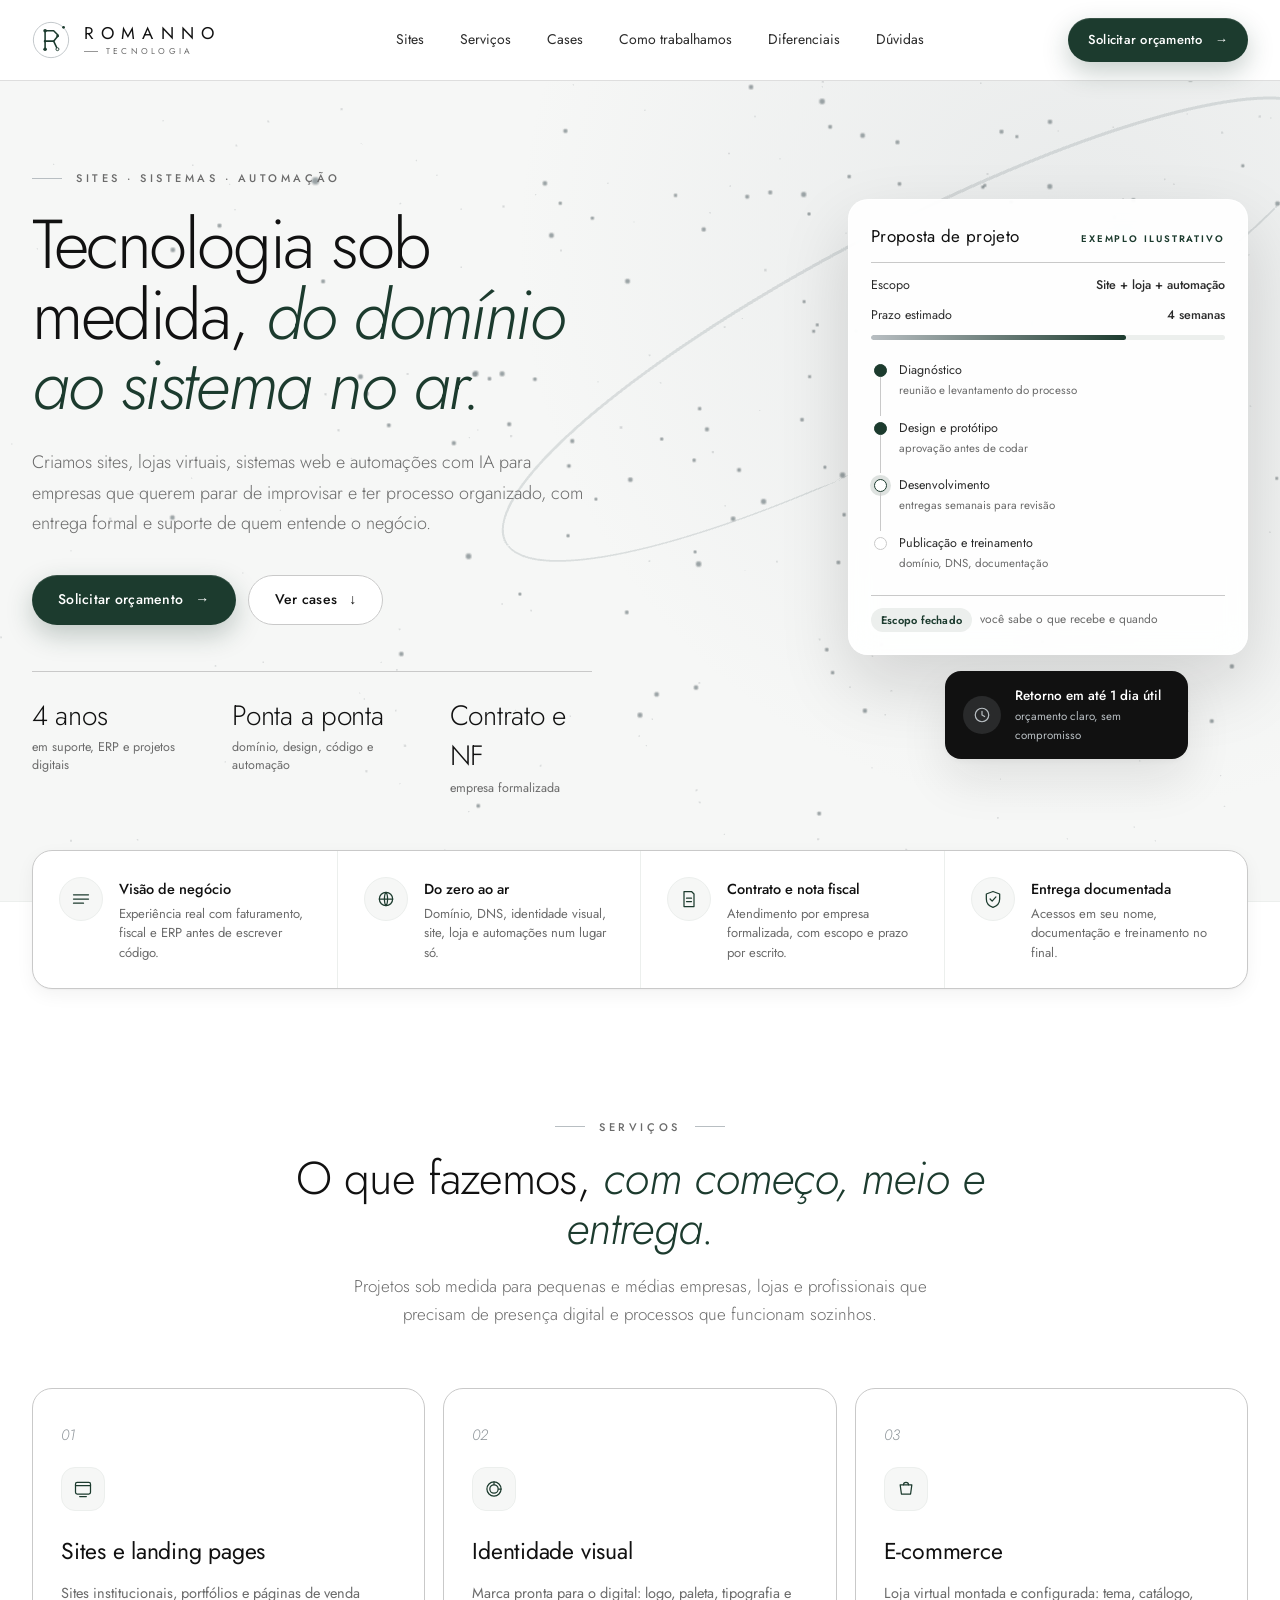
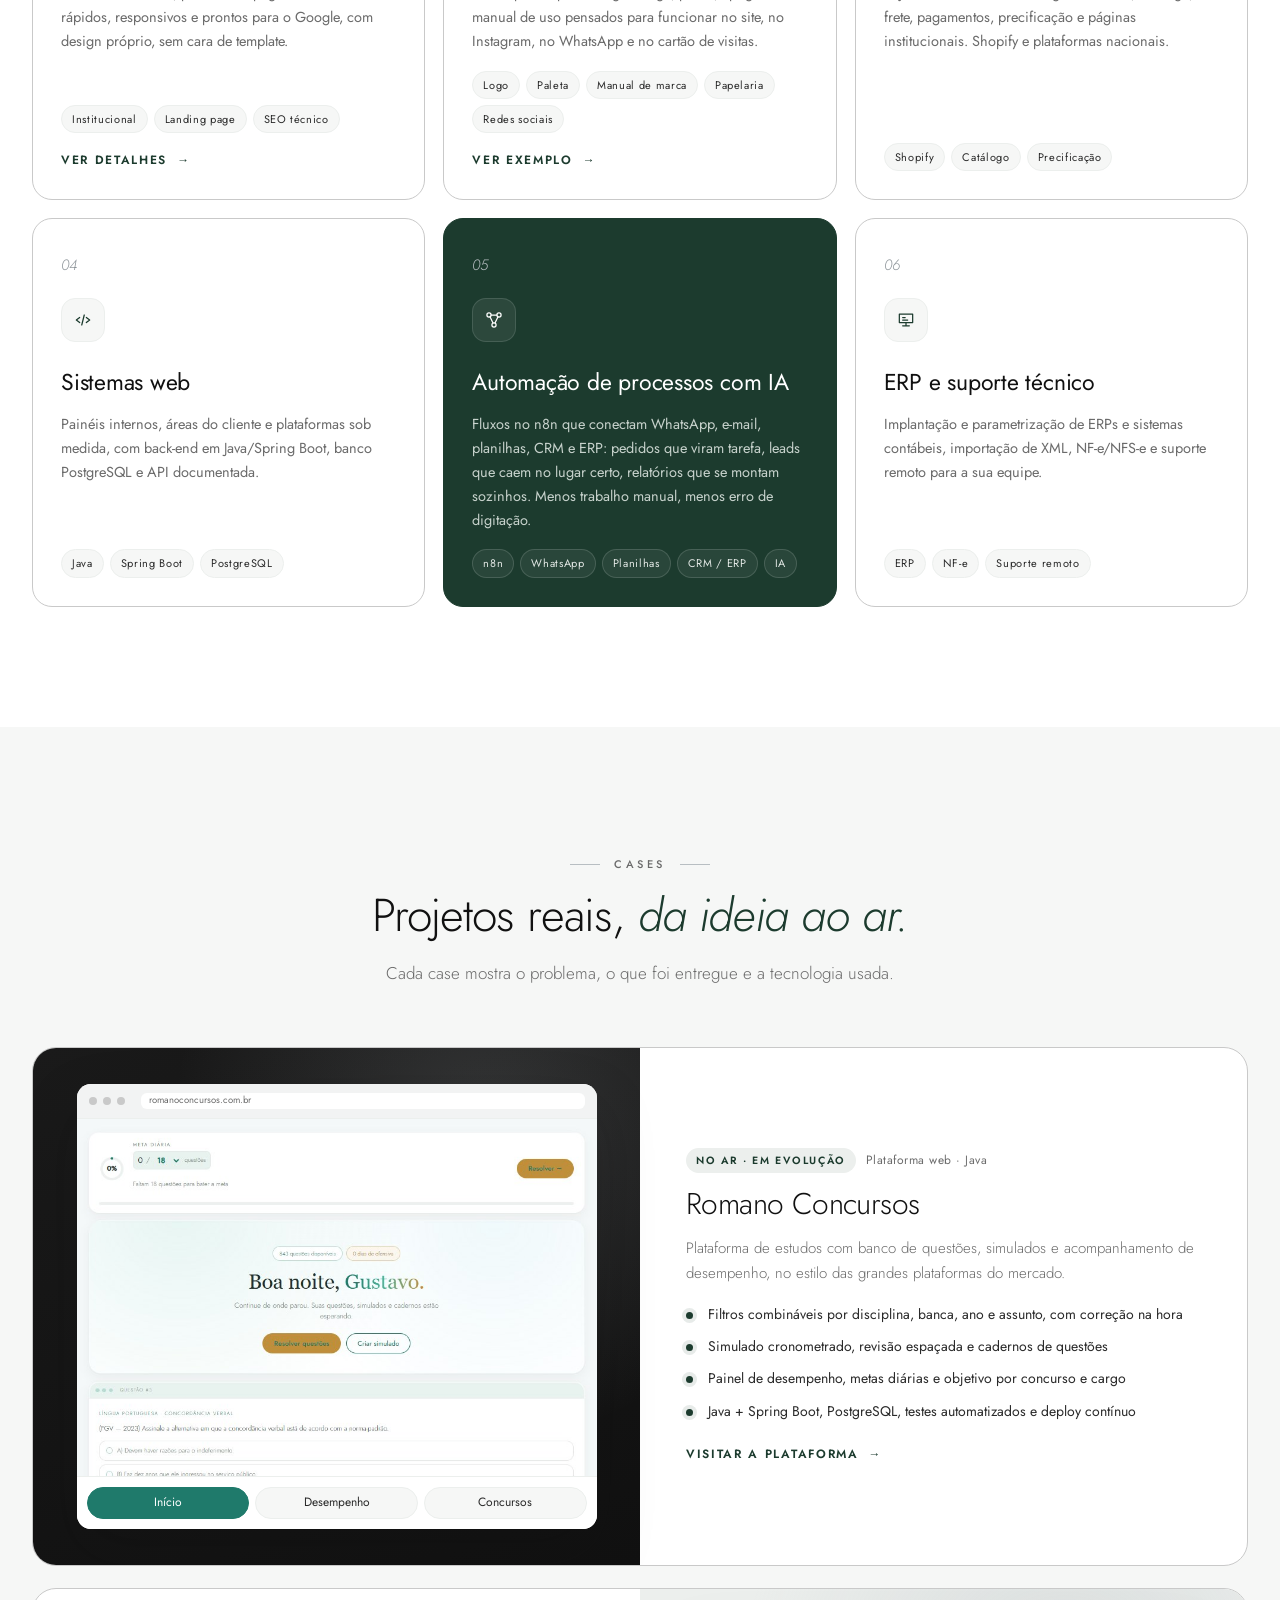
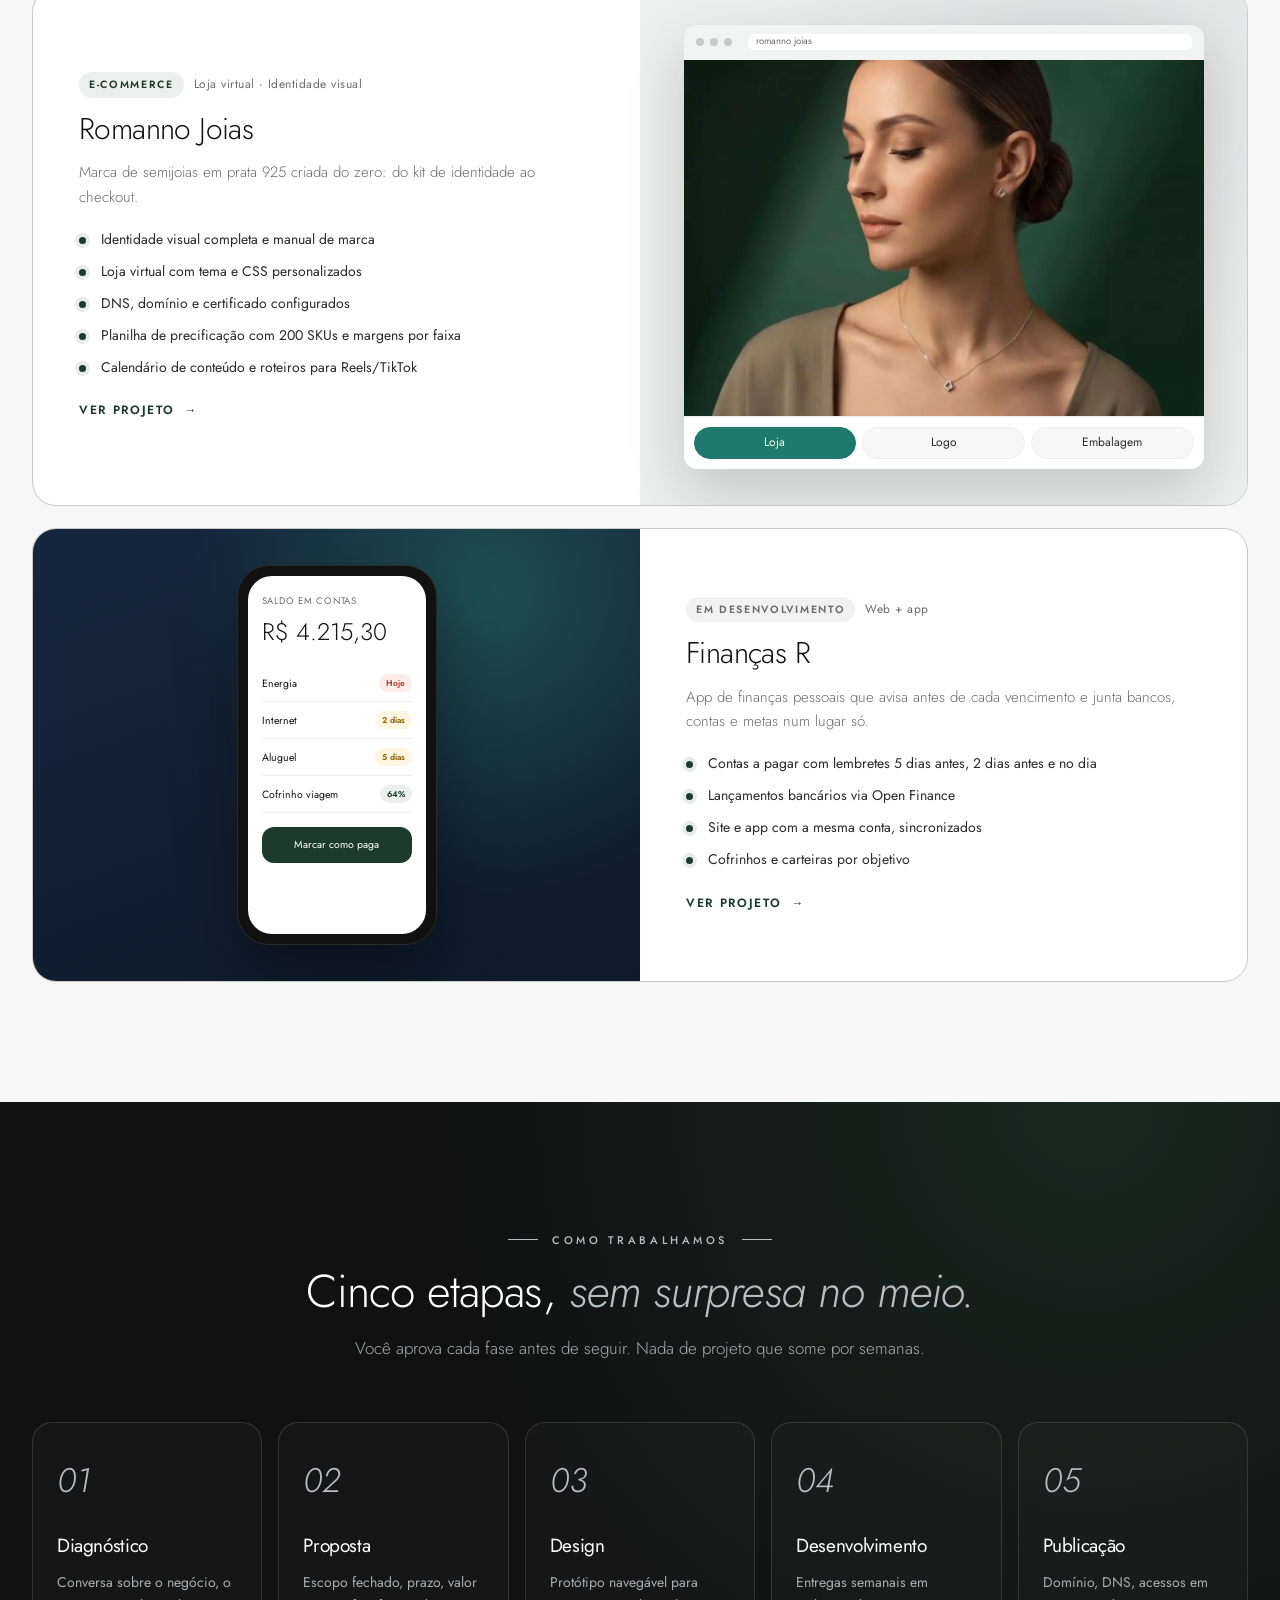
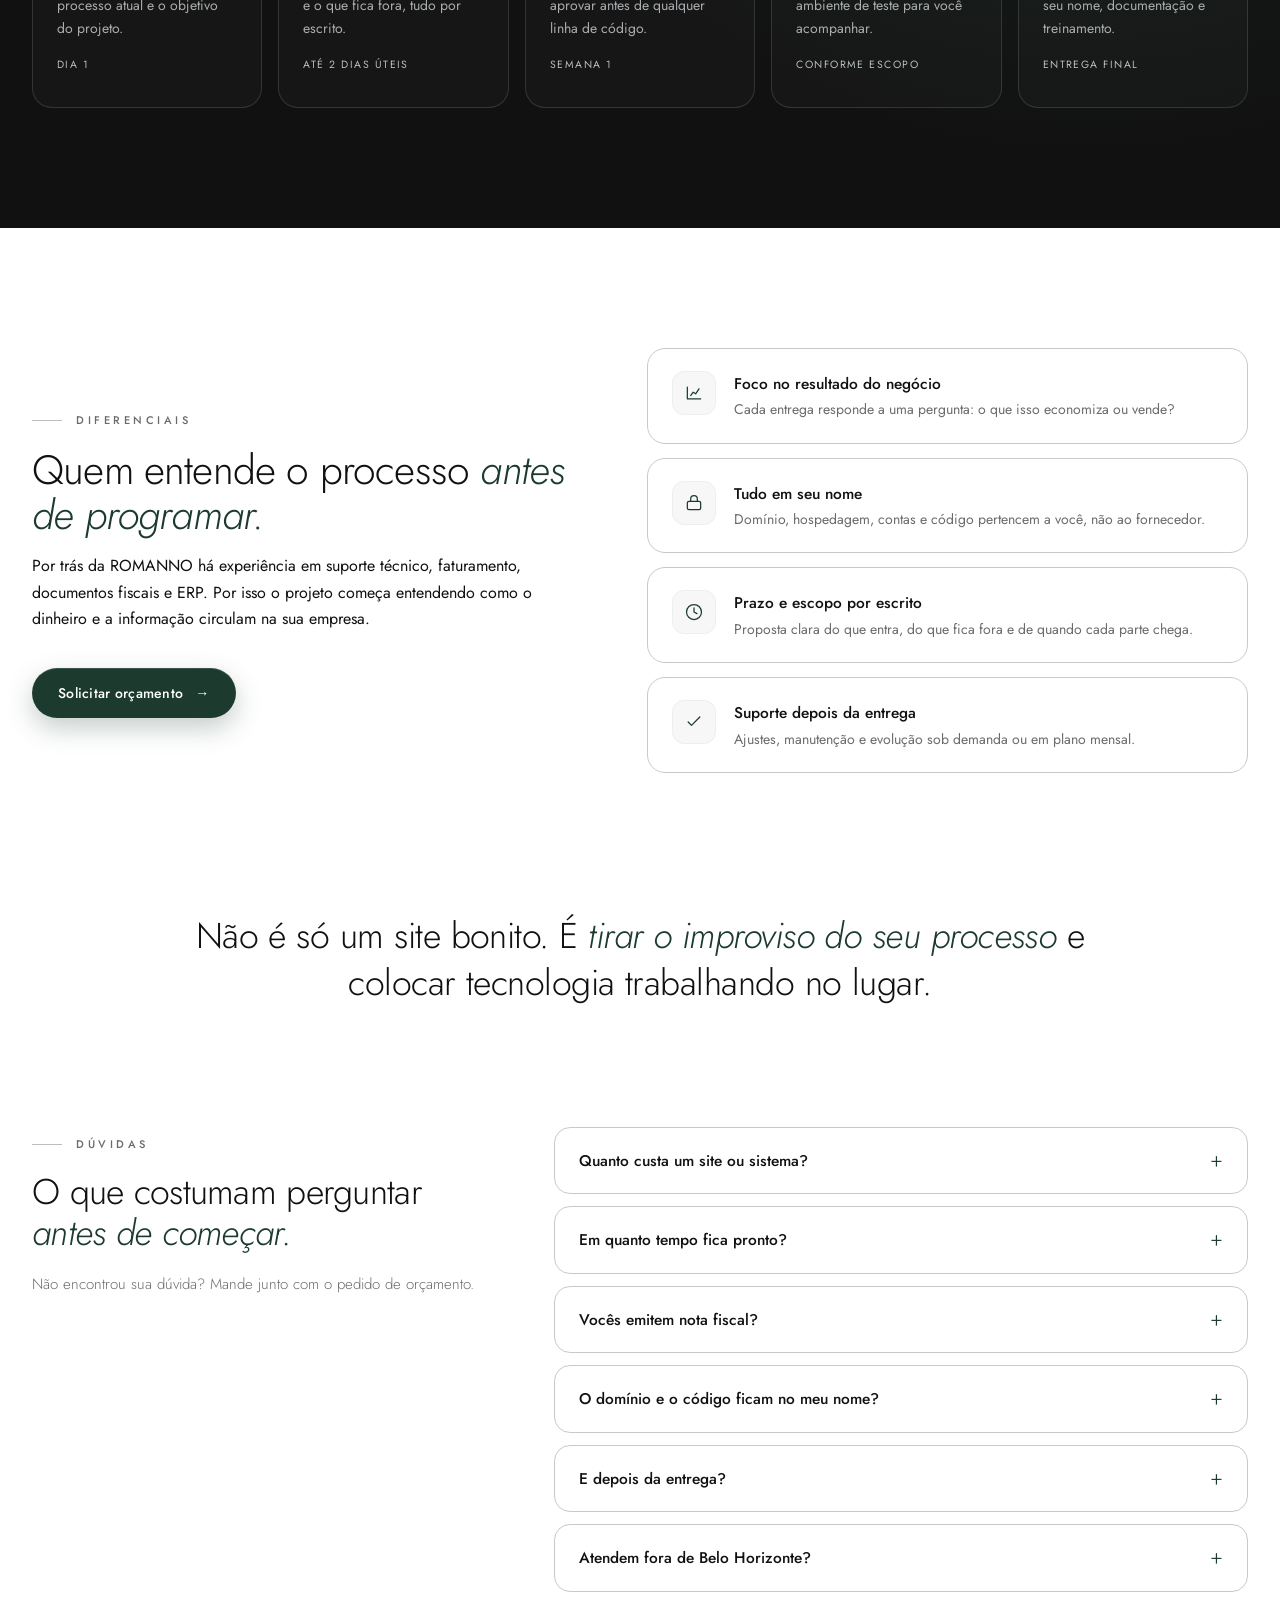
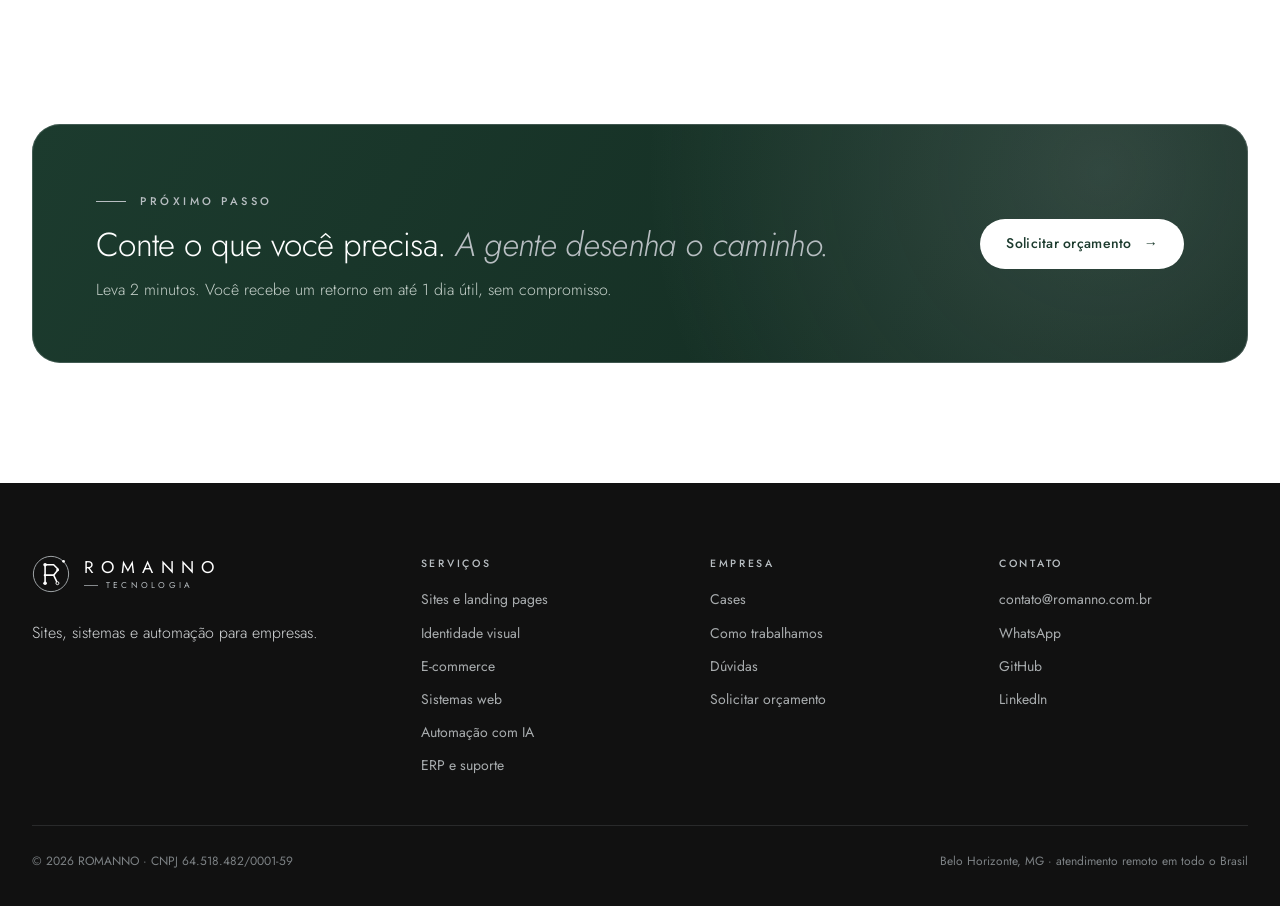
==== index.html @ afb6eb61 "Nome da empresa em texto: Romanno Tecnologia" ====
<!DOCTYPE html>
<html lang="pt-BR">
<head>
<meta charset="UTF-8">
<meta name="viewport" content="width=device-width,initial-scale=1">
<title>ROMANNO — Sites, sistemas e automação para empresas</title>
<meta name="description" content="Criamos sites, lojas virtuais, sistemas web e automações com IA para empresas. Do domínio ao sistema no ar, com contrato e nota fiscal.">
<meta name="theme-color" content="#1C3B2E">
<meta property="og:title" content="ROMANNO — Sites, sistemas e automação para empresas">
<meta property="og:description" content="Do domínio ao sistema no ar: sites, e-commerce, sistemas web e automações com IA.">
<meta property="og:type" content="website">
<link rel="canonical" href="https://romanno.com.br/">
<meta property="og:url" content="https://romanno.com.br/">
<meta property="og:image" content="https://romanno.com.br/assets/img/og.jpg">
<meta property="og:image:width" content="1200">
<meta property="og:image:height" content="630">
<meta property="og:locale" content="pt_BR">
<meta property="og:site_name" content="ROMANNO">
<meta name="twitter:card" content="summary_large_image">
<script type="application/ld+json">{"@context": "https://schema.org", "@graph": [{"@type": "ProfessionalService", "@id": "https://romanno.com.br/#empresa", "name": "Romanno Tecnologia", "legalName": "GUSTAVO HENRIQUE SILVA ROMANO LTDA", "taxID": "64.518.482/0001-59", "url": "https://romanno.com.br/", "logo": "https://romanno.com.br/assets/img/monograma.svg", "image": "https://romanno.com.br/assets/img/og.jpg", "description": "Sites, lojas virtuais, sistemas web e automações com IA para empresas.", "email": "contato@romanno.com.br", "address": {"@type": "PostalAddress", "addressLocality": "Belo Horizonte", "addressRegion": "MG", "addressCountry": "BR"}, "areaServed": {"@type": "Country", "name": "Brasil"}, "knowsAbout": ["Desenvolvimento de sites", "E-commerce", "Sistemas web", "Automação de processos", "n8n", "ERP"], "sameAs": ["https://github.com/gustavoromanno", "https://www.linkedin.com/in/gustavoromanno"], "telephone": "+55 31 93301-5571"}, {"@type": "WebSite", "@id": "https://romanno.com.br/#site", "url": "https://romanno.com.br/", "name": "ROMANNO", "inLanguage": "pt-BR", "publisher": {"@id": "https://romanno.com.br/#empresa"}}, {"@type": "FAQPage", "@id": "https://romanno.com.br/#faq", "mainEntity": [{"@type": "Question", "name": "Quanto custa um site ou sistema?", "acceptedAnswer": {"@type": "Answer", "text": "Depende do escopo. Por isso o orçamento começa com algumas perguntas sobre o projeto. Você recebe uma proposta com valor fechado, prazo e o que está incluído, sem cobrança por hora surpresa."}}, {"@type": "Question", "name": "Em quanto tempo fica pronto?", "acceptedAnswer": {"@type": "Answer", "text": "Uma landing page costuma levar de 1 a 2 semanas; uma loja virtual, de 2 a 4; sistemas sob medida são planejados em etapas. O prazo exato vem na proposta."}}, {"@type": "Question", "name": "Vocês emitem nota fiscal?", "acceptedAnswer": {"@type": "Answer", "text": "Sim. O atendimento é feito por empresa formalizada, com contrato e nota fiscal de serviço."}}, {"@type": "Question", "name": "O domínio e o código ficam no meu nome?", "acceptedAnswer": {"@type": "Answer", "text": "Sim. Domínio, hospedagem, contas das plataformas e repositório ficam em nome da sua empresa. No final você recebe acessos e documentação."}}, {"@type": "Question", "name": "E depois da entrega?", "acceptedAnswer": {"@type": "Answer", "text": "Há um período de ajustes incluído. Depois, manutenção e novas funcionalidades podem ser contratadas sob demanda ou num plano mensal."}}, {"@type": "Question", "name": "Atendem fora de Belo Horizonte?", "acceptedAnswer": {"@type": "Answer", "text": "Sim. O trabalho é 100% remoto, com reuniões por vídeo e acompanhamento online."}}]}]}</script>
<link rel="icon" href="assets/img/monograma.svg" type="image/svg+xml">
<link rel="preconnect" href="https://fonts.googleapis.com">
<link rel="preconnect" href="https://fonts.gstatic.com" crossorigin>
<link href="https://fonts.googleapis.com/css2?family=Jost:ital,wght@0,300;0,400;0,500;0,600;1,300;1,400&display=swap" rel="stylesheet">
<link rel="stylesheet" href="assets/css/style.css">
<script>document.documentElement.classList.add("js")</script>
<script src="assets/js/config.js"></script>
<script src="assets/js/main.js" defer></script>
</head>
<body>

<header class="header">
  <div class="container nav">
    <a class="brand" href="./" aria-label="ROMANNO — início">
      <svg class="brand-mark" viewBox="252 195 360 360" fill="none" aria-hidden="true"><circle cx="432" cy="375" r="167" stroke="#B8BEC2" stroke-width="8"/><circle cx="551" cy="255" r="13" fill="currentColor"/><g stroke="currentColor" stroke-width="15" stroke-linecap="round" stroke-linejoin="round"><path d="M376 287V461"/><path d="M376 287H457L495 325V339L457 386H376"/><path d="M457 386L485 444"/></g><g fill="currentColor"><circle cx="376" cy="287" r="17"/><circle cx="376" cy="462" r="17"/><circle cx="374" cy="387" r="11"/><circle cx="495" cy="337" r="13"/></g><circle cx="493" cy="462" r="14" stroke="currentColor" stroke-width="9"/></svg>
      <span class="brand-text"><b>ROMANNO</b><small>Tecnologia</small></span>
    </a>
    <nav class="menu" aria-label="Principal">
      <a href="sites.html">Sites</a>
      <a href="#servicos">Serviços</a>
      <a href="#cases">Cases</a>
      <a href="#processo">Como trabalhamos</a>
      <a href="#diferenciais">Diferenciais</a>
      <a href="#faq">Dúvidas</a>
    </nav>
    <div class="nav-actions"><a class="btn primary" href="orcamento.html">Solicitar orçamento <span class="arr">→</span></a></div>
    <button class="menu-toggle" aria-label="Abrir menu" aria-expanded="false"><span></span></button>
  </div>
</header>

<main>
  <!-- HERO -->
  <section class="hero">
    <canvas id="heroCanvas" aria-hidden="true"></canvas>
    <div class="container hero-grid">
      <div class="reveal">
        <div class="eyebrow">Sites · Sistemas · Automação</div>
        <h1>Tecnologia sob medida, <em>do domínio ao sistema no ar.</em></h1>
        <p class="lead">Criamos sites, lojas virtuais, sistemas web e automações com IA para empresas que querem parar de improvisar e ter processo organizado, com entrega formal e suporte de quem entende o negócio.</p>
        <div class="hero-actions">
          <a class="btn primary" href="orcamento.html">Solicitar orçamento <span class="arr">→</span></a>
          <a class="btn" href="#cases">Ver cases <span class="arr">↓</span></a>
        </div>
        <div class="hero-trust">
          <div><b>4 anos</b>em suporte, ERP e projetos digitais</div>
          <div><b>Ponta a ponta</b>domínio, design, código e automação</div>
          <div><b>Contrato e NF</b>empresa formalizada</div>
        </div>
      </div>
      <div class="hero-visual reveal">
        <div class="mock" role="img" aria-label="Exemplo ilustrativo de proposta de projeto">
          <div class="mock-h"><span>Proposta de projeto</span><i>Exemplo ilustrativo</i></div>
          <div class="mock-row"><span>Escopo</span><b>Site + loja + automação</b></div>
          <div class="mock-row"><span>Prazo estimado</span><b>4 semanas</b></div>
          <div class="mock-bar"><i></i></div>
          <ul class="mock-steps">
            <li class="ok">Diagnóstico<small>reunião e levantamento do processo</small></li>
            <li class="ok">Design e protótipo<small>aprovação antes de codar</small></li>
            <li class="cur">Desenvolvimento<small>entregas semanais para revisão</small></li>
            <li>Publicação e treinamento<small>domínio, DNS, documentação</small></li>
          </ul>
          <div class="mock-foot"><span class="pill">Escopo fechado</span>você sabe o que recebe e quando</div>
        </div>
        <div class="chip"><span class="chip-ic"><svg viewBox="0 0 24 24"><circle cx="12" cy="12" r="9"/><path d="M12 7v5l3.5 2"/></svg></span><div><b>Retorno em até 1 dia útil</b><small>orçamento claro, sem compromisso</small></div></div>
      </div>
    </div>
  </section>

  <!-- BENEFÍCIOS -->
  <section class="strip">
    <div class="container">
      <div class="benefits reveal">
        <div class="benefit"><div class="ic"><svg viewBox="0 0 24 24"><path d="M3 7h18M3 12h18M3 17h12"/></svg></div><div><strong>Visão de negócio</strong><span>Experiência real com faturamento, fiscal e ERP antes de escrever código.</span></div></div>
        <div class="benefit"><div class="ic"><svg viewBox="0 0 24 24"><path d="M4 12a8 8 0 1 0 16 0 8 8 0 0 0-16 0z"/><path d="M4 12h16M12 4c2.5 2.5 2.5 13.5 0 16M12 4c-2.5 2.5-2.5 13.5 0 16"/></svg></div><div><strong>Do zero ao ar</strong><span>Domínio, DNS, identidade visual, site, loja e automações num lugar só.</span></div></div>
        <div class="benefit"><div class="ic"><svg viewBox="0 0 24 24"><path d="M6 3h9l3 3v15H6z"/><path d="M9 11h6M9 15h6"/></svg></div><div><strong>Contrato e nota fiscal</strong><span>Atendimento por empresa formalizada, com escopo e prazo por escrito.</span></div></div>
        <div class="benefit"><div class="ic"><svg viewBox="0 0 24 24"><path d="M12 3l8 3v6c0 5-3.5 8.5-8 10-4.5-1.5-8-5-8-10V6z"/><path d="M8.5 12l2.5 2.5 4.5-5"/></svg></div><div><strong>Entrega documentada</strong><span>Acessos em seu nome, documentação e treinamento no final.</span></div></div>
      </div>
    </div>
  </section>

  <!-- SERVIÇOS -->
  <section class="sec" id="servicos">
    <div class="container">
      <div class="sec-head center reveal"><div class="eyebrow">Serviços</div><h2>O que fazemos, <em>com começo, meio e entrega.</em></h2><p>Projetos sob medida para pequenas e médias empresas, lojas e profissionais que precisam de presença digital e processos que funcionam sozinhos.</p></div>
      <div class="services">
        <article class="service reveal">
          <span class="num">01</span>
          <div class="ic"><svg viewBox="0 0 24 24"><rect x="3" y="4" width="18" height="14" rx="2"/><path d="M3 8h18M8 21h8"/></svg></div>
          <h3>Sites e landing pages</h3>
          <p>Sites institucionais, portfólios e páginas de venda rápidos, responsivos e prontos para o Google, com design próprio, sem cara de template.</p>
          <div class="tags"><span>Institucional</span><span>Landing page</span><span>SEO técnico</span></div>
          <a class="link-arrow" href="sites.html" style="margin-top:18px">Ver detalhes <span>→</span></a>
        </article>
        <article class="service reveal">
          <span class="num">02</span>
          <div class="ic"><svg viewBox="0 0 24 24"><circle cx="12" cy="12" r="8.5"/><circle cx="12" cy="12" r="5"/><path d="M12 3.5v3M20.5 12h-3"/></svg></div>
          <h3>Identidade visual</h3>
          <p>Marca pronta para o digital: logo, paleta, tipografia e manual de uso pensados para funcionar no site, no Instagram, no WhatsApp e no cartão de visitas.</p>
          <div class="tags"><span>Logo</span><span>Paleta</span><span>Manual de marca</span><span>Papelaria</span><span>Redes sociais</span></div>
          <a class="link-arrow" href="projetos/romano-joias.html#identidade" style="margin-top:18px">Ver exemplo <span>→</span></a>
        </article>
        <article class="service reveal">
          <span class="num">03</span>
          <div class="ic"><svg viewBox="0 0 24 24"><path d="M5 7h14l-1.5 11h-11z"/><path d="M9 7a3 3 0 0 1 6 0"/></svg></div>
          <h3>E-commerce</h3>
          <p>Loja virtual montada e configurada: tema, catálogo, frete, pagamentos, precificação e páginas institucionais. Shopify e plataformas nacionais.</p>
          <div class="tags"><span>Shopify</span><span>Catálogo</span><span>Precificação</span></div>
        </article>
        <article class="service reveal">
          <span class="num">04</span>
          <div class="ic"><svg viewBox="0 0 24 24"><path d="M8 9l-4 3 4 3M16 9l4 3-4 3M13.5 6l-3 12"/></svg></div>
          <h3>Sistemas web</h3>
          <p>Painéis internos, áreas do cliente e plataformas sob medida, com back-end em Java/Spring Boot, banco PostgreSQL e API documentada.</p>
          <div class="tags"><span>Java</span><span>Spring Boot</span><span>PostgreSQL</span></div>
        </article>
        <article class="service wide reveal">
          <span class="num">05</span>
          <div class="ic"><svg viewBox="0 0 24 24"><circle cx="6" cy="6" r="2.5"/><circle cx="18" cy="6" r="2.5"/><circle cx="12" cy="18" r="2.5"/><path d="M8.5 6h7M7.2 8.2l3.6 7.4M16.8 8.2l-3.6 7.4"/></svg></div>
          <h3>Automação de processos com IA</h3>
          <p>Fluxos no n8n que conectam WhatsApp, e-mail, planilhas, CRM e ERP: pedidos que viram tarefa, leads que caem no lugar certo, relatórios que se montam sozinhos. Menos trabalho manual, menos erro de digitação.</p>
          <div class="tags"><span>n8n</span><span>WhatsApp</span><span>Planilhas</span><span>CRM / ERP</span><span>IA</span></div>
        </article>
        <article class="service reveal">
          <span class="num">06</span>
          <div class="ic"><svg viewBox="0 0 24 24"><path d="M4 5h16v10H4z"/><path d="M8 19h8M12 15v4"/><path d="M8 9h3M8 12h6"/></svg></div>
          <h3>ERP e suporte técnico</h3>
          <p>Implantação e parametrização de ERPs e sistemas contábeis, importação de XML, NF-e/NFS-e e suporte remoto para a sua equipe.</p>
          <div class="tags"><span>ERP</span><span>NF-e</span><span>Suporte remoto</span></div>
        </article>
      </div>
    </div>
  </section>

  <!-- CASES -->
  <section class="sec cases-sec" id="cases">
    <div class="container">
      <div class="sec-head center reveal"><div class="eyebrow">Cases</div><h2>Projetos reais, <em>da ideia ao ar.</em></h2><p>Cada case mostra o problema, o que foi entregue e a tecnologia usada.</p></div>
      <div class="cases">

        <article class="case reveal">
          <div class="case-visual dark">
            <div class="screen shots" data-shots>
              <div class="screen-bar"><i></i><i></i><i></i><span>romanoconcursos.com.br</span></div>
              <div class="shots-view">
                <img class="on" src="assets/img/cases/concursos-home.jpg" alt="Romano Concursos: página inicial com meta diária e prévia de questão" width="875" height="642" loading="lazy">
                <img src="assets/img/cases/concursos-desempenho.jpg" alt="Romano Concursos: painel de desempenho com acertos, ofensiva e radar de competências" width="875" height="622" loading="lazy">
                <img src="assets/img/cases/concursos-concursos.jpg" alt="Romano Concursos: catálogo de concursos com status e detalhes" width="605" height="663" loading="lazy">
              </div>
              <div class="shots-tabs" role="tablist" aria-label="Telas da plataforma">
                <button type="button" class="on" aria-selected="true">Início</button>
                <button type="button" aria-selected="false">Desempenho</button>
                <button type="button" aria-selected="false">Concursos</button>
              </div>
            </div>
          </div>
          <div class="case-body">
            <div class="case-meta"><span class="status">No ar · em evolução</span><small>Plataforma web · Java</small></div>
            <h3>Romano Concursos</h3>
            <p>Plataforma de estudos com banco de questões, simulados e acompanhamento de desempenho, no estilo das grandes plataformas do mercado.</p>
            <ul>
              <li>Filtros combináveis por disciplina, banca, ano e assunto, com correção na hora</li>
              <li>Simulado cronometrado, revisão espaçada e cadernos de questões</li>
              <li>Painel de desempenho, metas diárias e objetivo por concurso e cargo</li>
              <li>Java + Spring Boot, PostgreSQL, testes automatizados e deploy contínuo</li>
            </ul>
            <a class="link-arrow" href="https://romanoconcursos.com.br" target="_blank" rel="noopener">Visitar a plataforma <span>→</span></a>
          </div>
        </article>

        <article class="case reveal">
          <div class="case-visual">
            <div class="screen shots" data-shots>
              <div class="screen-bar"><i></i><i></i><i></i><span>romanno joias</span></div>
              <div class="shots-view">
                <img class="on" src="assets/img/joias/hero-loja.jpg" alt="Banner da loja Romanno com modelo usando semijoias" width="1214" height="424" loading="lazy" style="object-position:left center">
                <img src="assets/img/joias/kit-logos.jpg" alt="Versões do logo Romanno" width="1400" height="316" loading="lazy" style="object-fit:contain;background:#fff">
                <img src="assets/img/joias/kit-embalagem.jpg" alt="Embalagem Romanno" width="1400" height="478" loading="lazy" style="object-fit:contain;background:#1C3B2E">
              </div>
              <div class="shots-tabs" role="tablist" aria-label="Telas do projeto">
                <button type="button" class="on" aria-selected="true">Loja</button>
                <button type="button" aria-selected="false">Logo</button>
                <button type="button" aria-selected="false">Embalagem</button>
              </div>
            </div>
          </div>
          <div class="case-body">
            <div class="case-meta"><span class="status">E-commerce</span><small>Loja virtual · Identidade visual</small></div>
            <h3>Romanno Joias</h3>
            <p>Marca de semijoias em prata 925 criada do zero: do kit de identidade ao checkout.</p>
            <ul>
              <li>Identidade visual completa e manual de marca</li>
              <li>Loja virtual com tema e CSS personalizados</li>
              <li>DNS, domínio e certificado configurados</li>
              <li>Planilha de precificação com 200 SKUs e margens por faixa</li>
              <li>Calendário de conteúdo e roteiros para Reels/TikTok</li>
            </ul>
            <a class="link-arrow" href="projetos/romano-joias.html">Ver projeto <span>→</span></a>
          </div>
        </article>

        <article class="case reveal">
          <div class="case-visual fr">
            <div class="phone" aria-hidden="true"><div class="phone-in">
              <small>Saldo em contas</small><div class="bal">R$ 4.215,30</div>
              <div class="tx"><span>Energia</span><em class="t-red">Hoje</em></div>
              <div class="tx"><span>Internet</span><em>2 dias</em></div>
              <div class="tx"><span>Aluguel</span><em>5 dias</em></div>
              <div class="tx done"><span>Cofrinho viagem</span><em>64%</em></div>
              <div class="phone-btn">Marcar como paga</div>
            </div></div>
          </div>
          <div class="case-body">
            <div class="case-meta"><span class="status dev">Em desenvolvimento</span><small>Web + app</small></div>
            <h3>Finanças R</h3>
            <p>App de finanças pessoais que avisa antes de cada vencimento e junta bancos, contas e metas num lugar só.</p>
            <ul>
              <li>Contas a pagar com lembretes 5 dias antes, 2 dias antes e no dia</li>
              <li>Lançamentos bancários via Open Finance</li>
              <li>Site e app com a mesma conta, sincronizados</li>
              <li>Cofrinhos e carteiras por objetivo</li>
            </ul>
            <a class="link-arrow" href="projetos/financas-r.html">Ver projeto <span>→</span></a>
          </div>
        </article>

      </div>
    </div>
  </section>

  <!-- PROCESSO -->
  <section class="sec process" id="processo">
    <div class="container">
      <div class="sec-head center reveal"><div class="eyebrow">Como trabalhamos</div><h2>Cinco etapas, <em>sem surpresa no meio.</em></h2><p>Você aprova cada fase antes de seguir. Nada de projeto que some por semanas.</p></div>
      <div class="steps">
        <div class="step reveal"><span class="n">01</span><h3>Diagnóstico</h3><p>Conversa sobre o negócio, o processo atual e o objetivo do projeto.</p><span class="when">Dia 1</span></div>
        <div class="step reveal"><span class="n">02</span><h3>Proposta</h3><p>Escopo fechado, prazo, valor e o que fica fora, tudo por escrito.</p><span class="when">Até 2 dias úteis</span></div>
        <div class="step reveal"><span class="n">03</span><h3>Design</h3><p>Protótipo navegável para aprovar antes de qualquer linha de código.</p><span class="when">Semana 1</span></div>
        <div class="step reveal"><span class="n">04</span><h3>Desenvolvimento</h3><p>Entregas semanais em ambiente de teste para você acompanhar.</p><span class="when">Conforme escopo</span></div>
        <div class="step reveal"><span class="n">05</span><h3>Publicação</h3><p>Domínio, DNS, acessos em seu nome, documentação e treinamento.</p><span class="when">Entrega final</span></div>
      </div>
    </div>
  </section>

  <!-- DIFERENCIAIS -->
  <section class="sec diff" id="diferenciais">
    <div class="container diff-grid">
      <div class="reveal">
        <div class="eyebrow">Diferenciais</div>
        <h2>Quem entende o processo <em>antes de programar.</em></h2>
        <p>Por trás da ROMANNO há experiência em suporte técnico, faturamento, documentos fiscais e ERP. Por isso o projeto começa entendendo como o dinheiro e a informação circulam na sua empresa.</p>
        <div class="hero-actions"><a class="btn primary" href="orcamento.html">Solicitar orçamento <span class="arr">→</span></a></div>
      </div>
      <div class="diff-list">
        <div class="diff-item reveal"><div class="ic"><svg viewBox="0 0 24 24"><path d="M4 19V5M4 19h16M8 15l3-4 3 2 4-6"/></svg></div><div><strong>Foco no resultado do negócio</strong><span>Cada entrega responde a uma pergunta: o que isso economiza ou vende?</span></div></div>
        <div class="diff-item reveal"><div class="ic"><svg viewBox="0 0 24 24"><rect x="4" y="10" width="16" height="10" rx="2"/><path d="M8 10V7a4 4 0 0 1 8 0v3"/></svg></div><div><strong>Tudo em seu nome</strong><span>Domínio, hospedagem, contas e código pertencem a você, não ao fornecedor.</span></div></div>
        <div class="diff-item reveal"><div class="ic"><svg viewBox="0 0 24 24"><circle cx="12" cy="12" r="9"/><path d="M12 7v5l3.5 2"/></svg></div><div><strong>Prazo e escopo por escrito</strong><span>Proposta clara do que entra, do que fica fora e de quando cada parte chega.</span></div></div>
        <div class="diff-item reveal"><div class="ic"><svg viewBox="0 0 24 24"><path d="M5 12l4 4 10-10"/></svg></div><div><strong>Suporte depois da entrega</strong><span>Ajustes, manutenção e evolução sob demanda ou em plano mensal.</span></div></div>
      </div>
    </div>
  </section>

  <section class="quote"><div class="container reveal"><p>Não é só um site bonito. É <em>tirar o improviso do seu processo</em> e colocar tecnologia trabalhando no lugar.</p></div></section>

  <!-- FAQ -->
  <section class="sec faq" id="faq" style="padding-top:0">
    <div class="container faq-grid">
      <div class="reveal"><div class="eyebrow">Dúvidas</div><h2>O que costumam perguntar <em>antes de começar.</em></h2><p class="muted">Não encontrou sua dúvida? Mande junto com o pedido de orçamento.</p></div>
      <div class="reveal">
        <details class="q"><summary>Quanto custa um site ou sistema?</summary><p>Depende do escopo. Por isso o orçamento começa com algumas perguntas sobre o projeto. Você recebe uma proposta com valor fechado, prazo e o que está incluído, sem cobrança por hora surpresa.</p></details>
        <details class="q"><summary>Em quanto tempo fica pronto?</summary><p>Uma landing page costuma levar de 1 a 2 semanas; uma loja virtual, de 2 a 4; sistemas sob medida são planejados em etapas. O prazo exato vem na proposta.</p></details>
        <details class="q"><summary>Vocês emitem nota fiscal?</summary><p>Sim. O atendimento é feito por empresa formalizada, com contrato e nota fiscal de serviço.</p></details>
        <details class="q"><summary>O domínio e o código ficam no meu nome?</summary><p>Sim. Domínio, hospedagem, contas das plataformas e repositório ficam em nome da sua empresa. No final você recebe acessos e documentação.</p></details>
        <details class="q"><summary>E depois da entrega?</summary><p>Há um período de ajustes incluído. Depois, manutenção e novas funcionalidades podem ser contratadas sob demanda ou num plano mensal.</p></details>
        <details class="q"><summary>Atendem fora de Belo Horizonte?</summary><p>Sim. O trabalho é 100% remoto, com reuniões por vídeo e acompanhamento online.</p></details>
      </div>
    </div>
  </section>

  <!-- CTA -->
  <section class="cta">
    <div class="container">
      <div class="cta-band reveal">
        <div>
          <div class="eyebrow">Próximo passo</div>
          <h3>Conte o que você precisa. <em>A gente desenha o caminho.</em></h3>
          <p>Leva 2 minutos. Você recebe um retorno em até 1 dia útil, sem compromisso.</p>
        </div>
        <a class="btn" href="orcamento.html">Solicitar orçamento <span class="arr">→</span></a>
      </div>
    </div>
  </section>
</main>

<footer class="footer">
  <div class="container">
    <div class="footer-top">
      <div>
        <a class="brand" href="./" style="color:#fff"><svg class="brand-mark" viewBox="252 195 360 360" fill="none" aria-hidden="true"><circle cx="432" cy="375" r="167" stroke="#B8BEC2" stroke-width="8"/><circle cx="551" cy="255" r="13" fill="currentColor"/><g stroke="currentColor" stroke-width="15" stroke-linecap="round" stroke-linejoin="round"><path d="M376 287V461"/><path d="M376 287H457L495 325V339L457 386H376"/><path d="M457 386L485 444"/></g><g fill="currentColor"><circle cx="376" cy="287" r="17"/><circle cx="376" cy="462" r="17"/><circle cx="374" cy="387" r="11"/><circle cx="495" cy="337" r="13"/></g><circle cx="493" cy="462" r="14" stroke="currentColor" stroke-width="9"/></svg><span class="brand-text"><b>ROMANNO</b><small>Tecnologia</small></span></a>
        <p class="footer-tag">Sites, sistemas e automação para empresas.</p>
      </div>
      <div><h4>Serviços</h4><ul><li><a href="sites.html">Sites e landing pages</a></li><li><a href="#servicos">Identidade visual</a></li><li><a href="#servicos">E-commerce</a></li><li><a href="#servicos">Sistemas web</a></li><li><a href="#servicos">Automação com IA</a></li><li><a href="#servicos">ERP e suporte</a></li></ul></div>
      <div><h4>Empresa</h4><ul><li><a href="#cases">Cases</a></li><li><a href="#processo">Como trabalhamos</a></li><li><a href="#faq">Dúvidas</a></li><li><a href="orcamento.html">Solicitar orçamento</a></li></ul></div>
      <div><h4>Contato</h4><ul><li><a data-email href="#"></a></li><li><a data-whatsapp href="#">WhatsApp</a></li><li><a href="https://github.com/gustavoromanno" target="_blank" rel="noopener">GitHub</a></li><li><a href="https://linkedin.com/in/gustavoromanno" target="_blank" rel="noopener">LinkedIn</a></li></ul></div>
    </div>
    <div class="footer-bottom"><span>© <span data-year>2026</span> ROMANNO · CNPJ 64.518.482/0001-59</span><span>Belo Horizonte, MG · atendimento remoto em todo o Brasil</span></div>
  </div>
</footer>

<script src="assets/vendor/three.min.js" defer></script>
<script src="assets/js/hero3d.js" defer></script>
</body>
</html>
---- assets/css/style.css ----
/* =========================================================
   ROMANNO — Portfólio
   Paleta oficial (Manual de Marca): #111111 · #FFFFFF · #1C3B2E · #B8BEC2 · #6B6B6B · #C9C9C9
   ========================================================= */
[hidden]{display:none!important}
:root{
  /* oficiais */
  --black:#111111;
  --white:#FFFFFF;
  --green:#1C3B2E;
  --silver:#B8BEC2;
  --gray:#6B6B6B;
  --line:#C9C9C9;
  /* derivados (tons da própria paleta) */
  --paper:#F6F7F6;          /* fundo neutro levemente esverdeado */
  --mist:#ECEFED;
  --green-2:#25503F;        /* verde para hover */
  --green-d:#122A20;        /* verde profundo para gradientes */
  --ink2:#2A2A2A;
  --silver-d:#8E959A;
  --font:"Jost",-apple-system,BlinkMacSystemFont,"Segoe UI",Arial,sans-serif;
  --shadow-sm:0 1px 2px rgba(17,17,17,.04),0 6px 18px rgba(17,17,17,.05);
  --shadow:0 2px 6px rgba(17,17,17,.04),0 22px 48px rgba(17,17,17,.09);
  --radius:20px;
}
*{box-sizing:border-box}
html{scroll-behavior:smooth}
body{margin:0;background:var(--white);color:var(--black);font-family:var(--font);font-size:16px;font-weight:400;line-height:1.65;overflow-x:hidden;-webkit-font-smoothing:antialiased}
a{color:inherit;text-decoration:none}
img{max-width:100%;height:auto;display:block}
button,input,select,textarea{font:inherit}
.container{width:min(1240px,calc(100% - 64px));margin:auto}
:focus-visible{outline:2px solid var(--green);outline-offset:3px;border-radius:6px}

/* ---------- tipografia ---------- */
h1,h2,h3{font-family:var(--font);font-weight:300;letter-spacing:-.02em;margin:0;color:var(--black)}
h1 em,h2 em,h3 em{font-style:italic;font-weight:300;color:var(--green)}
.eyebrow{display:inline-flex;align-items:center;gap:14px;color:var(--gray);text-transform:uppercase;letter-spacing:.32em;font-size:11px;font-weight:500}
.eyebrow:before{content:"";width:30px;height:1px;background:var(--silver)}
.center .eyebrow:after{content:"";width:30px;height:1px;background:var(--silver)}
.wordmark{font-weight:300;letter-spacing:.42em;text-transform:uppercase}

/* ---------- botões ---------- */
.btn{min-height:50px;padding:0 26px;border-radius:999px;border:1px solid var(--line);background:var(--white);color:var(--black);display:inline-flex;align-items:center;justify-content:center;gap:12px;cursor:pointer;font-size:14px;font-weight:500;letter-spacing:.02em;transition:transform .25s ease,box-shadow .25s ease,border-color .25s ease,background .25s ease;white-space:nowrap}
.btn:hover{transform:translateY(-2px);border-color:var(--silver-d);box-shadow:var(--shadow-sm)}
.btn.primary{border:0;color:var(--white);background:var(--green);box-shadow:0 10px 26px rgba(28,59,46,.25),inset 0 1px 0 rgba(255,255,255,.12)}
.btn.primary:hover{background:var(--green-2);box-shadow:0 16px 34px rgba(28,59,46,.32)}
.btn.light{border:1px solid rgba(255,255,255,.28);background:transparent;color:var(--white)}
.btn.light:hover{border-color:var(--silver);background:rgba(255,255,255,.06)}
.btn .arr{transition:transform .25s}
.btn:hover .arr{transform:translateX(3px)}
.btn[disabled]{opacity:.55;pointer-events:none}

/* ---------- header ---------- */
.header{position:sticky;top:0;z-index:50;background:rgba(255,255,255,.9);backdrop-filter:saturate(1.3) blur(16px);-webkit-backdrop-filter:saturate(1.3) blur(16px);border-bottom:1px solid rgba(201,201,201,.6)}
.nav{height:80px;display:grid;grid-template-columns:220px 1fr auto;align-items:center;gap:24px}
.brand{display:inline-flex;align-items:center;gap:14px}
.brand-mark{width:38px;height:38px;flex:0 0 38px}
.brand-text{display:flex;flex-direction:column;line-height:1.1}
.brand-text b{font-weight:300;font-size:17px;letter-spacing:.42em}
.brand-text small{font-size:8.5px;letter-spacing:.38em;color:var(--gray);text-transform:uppercase;margin-top:4px}
.menu{display:flex;justify-content:center;gap:36px;font-size:14px;color:var(--ink2)}
.menu a{position:relative;padding:8px 0}
.menu a:after{content:"";position:absolute;left:0;right:100%;bottom:2px;height:1px;background:var(--green);transition:right .25s ease}
.menu a:hover,.menu a[aria-current="page"]{color:var(--black)}
.menu a:hover:after,.menu a[aria-current="page"]:after{right:0}
.nav-actions .btn{min-height:44px;padding:0 20px;font-size:13px}
.menu-toggle{display:none;width:44px;height:44px;border-radius:50%;border:1px solid var(--line);background:var(--white);cursor:pointer;align-items:center;justify-content:center}
.menu-toggle span,.menu-toggle span:before,.menu-toggle span:after{display:block;width:16px;height:1.5px;background:var(--black);position:relative;transition:.25s}
.menu-toggle span:before,.menu-toggle span:after{content:"";position:absolute;left:0}
.menu-toggle span:before{top:-5px}.menu-toggle span:after{top:5px}
.nav.open .menu-toggle span{background:transparent}
.nav.open .menu-toggle span:before{top:0;transform:rotate(45deg)}
.nav.open .menu-toggle span:after{top:0;transform:rotate(-45deg)}

/* ---------- hero ---------- */
.hero{position:relative;overflow:hidden;background:radial-gradient(circle at 85% 20%,rgba(184,190,194,.22),transparent 45%),var(--paper);border-bottom:1px solid var(--mist)}
#heroCanvas{position:absolute;inset:0;width:100%;height:100%;z-index:0;pointer-events:none}
.hero-grid{position:relative;z-index:1;display:grid;grid-template-columns:1.05fr .95fr;gap:56px;align-items:center;min-height:calc(100vh - 80px);max-height:880px;padding:72px 0 96px}
.hero h1{margin:22px 0 0;font-size:clamp(46px,5.4vw,82px);line-height:1.02;letter-spacing:-.035em}
.hero .lead{max-width:560px;margin:26px 0 0;color:var(--gray);font-size:18px;line-height:1.7;font-weight:300}
.hero-actions{display:flex;flex-wrap:wrap;gap:12px;margin-top:36px}
.hero-trust{display:flex;gap:34px;margin-top:46px;padding-top:24px;border-top:1px solid var(--line);max-width:560px}
.hero-trust div{font-size:12.5px;color:var(--gray);line-height:1.45}
.hero-trust b{display:block;font-weight:300;font-size:28px;color:var(--black);letter-spacing:-.01em;margin-bottom:2px}
.hero-visual{position:relative;display:flex;flex-direction:column;align-items:flex-end;gap:16px}

/* mock de "proposta" no hero */
.mock{position:relative;width:min(400px,100%);padding:22px;border-radius:20px;background:rgba(255,255,255,.92);backdrop-filter:blur(14px);-webkit-backdrop-filter:blur(14px);border:1px solid rgba(255,255,255,.9);box-shadow:0 30px 70px rgba(17,17,17,.14);font-size:13px;color:var(--black)}
.mock-h{display:flex;justify-content:space-between;align-items:baseline;gap:10px;padding-bottom:12px;margin-bottom:12px;border-bottom:1px solid var(--line)}
.mock-h span{font-size:17px;font-weight:400;letter-spacing:.02em}
.mock-h i{font-style:normal;font-size:9.5px;letter-spacing:.2em;text-transform:uppercase;color:var(--green);font-weight:600}
.mock-row{display:flex;justify-content:space-between;gap:12px;margin-top:9px;font-size:12.5px;color:var(--ink2)}
.mock-row b{font-weight:500}
.mock-bar{height:5px;margin:10px 0 4px;border-radius:9px;background:var(--mist);overflow:hidden}
.mock-bar i{display:block;height:100%;width:72%;border-radius:9px;background:linear-gradient(90deg,var(--silver),var(--green))}
.mock-steps{list-style:none;margin:12px 0 0;padding:0;display:grid;gap:2px}
.mock-steps li{position:relative;padding:8px 0 8px 28px;font-size:12.5px;color:var(--ink2)}
.mock-steps li:before{content:"";position:absolute;left:3px;top:12px;width:11px;height:11px;border-radius:50%;border:1.5px solid var(--line);background:var(--white)}
.mock-steps li:after{content:"";position:absolute;left:8.5px;top:25px;bottom:-8px;width:1px;background:var(--line)}
.mock-steps li:last-child:after{display:none}
.mock-steps li.ok:before{background:var(--green);border-color:var(--green)}
.mock-steps li.cur:before{border-color:var(--green);box-shadow:0 0 0 4px rgba(28,59,46,.14)}
.mock-steps small{display:block;color:var(--gray);font-size:11.5px}
.mock-foot{margin-top:14px;padding-top:12px;border-top:1px solid var(--line);display:flex;gap:8px;align-items:center;flex-wrap:wrap;font-size:12px;color:var(--gray)}
.pill{display:inline-block;padding:3px 10px;border-radius:99px;background:var(--mist);color:var(--green);font-weight:600;font-size:11px;letter-spacing:.02em}
.chip{position:relative;margin-right:60px;display:flex;gap:14px;align-items:center;padding:14px 18px;border-radius:16px;background:var(--black);color:var(--white);box-shadow:var(--shadow);max-width:300px}
.chip-ic{flex:0 0 38px;height:38px;border-radius:50%;display:grid;place-items:center;background:rgba(184,190,194,.14);color:var(--silver)}
.chip-ic svg{width:18px;height:18px;fill:none;stroke:currentColor;stroke-width:1.6;stroke-linecap:round;stroke-linejoin:round}
.chip b{display:block;font-size:13.5px;font-weight:500}
.chip small{display:block;font-size:11.5px;color:var(--silver)}

/* ---------- seções ---------- */
section{scroll-margin-top:90px}
.sec{padding:120px 0}
.sec-head{max-width:760px;margin:0 auto 60px;text-align:center}
.sec-head h2{margin-top:18px;font-size:clamp(34px,3.6vw,54px);line-height:1.08}
.sec-head p{margin:18px auto 0;max-width:620px;color:var(--gray);font-size:17px;font-weight:300}

/* faixa de benefícios */
.strip{position:relative;z-index:2;margin-top:-52px}
.benefits{display:grid;grid-template-columns:repeat(4,1fr);background:var(--white);border:1px solid var(--line);border-radius:var(--radius);box-shadow:var(--shadow-sm)}
.benefit{display:flex;align-items:flex-start;gap:16px;padding:26px}
.benefit + .benefit{border-left:1px solid var(--mist)}
.ic{min-width:44px;height:44px;border-radius:50%;display:grid;place-items:center;background:var(--paper);color:var(--green);border:1px solid var(--mist)}
.ic svg{width:20px;height:20px;fill:none;stroke:currentColor;stroke-width:1.5;stroke-linecap:round;stroke-linejoin:round}
.benefit strong{display:block;font-size:14.5px;font-weight:500;margin-bottom:3px}
.benefit span{display:block;color:var(--gray);font-size:13px;line-height:1.5}

/* serviços */
.services{display:grid;grid-template-columns:repeat(3,1fr);gap:18px}
.service{position:relative;display:flex;flex-direction:column;padding:34px 28px 28px;background:var(--white);border:1px solid var(--line);border-radius:var(--radius);transition:transform .35s ease,box-shadow .35s ease,border-color .35s ease;overflow:hidden}
.service:before{content:"";position:absolute;left:0;right:0;top:0;height:2px;background:linear-gradient(90deg,transparent,var(--green),transparent);opacity:0;transition:opacity .3s}
.service:hover{transform:translateY(-5px);box-shadow:var(--shadow);border-color:var(--silver)}
.service:hover:before{opacity:1}
.service .num{font-style:italic;font-weight:300;color:var(--silver-d);font-size:15px;margin-bottom:20px}
.service .ic{align-self:flex-start;width:44px;margin-bottom:22px;border-radius:14px}
.service h3{font-size:23px;font-weight:400;margin-bottom:10px;letter-spacing:-.01em}
.service p{color:var(--gray);font-size:14.5px;line-height:1.65;margin:0 0 18px;flex:1}
.tags{display:flex;flex-wrap:wrap;gap:6px}
.tags span{font-size:11px;letter-spacing:.06em;padding:4px 10px;border-radius:99px;border:1px solid var(--mist);color:var(--ink2);background:var(--paper)}
.service.wide{grid-column:span 2;background:var(--green);border-color:var(--green);color:var(--white)}
.service.wide h3{color:var(--white)}
.service.wide p{color:#C7D2CC}
.service.wide .num{color:var(--silver)}
.service.wide .ic{background:rgba(255,255,255,.07);border-color:rgba(255,255,255,.12);color:var(--white)}
.service.wide .tags span{background:rgba(255,255,255,.06);border-color:rgba(255,255,255,.14);color:#E3E8E5}
.service.wide:hover{border-color:var(--green-2)}

/* cases */
.cases-sec{background:var(--paper)}
.cases{display:grid;gap:22px}
.case{display:grid;grid-template-columns:1fr 1fr;gap:0;background:var(--white);border:1px solid var(--line);border-radius:24px;overflow:hidden;transition:box-shadow .35s,border-color .35s}
.case:hover{box-shadow:var(--shadow);border-color:var(--silver)}
.case:nth-child(even) .case-visual{order:2}
.case-visual{position:relative;min-height:320px;display:grid;place-items:center;padding:36px;background:radial-gradient(circle at 70% 20%,rgba(184,190,194,.35),transparent 55%),var(--mist)}
.case-visual.dark{background:radial-gradient(circle at 75% 15%,rgba(184,190,194,.18),transparent 50%),linear-gradient(160deg,#1a1a1a,var(--black))}
.case-visual.green{background:radial-gradient(circle at 75% 15%,rgba(184,190,194,.22),transparent 50%),linear-gradient(160deg,var(--green),var(--green-d))}
.case-body{padding:44px 46px;display:flex;flex-direction:column;justify-content:center}
.case-meta{display:flex;flex-wrap:wrap;align-items:center;gap:10px;margin-bottom:14px}
.case-meta .status{font-size:10.5px;font-weight:600;letter-spacing:.16em;text-transform:uppercase;padding:4px 10px;border-radius:99px;background:var(--mist);color:var(--green)}
.case-meta .status.dev{background:#F1F1F1;color:var(--gray)}
.case-meta small{font-size:12px;color:var(--gray);letter-spacing:.04em}
.case h3{font-size:30px;font-weight:300;line-height:1.15;margin-bottom:14px}
.case p{color:var(--gray);margin:0 0 18px;font-size:15px;font-weight:300}
.case ul{list-style:none;padding:0;margin:0 0 22px;display:grid;gap:9px}
.case li{position:relative;padding-left:22px;font-size:14px;color:var(--ink2)}
.case li:before{content:"";position:absolute;left:0;top:9px;width:7px;height:7px;border-radius:50%;background:var(--green);box-shadow:0 0 0 4px rgba(28,59,46,.1)}
.link-arrow{display:inline-flex;align-items:center;gap:10px;color:var(--green);font-size:12px;font-weight:600;letter-spacing:.14em;text-transform:uppercase}
.link-arrow span{transition:transform .25s}
.link-arrow:hover span{transform:translateX(4px)}

/* mini-mocks dos cases (HTML/CSS, sem imagem) */
.screen{width:min(440px,100%);border-radius:14px;background:var(--white);box-shadow:0 24px 60px rgba(17,17,17,.18);overflow:hidden;font-size:11px}
.screen-bar{display:flex;align-items:center;gap:6px;padding:9px 12px;background:#F2F3F3;border-bottom:1px solid var(--mist)}
.screen-bar i{width:8px;height:8px;border-radius:50%;background:var(--line)}
.screen-bar span{margin-left:10px;flex:1;height:16px;border-radius:6px;background:var(--white);font-size:9.5px;color:var(--gray);display:flex;align-items:center;padding:0 8px}
.screen-body{padding:16px}
.shop-head{display:flex;justify-content:space-between;align-items:center;padding-bottom:10px;border-bottom:1px solid var(--mist);margin-bottom:12px}
.shop-head b{font-weight:300;letter-spacing:.35em;font-size:12px}
.shop-head em{font-style:normal;font-size:9px;color:var(--gray);letter-spacing:.1em}
.shop-grid{display:grid;grid-template-columns:repeat(3,1fr);gap:8px}
.prod{border-radius:8px;background:var(--paper);padding:8px}
.prod .img{aspect-ratio:1;border-radius:6px;margin-bottom:6px;background:radial-gradient(circle at 50% 45%,#fff 0 18%,var(--silver) 19% 24%,transparent 25%),linear-gradient(160deg,var(--mist),#dfe3e1)}
.prod:nth-child(2) .img{background:radial-gradient(circle at 50% 50%,transparent 0 22%,var(--silver-d) 23% 27%,transparent 28%),linear-gradient(160deg,var(--mist),#dfe3e1)}
.prod:nth-child(3) .img{background:radial-gradient(ellipse at 50% 50%,var(--silver) 0 10%,transparent 11%),radial-gradient(circle at 50% 50%,transparent 0 30%,var(--silver-d) 31% 33%,transparent 34%),linear-gradient(160deg,var(--mist),#dfe3e1)}
.prod b{display:block;font-weight:500;font-size:9.5px}
.prod small{color:var(--green);font-weight:600;font-size:9.5px}
.shop-btn{margin-top:12px;padding:8px;border-radius:99px;background:var(--green);color:var(--white);text-align:center;font-size:10px;letter-spacing:.08em}
.code{font-family:ui-monospace,SFMono-Regular,Menlo,Consolas,monospace;font-size:10.5px;line-height:1.7;color:#C9D1CD;background:#0D0D0D;padding:16px;border-radius:0}
.code .k{color:var(--silver)}.code .s{color:#8FBFA6}.code .c{color:#5F6B66}
.q-card{padding:14px;border-radius:10px;border:1px solid var(--mist);margin-bottom:8px}
.q-card b{display:block;font-weight:500;font-size:11px;margin-bottom:8px}
.q-opt{padding:6px 9px;border-radius:7px;border:1px solid var(--mist);margin-top:5px;font-size:10px;color:var(--ink2)}
.q-opt.ok{border-color:var(--green);background:rgba(28,59,46,.07);color:var(--green);font-weight:600}
.q-filters{display:flex;gap:5px;margin-bottom:10px;flex-wrap:wrap}
.q-filters span{font-size:9px;padding:3px 8px;border-radius:99px;background:var(--paper);border:1px solid var(--mist);color:var(--gray)}
.phone{width:200px;height:380px;border-radius:32px;background:var(--black);padding:10px;box-shadow:0 30px 60px rgba(0,0,0,.35);border:1px solid #2a2a2a}
.phone-in{height:100%;border-radius:24px;background:var(--white);padding:18px 14px;overflow:hidden}
.phone-in small{display:block;color:var(--gray);font-size:9.5px;letter-spacing:.08em;text-transform:uppercase}
.phone-in .bal{font-size:24px;font-weight:300;margin:2px 0 14px}
.tx{display:flex;justify-content:space-between;align-items:center;padding:9px 0;border-bottom:1px solid var(--mist);font-size:10.5px}
.tx em{font-style:normal;font-size:8.5px;padding:2px 7px;border-radius:99px;background:#FFF5E0;color:#8A6300;font-weight:600}
.tx.done em{background:var(--mist);color:var(--green)}
.phone-btn{margin-top:14px;padding:9px;border-radius:12px;background:var(--green);color:#fff;text-align:center;font-size:10.5px}
.brand-board{display:grid;gap:12px;width:min(420px,100%)}
.brand-board .row{display:grid;grid-template-columns:repeat(4,1fr);gap:8px}
.sw{height:58px;border-radius:10px;border:1px solid rgba(255,255,255,.12)}
.brand-board .logo{padding:26px;border-radius:14px;background:rgba(255,255,255,.06);border:1px solid rgba(255,255,255,.12);text-align:center;color:var(--white)}
.brand-board .logo b{display:block;font-weight:300;letter-spacing:.5em;font-size:22px}
.brand-board .logo small{display:block;margin-top:8px;font-size:9px;letter-spacing:.4em;color:var(--silver);text-transform:uppercase}

/* processo (fundo preto) */
.process{background:radial-gradient(circle at 85% 0%,rgba(28,59,46,.55),transparent 50%),var(--black);color:var(--white)}
.process .sec-head h2{color:var(--white)}
.process .sec-head h2 em{color:var(--silver)}
.process .sec-head p{color:#A9ADAF}
.process .eyebrow{color:var(--silver)}
.steps{display:grid;grid-template-columns:repeat(5,1fr);gap:16px}
.step{padding:30px 24px;border-radius:20px;border:1px solid rgba(184,190,194,.18);background:rgba(255,255,255,.025);transition:border-color .3s,background .3s}
.step:hover{border-color:rgba(184,190,194,.4);background:rgba(255,255,255,.045)}
.step .n{display:block;font-style:italic;font-weight:300;font-size:34px;color:var(--silver);margin-bottom:20px}
.step h3{color:var(--white);font-size:19px;font-weight:400;margin-bottom:10px}
.step p{margin:0;color:#A9ADAF;font-size:14px;line-height:1.65}
.step .when{display:inline-block;margin-top:16px;font-size:10.5px;letter-spacing:.14em;text-transform:uppercase;color:var(--silver)}

/* diferenciais */
.diff-grid{display:grid;grid-template-columns:.95fr 1.05fr;gap:72px;align-items:center}
.diff h2{margin-top:18px;font-size:clamp(32px,3.2vw,48px);line-height:1.1}
.diff > div > p{color:var(--gray);font-size:16.5px;font-weight:300;margin:20px 0 0;max-width:500px}
.diff-list{display:grid;gap:14px}
.diff-item{display:flex;gap:18px;padding:22px 24px;border:1px solid var(--line);border-radius:18px;background:var(--white);transition:border-color .3s,transform .3s}
.diff-item:hover{border-color:var(--silver-d);transform:translateX(4px)}
.diff-item .ic{border-radius:12px}
.diff-item strong{display:block;font-weight:500;font-size:15.5px;margin-bottom:2px}
.diff-item span{display:block;font-size:14px;color:var(--gray);line-height:1.6}

/* frase */
.quote{padding:20px 0 120px}
.quote p{max-width:980px;margin:0 auto;text-align:center;font-weight:300;font-size:clamp(26px,2.8vw,42px);line-height:1.3;letter-spacing:-.015em}
.quote em{font-style:italic;color:var(--green)}

/* faq */
.faq-grid{display:grid;grid-template-columns:.8fr 1.2fr;gap:60px;align-items:start}
.faq h2{margin-top:18px;font-size:clamp(30px,2.8vw,42px);line-height:1.15}
.muted{color:var(--gray);margin:18px 0 0;font-size:15px;font-weight:300}
.q{border:1px solid var(--line);border-radius:16px;background:var(--white);padding:20px 24px;margin-bottom:12px;transition:border-color .25s}
.q[open]{border-color:var(--silver-d)}
.q summary{cursor:pointer;list-style:none;display:flex;justify-content:space-between;gap:16px;font-weight:500;font-size:15.5px}
.q summary::-webkit-details-marker{display:none}
.q summary:after{content:"+";color:var(--green);font-size:22px;line-height:1;font-weight:300}
.q[open] summary:after{content:"–"}
.q p{margin:12px 0 0;color:var(--gray);font-size:15px;line-height:1.7;font-weight:300}

/* CTA final */
.cta{padding:0 0 120px}
.cta-band{position:relative;overflow:hidden;display:grid;grid-template-columns:1.4fr auto;gap:40px;align-items:center;padding:60px 64px;border-radius:28px;color:var(--white);background:radial-gradient(circle at 88% 20%,rgba(184,190,194,.18),transparent 42%),linear-gradient(120deg,var(--green),var(--green-d))}
.cta-band:after{content:"";position:absolute;inset:0;border-radius:28px;border:1px solid rgba(184,190,194,.25);pointer-events:none}
.cta-band .eyebrow{color:var(--silver)}
.cta-band .eyebrow:before{background:var(--silver)}
.cta-band h3{color:var(--white);font-size:clamp(28px,2.6vw,40px);font-weight:300;line-height:1.15;margin:14px 0}
.cta-band h3 em{color:var(--silver)}
.cta-band p{margin:0;color:#C7D2CC;max-width:640px;font-weight:300}
.cta-band .btn{background:var(--white);color:var(--green);border:0}
.cta-band .btn:hover{background:var(--paper)}

/* footer */
.footer{background:var(--black);color:#A9ADAF}
.footer-top{display:grid;grid-template-columns:1.4fr 1fr 1fr 1fr;gap:40px;padding:72px 0 48px;border-bottom:1px solid rgba(184,190,194,.14)}
.footer .brand-text b{color:var(--white)}
.footer .brand-text small{color:var(--silver)}
.footer-tag{margin:18px 0 0;font-weight:300;color:#D5D8DA;font-size:16px;max-width:300px}
.footer h4{margin:0 0 16px;color:var(--silver);font-size:10.5px;letter-spacing:.26em;text-transform:uppercase;font-weight:500}
.footer ul{list-style:none;margin:0;padding:0;display:grid;gap:10px;font-size:14px}
.footer ul a:hover{color:var(--white)}
.footer-bottom{display:flex;justify-content:space-between;gap:20px;padding:26px 0 34px;font-size:12px;color:#7d8285}

/* ---------- página de orçamento ---------- */
.page-hero{padding:64px 0 40px;background:radial-gradient(circle at 88% 0%,rgba(184,190,194,.25),transparent 45%),var(--paper);border-bottom:1px solid var(--mist)}
.crumb{display:flex;gap:8px;font-size:12px;color:var(--gray);margin-bottom:24px}
.crumb a:hover{color:var(--green)}
.crumb b{color:var(--black);font-weight:500}
.page-hero h1{margin:18px 0 0;font-size:clamp(38px,4.4vw,64px);line-height:1.05;letter-spacing:-.03em;max-width:820px}
.page-hero .lead{max-width:640px;margin:20px 0 0;color:var(--gray);font-size:17px;font-weight:300}
.quote-wrap{padding:56px 0 110px;background:linear-gradient(180deg,var(--paper),var(--white) 40%)}
.quote-grid{display:grid;grid-template-columns:1fr 340px;gap:32px;align-items:start}
.form-shell{background:var(--white);border:1px solid var(--line);border-radius:26px;box-shadow:var(--shadow);overflow:hidden}
.progress{display:grid;grid-template-columns:repeat(3,1fr);gap:10px;padding:24px 34px 0}
.progress div{font-size:10.5px;text-transform:uppercase;letter-spacing:.16em;font-weight:600;color:var(--silver-d);padding-bottom:14px;border-bottom:2px solid var(--mist);transition:.3s}
.progress div.active{color:var(--green);border-color:var(--green)}
.progress div.done{color:var(--gray);border-color:var(--silver)}
.form{padding:32px 34px 36px}
.form-step{display:none}
.form-step.active{display:block;animation:fadeUp .4s ease}
@keyframes fadeUp{from{opacity:0;transform:translateY(8px)}to{opacity:1;transform:none}}
.form-title{font-size:26px;font-weight:300;margin:0 0 6px}
.form-sub{color:var(--gray);margin:0 0 26px;font-size:14.5px;font-weight:300}
.group-title{margin:24px 0 12px;color:var(--gray);font-size:10.5px;font-weight:600;text-transform:uppercase;letter-spacing:.18em}
.group-title:first-of-type{margin-top:0}
.choices{display:grid;grid-template-columns:repeat(3,1fr);gap:10px}
.choices.two{grid-template-columns:repeat(2,1fr)}
.choices.four{grid-template-columns:repeat(4,1fr)}
.choice{position:relative}
.choice input{position:absolute;opacity:0;pointer-events:none}
.choice label{display:flex;flex-direction:column;justify-content:center;min-height:62px;padding:12px 14px;border:1px solid var(--line);border-radius:14px;background:var(--white);cursor:pointer;transition:.2s;font-size:14px;font-weight:500;line-height:1.3}
.choice label small{display:block;font-weight:300;color:var(--gray);font-size:12px;margin-top:3px}
.choice label:hover{border-color:var(--silver-d)}
.choice input:checked+label{border-color:var(--green);background:rgba(28,59,46,.05);box-shadow:inset 0 0 0 1px var(--green)}
.choice input:focus-visible+label{outline:2px solid var(--green);outline-offset:2px}
.grid2{display:grid;grid-template-columns:repeat(2,minmax(0,1fr));gap:18px 20px}
.grid2 .full{grid-column:1/-1}
.field label{display:block;color:var(--ink2);font-size:11px;font-weight:600;text-transform:uppercase;letter-spacing:.1em;margin:0 0 8px}
.field label small{text-transform:none;letter-spacing:0;font-weight:300;color:var(--gray)}
.field input,.field select,.field textarea{width:100%;min-height:50px;border:1px solid var(--line);border-radius:12px;background:var(--paper);color:var(--black);padding:0 15px;font-size:15px;outline:none;transition:.2s}
.field textarea{min-height:130px;padding:13px 15px;resize:vertical;line-height:1.6}
.field input:focus,.field select:focus,.field textarea:focus{border-color:var(--green);background:var(--white);box-shadow:0 0 0 4px rgba(28,59,46,.1)}
.field.invalid input,.field.invalid textarea,.field.invalid select{border-color:#9B3A2E;background:#FDF6F5}
.err{color:#9B3A2E;font-size:13px;margin:14px 0 0;min-height:1em}
.checkline{display:flex;align-items:flex-start;gap:10px;margin:20px 0 0;color:var(--ink2);font-size:13.5px;line-height:1.55;cursor:pointer}
.checkline input{margin-top:4px;accent-color:#1C3B2E;width:16px;height:16px}
.form-actions{display:flex;justify-content:space-between;gap:14px;margin-top:30px}
.form-actions .btn{min-width:170px}
.summary{border:1px solid var(--line);border-radius:16px;padding:6px 20px;background:var(--paper);margin-top:22px}
.summary div{display:flex;justify-content:space-between;gap:20px;padding:11px 0;border-bottom:1px solid var(--mist);font-size:14px}
.summary div:last-child{border-bottom:0}
.summary span{color:var(--gray)}
.summary strong{text-align:right;font-weight:500}
.success{text-align:center;padding:30px 10px}
.success-mark{width:74px;height:74px;border-radius:50%;display:grid;place-items:center;margin:0 auto 20px;background:rgba(28,59,46,.08);border:1px solid var(--green);color:var(--green)}
.success-mark svg{width:30px;height:30px;fill:none;stroke:currentColor;stroke-width:1.8;stroke-linecap:round;stroke-linejoin:round}
.protocol{display:inline-block;margin-top:12px;padding:10px 20px;border:1px solid var(--silver);border-radius:999px;color:var(--green);letter-spacing:.1em;font-weight:600}
.aside{display:grid;gap:16px;position:sticky;top:104px}
.aside-card{padding:26px;border-radius:20px;border:1px solid var(--line);background:var(--white)}
.aside-card.dark{background:var(--black);border-color:var(--black);color:var(--white)}
.aside-card h4{margin:0 0 14px;font-size:10.5px;letter-spacing:.22em;text-transform:uppercase;color:var(--gray);font-weight:600}
.aside-card.dark h4{color:var(--silver)}
.aside-card ol{margin:0;padding:0;list-style:none;display:grid;gap:14px;counter-reset:s}
.aside-card ol li{position:relative;padding-left:34px;font-size:14px;color:var(--ink2);line-height:1.5;counter-increment:s}
.aside-card ol li:before{content:counter(s);position:absolute;left:0;top:0;width:22px;height:22px;border-radius:50%;display:grid;place-items:center;font-size:11px;background:var(--mist);color:var(--green);font-weight:600}
.aside-card p{margin:0;font-size:14px;color:#C9CDCF;font-weight:300}
.aside-card .wa{display:flex;align-items:center;gap:10px;margin-top:16px;color:var(--white);font-weight:500;font-size:14px}
.aside-card .wa svg{width:18px;height:18px;fill:none;stroke:var(--silver);stroke-width:1.6}
.hp{position:absolute;left:-9999px;width:1px;height:1px;overflow:hidden}

/* ---------- reveal ---------- */
.js .reveal{opacity:0;transform:translateY(20px);transition:opacity .8s ease,transform .8s ease}
.js .reveal.in{opacity:1;transform:none}
@media (prefers-reduced-motion:reduce){.js .reveal{opacity:1;transform:none;transition:none}html{scroll-behavior:auto}}

/* ---------- responsivo ---------- */
@media(max-width:1200px){
  .steps{grid-template-columns:repeat(3,1fr)}
  .menu{gap:24px}
  .nav{grid-template-columns:200px 1fr auto}
}
@media(max-width:1020px){
  .container{width:calc(100% - 40px)}
  .nav{height:70px;grid-template-columns:1fr auto auto;gap:12px}
  .menu-toggle{display:inline-flex}
  .menu{position:absolute;left:0;right:0;top:70px;display:none;flex-direction:column;gap:0;padding:8px 20px 20px;background:var(--white);border-bottom:1px solid var(--line);box-shadow:var(--shadow)}
  .menu a{padding:14px 0;border-bottom:1px solid var(--mist);font-size:16px}
  .menu a:after{display:none}
  .nav.open .menu{display:flex}
  .hero-grid{grid-template-columns:1fr;min-height:auto;max-height:none;padding:56px 0 110px;gap:48px}
  .hero-visual{align-items:flex-start}
  .chip{margin-right:0}
  .benefits{grid-template-columns:1fr 1fr}
  .benefit:nth-child(3){border-left:0}
  .benefit:nth-child(n+3){border-top:1px solid var(--mist)}
  .services{grid-template-columns:1fr 1fr}
  .service.wide{grid-column:span 2}
  .case{grid-template-columns:1fr}
  .case:nth-child(even) .case-visual{order:0}
  .case-visual{min-height:260px}
  .case-body{padding:34px 30px}
  .diff-grid,.faq-grid{grid-template-columns:1fr;gap:40px}
  .cta-band{grid-template-columns:1fr;padding:44px 34px}
  .footer-top{grid-template-columns:1fr 1fr}
  .sec{padding:88px 0}
  .quote-grid{grid-template-columns:1fr}
  .aside{position:static}
}
@media(max-width:640px){
  body{font-size:15px}
  .container{width:calc(100% - 32px)}
  .nav-actions{display:none}
  .brand-mark{width:34px;height:34px;flex-basis:34px}
  .brand-text b{font-size:15px}
  .hero h1{font-size:clamp(40px,11.5vw,52px)}
  .hero .lead{font-size:16px}
  .hero-actions{display:grid}
  .hero-actions .btn{width:100%}
  .hero-trust{gap:18px}
  .hero-trust b{font-size:22px}
  .hero-trust div{font-size:11.5px}
  .chip{max-width:none;width:100%}
  .mock{width:100%}
  .benefits,.services,.steps{grid-template-columns:1fr}
  .service.wide{grid-column:auto}
  .benefit + .benefit{border-left:0;border-top:1px solid var(--mist)}
  .case h3{font-size:25px}
  .case-visual{padding:24px;min-height:220px}
  .phone{transform:scale(.85)}
  .sec-head{text-align:left}
  .center .eyebrow:after{display:none}
  .cta-band .btn{width:100%}
  .footer-top{grid-template-columns:1fr;padding-top:56px}
  .footer-bottom{flex-direction:column}
  .progress{padding:20px 18px 0}
  .progress div{font-size:9px;letter-spacing:.08em}
  .form{padding:26px 20px 30px}
  .choices,.choices.two,.choices.four,.grid2{grid-template-columns:1fr}
  .grid2 .full{grid-column:auto}
  .form-actions{flex-direction:column-reverse}
  .form-actions .btn{width:100%}
  .summary div{display:block}
  .summary strong{display:block;text-align:left;margin-top:2px}
}

/* ---------- página Sites e landing pages ---------- */
.lp-hero{padding:56px 0 110px}
.lp-hero-grid{display:grid;grid-template-columns:1.1fr .9fr;gap:56px;align-items:center}
.lp-hero h1{max-width:680px}
.lp-note{margin:18px 0 0;font-size:13px;color:var(--gray)}
.lp-visual{position:relative;display:flex;justify-content:center}
.lp-phone{width:270px;height:540px;border-radius:40px;background:var(--black);padding:12px;box-shadow:0 40px 80px rgba(17,17,17,.22);border:1px solid #2a2a2a}
.lp-phone-in{height:100%;border-radius:30px;background:var(--white);overflow:hidden;display:flex;flex-direction:column;font-size:11px}
.lp-top{display:flex;justify-content:space-between;align-items:center;padding:16px 18px 12px}
.lp-top b{font-weight:300;letter-spacing:.32em;font-size:10.5px}
.lp-top span{color:var(--gray)}
.lp-cover{margin:0 12px;padding:22px 16px;border-radius:18px;color:var(--white);background:radial-gradient(circle at 80% 10%,rgba(184,190,194,.35),transparent 50%),linear-gradient(150deg,var(--green),var(--green-d))}
.lp-cover small{display:block;color:var(--silver);font-size:9.5px;letter-spacing:.08em;text-transform:uppercase}
.lp-cover strong{display:block;font-weight:300;font-size:21px;line-height:1.15;margin:8px 0 12px}
.lp-stars{font-size:11px;color:#E8D9A8;letter-spacing:.06em}
.lp-stars span{color:#D5DDD8;letter-spacing:0;margin-left:4px}
.lp-cta-mock{margin:14px 12px 0;padding:11px;border-radius:999px;background:#25A35A;color:#fff;text-align:center;font-weight:600;font-size:11px}
.lp-list{display:flex;flex-wrap:wrap;gap:6px;padding:16px 12px 0}
.lp-list span{padding:5px 10px;border-radius:99px;border:1px solid var(--mist);background:var(--paper);font-size:10px;color:var(--ink2)}
.lp-review{margin:14px 12px 0;padding:12px 14px;border-radius:14px;border:1px solid var(--mist)}
.lp-review b{display:block;font-weight:400;font-size:12px}
.lp-review small{color:var(--gray);font-size:9.5px}
.lp-badge{position:absolute;top:18px;right:0}
.lp-check-grid{display:grid;grid-template-columns:.9fr 1.1fr;gap:64px;align-items:start}
.lp-check-grid h2{margin-top:18px;font-size:clamp(30px,3vw,46px);line-height:1.12}
.lp-check{list-style:none;margin:0;padding:0;display:grid;grid-template-columns:1fr 1fr;gap:14px}
.lp-check li{position:relative;padding:20px 20px 20px 50px;border:1px solid var(--line);border-radius:16px;background:var(--white)}
.lp-check li:before{content:"!";position:absolute;left:16px;top:19px;width:22px;height:22px;border-radius:50%;display:grid;place-items:center;font-size:12px;font-weight:600;color:#9B3A2E;background:#F8ECEA}
.lp-check b{display:block;font-weight:500;font-size:15px;margin-bottom:4px}
.lp-check span{display:block;font-size:13.5px;color:var(--gray);line-height:1.55}
.lp-steps3{grid-template-columns:repeat(3,1fr)}
.lp-steps4{grid-template-columns:repeat(4,1fr)}
.lp-step{background:var(--paper);border-color:var(--line)}
.lp-step:hover{background:var(--white);border-color:var(--silver-d)}
.lp-step .n{color:var(--green)}
.lp-step h3{color:var(--black)}
.lp-step p{color:var(--gray)}
@media(max-width:1020px){
  .lp-hero-grid,.lp-check-grid{grid-template-columns:1fr;gap:44px}
  .lp-steps3,.lp-steps4{grid-template-columns:1fr 1fr}
}
@media(max-width:640px){
  .lp-check,.lp-steps3,.lp-steps4{grid-template-columns:1fr}
  .lp-phone{width:240px;height:480px}
  .lp-badge{right:4px}
}

/* cases: Romano Concursos e Finanças R */
.rc .screen-body{background:#F5F8F8}
.rc-top{display:flex;justify-content:space-between;align-items:center;margin-bottom:10px}
.rc-top b{font-weight:600;font-size:11.5px;color:#1F7A6B}
.rc-top span{font-size:9.5px;padding:3px 8px;border-radius:99px;background:#FBF1E0;color:#8A6300}
.rc .q-card{background:#fff;border-color:#E2ECEA}
.rc .q-opt.ok{border-color:#1F7A6B;background:rgba(31,122,107,.08);color:#1F7A6B}
.rc-stats{display:grid;grid-template-columns:repeat(3,1fr);gap:6px;margin-top:4px}
.rc-stats div{padding:8px;border-radius:8px;background:#fff;border:1px solid #E2ECEA}
.rc-stats small{display:block;font-size:8.5px;color:var(--gray)}
.rc-stats b{font-weight:600;font-size:13px;color:#1F7A6B}
.case-visual.fr{background:radial-gradient(circle at 75% 15%,rgba(63,208,160,.25),transparent 50%),linear-gradient(160deg,#16263C,#0E1A2B)}
.tx em.t-red{background:#FDECEA;color:#B23B2E}
.case-visual img.shot{width:100%;max-width:520px;border-radius:12px;box-shadow:0 24px 60px rgba(17,17,17,.25)}
.shots{width:min(520px,100%)}
.shots-view{position:relative;aspect-ratio:875/600;overflow:hidden;background:#F5F8F8}
.shots-view img{position:absolute;inset:0;width:100%;height:100%;object-fit:cover;object-position:top center;opacity:0;transition:opacity .45s ease}
.shots-view img.on{opacity:1}
.shots-tabs{display:flex;gap:6px;padding:10px;background:#fff;border-top:1px solid var(--mist)}
.shots-tabs button{flex:1;height:32px;border-radius:99px;border:1px solid var(--mist);background:var(--paper);color:var(--ink2);font:inherit;font-size:12px;cursor:pointer;transition:.2s}
.shots-tabs button.on{background:#1F7A6B;border-color:#1F7A6B;color:#fff}

/* logo atualizado */
.brand .brand-mark{color:var(--green)}
.footer .brand .brand-mark{color:#fff}
.brand-text small{display:flex;align-items:center;gap:8px}
.brand-text small:before{content:"";width:14px;height:1px;background:currentColor;opacity:.7}
.brand-text b{font-weight:400}
.case-visual.fr .shots-tabs button.on{background:#C9A45C;border-color:#C9A45C;color:#0E1A2B}
.case-visual .shots-view img[src*="joias"]{object-position:center}
/* 6 serviços em grade completa */
.services .service.wide{grid-column:auto}
.lp-steps3{grid-template-columns:repeat(2,1fr)}
@media(min-width:1201px){.lp-steps3{grid-template-columns:repeat(4,1fr)}}
@media(max-width:640px){.lp-steps3{grid-template-columns:1fr}}
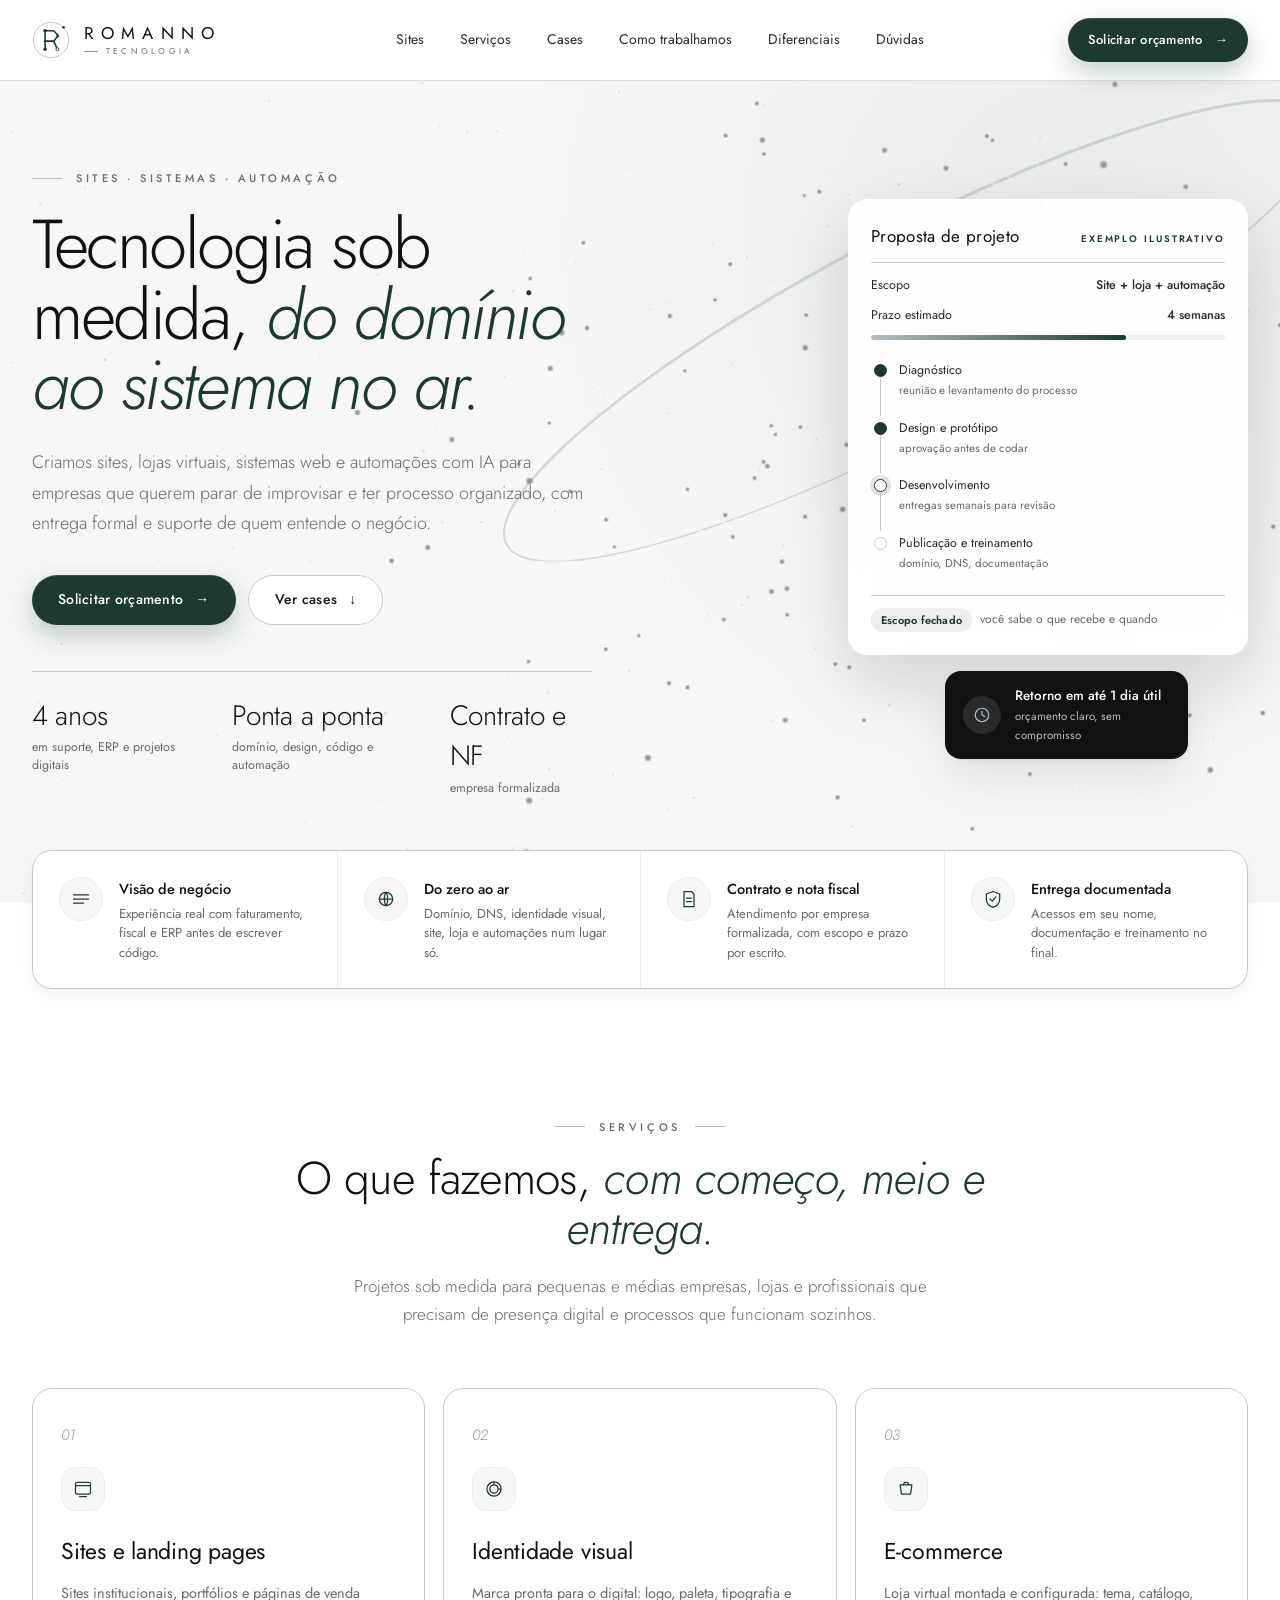
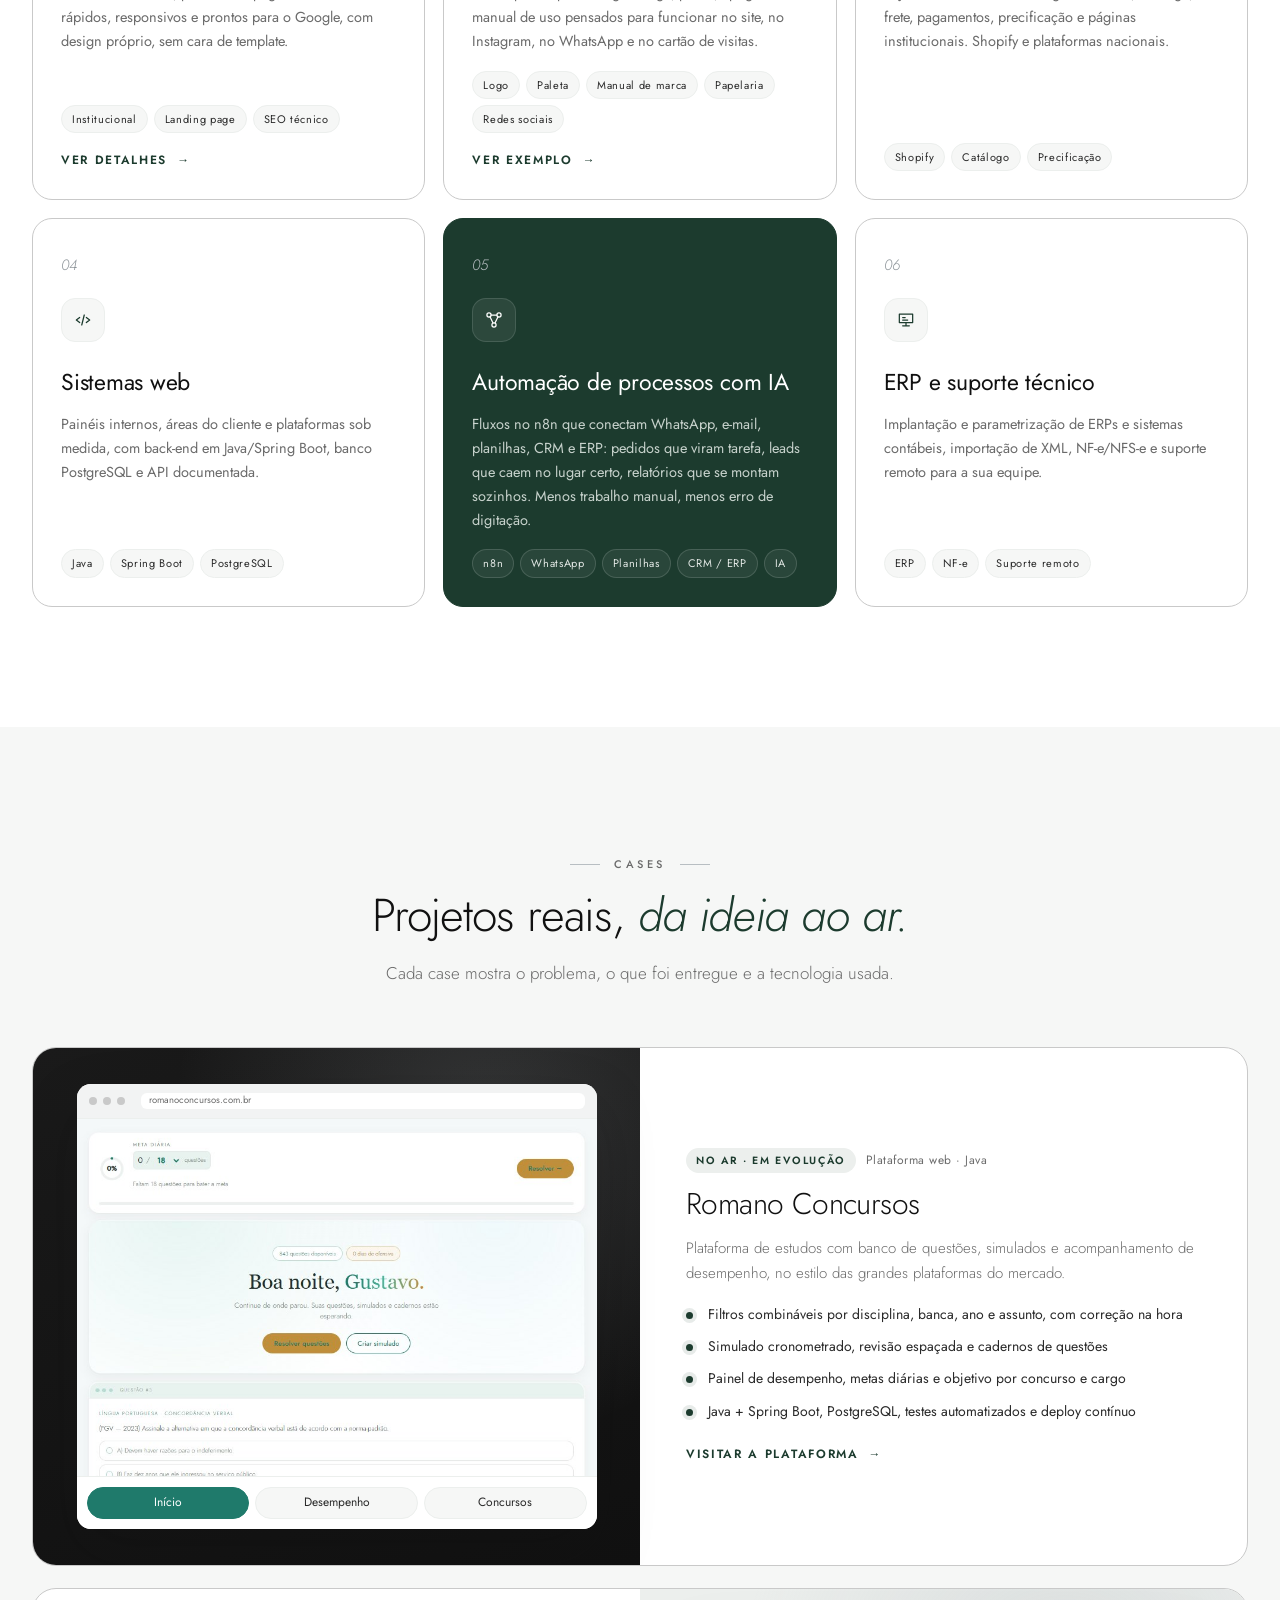
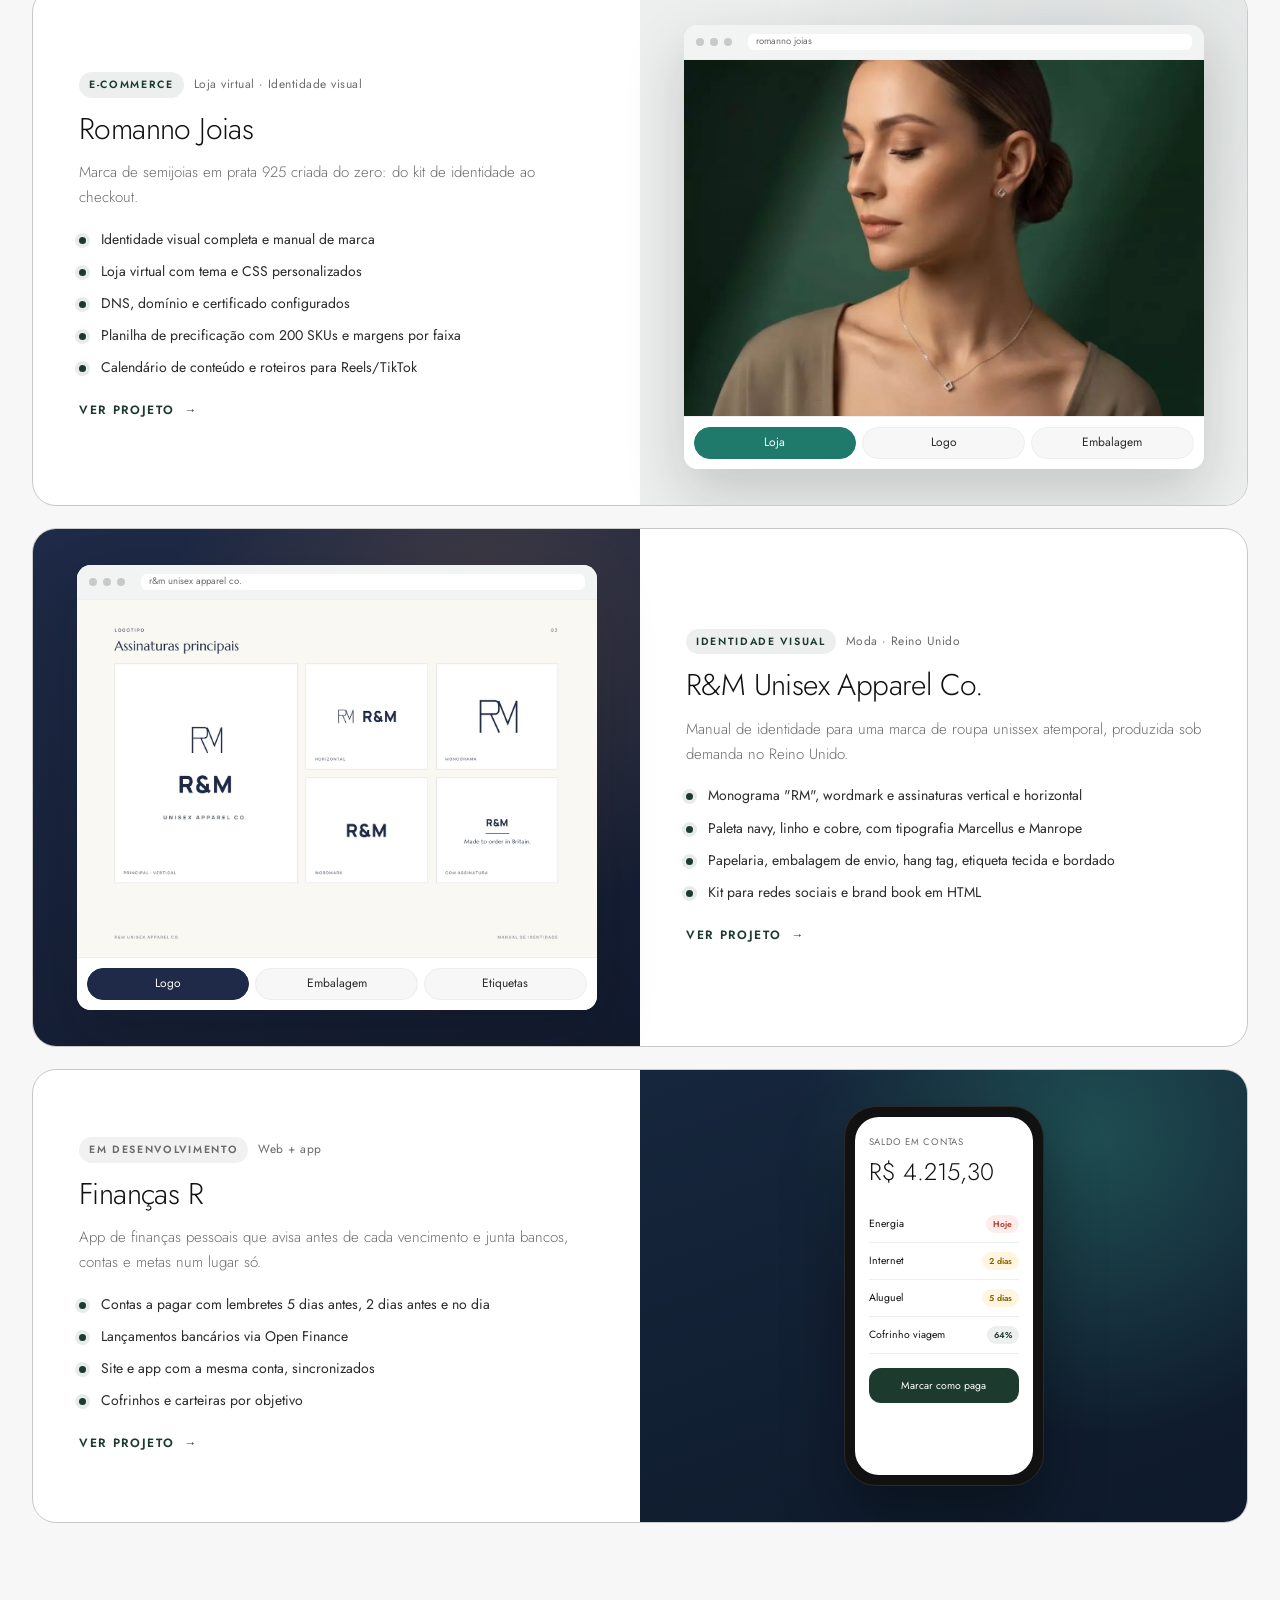
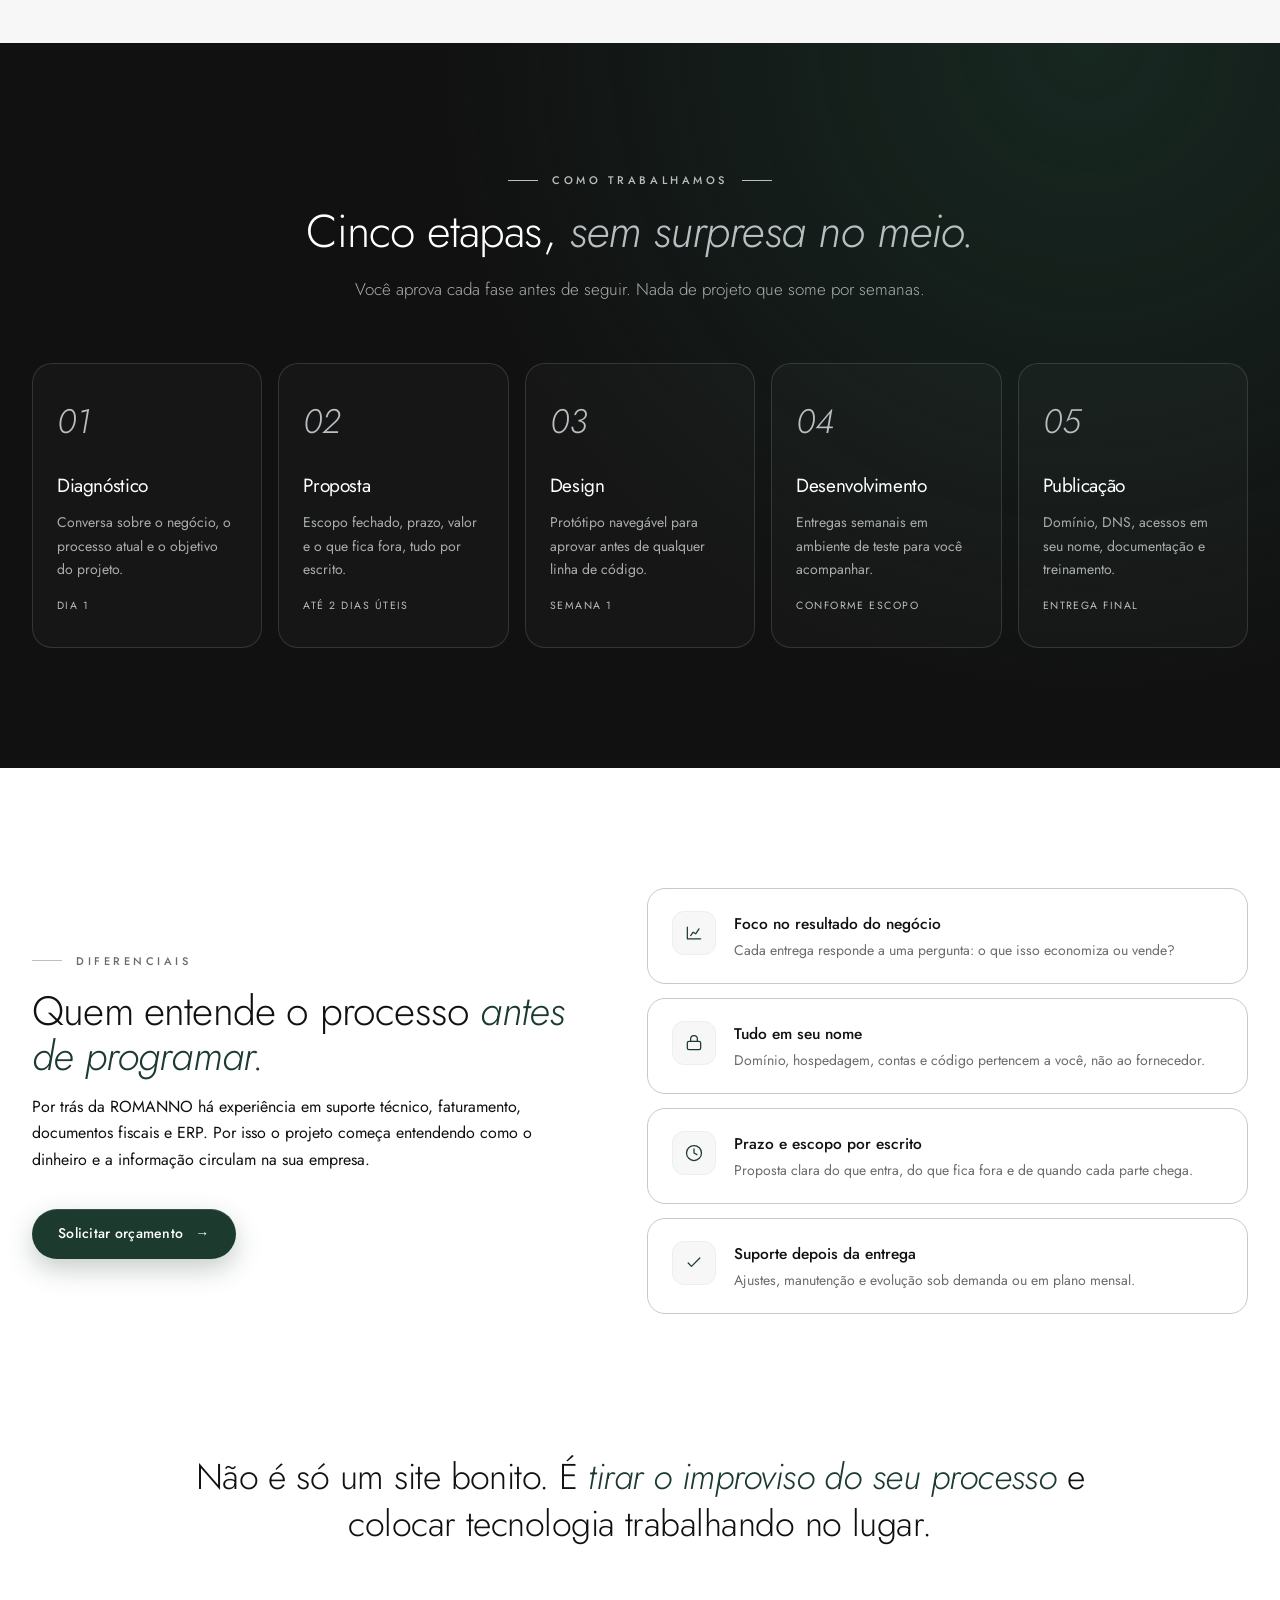
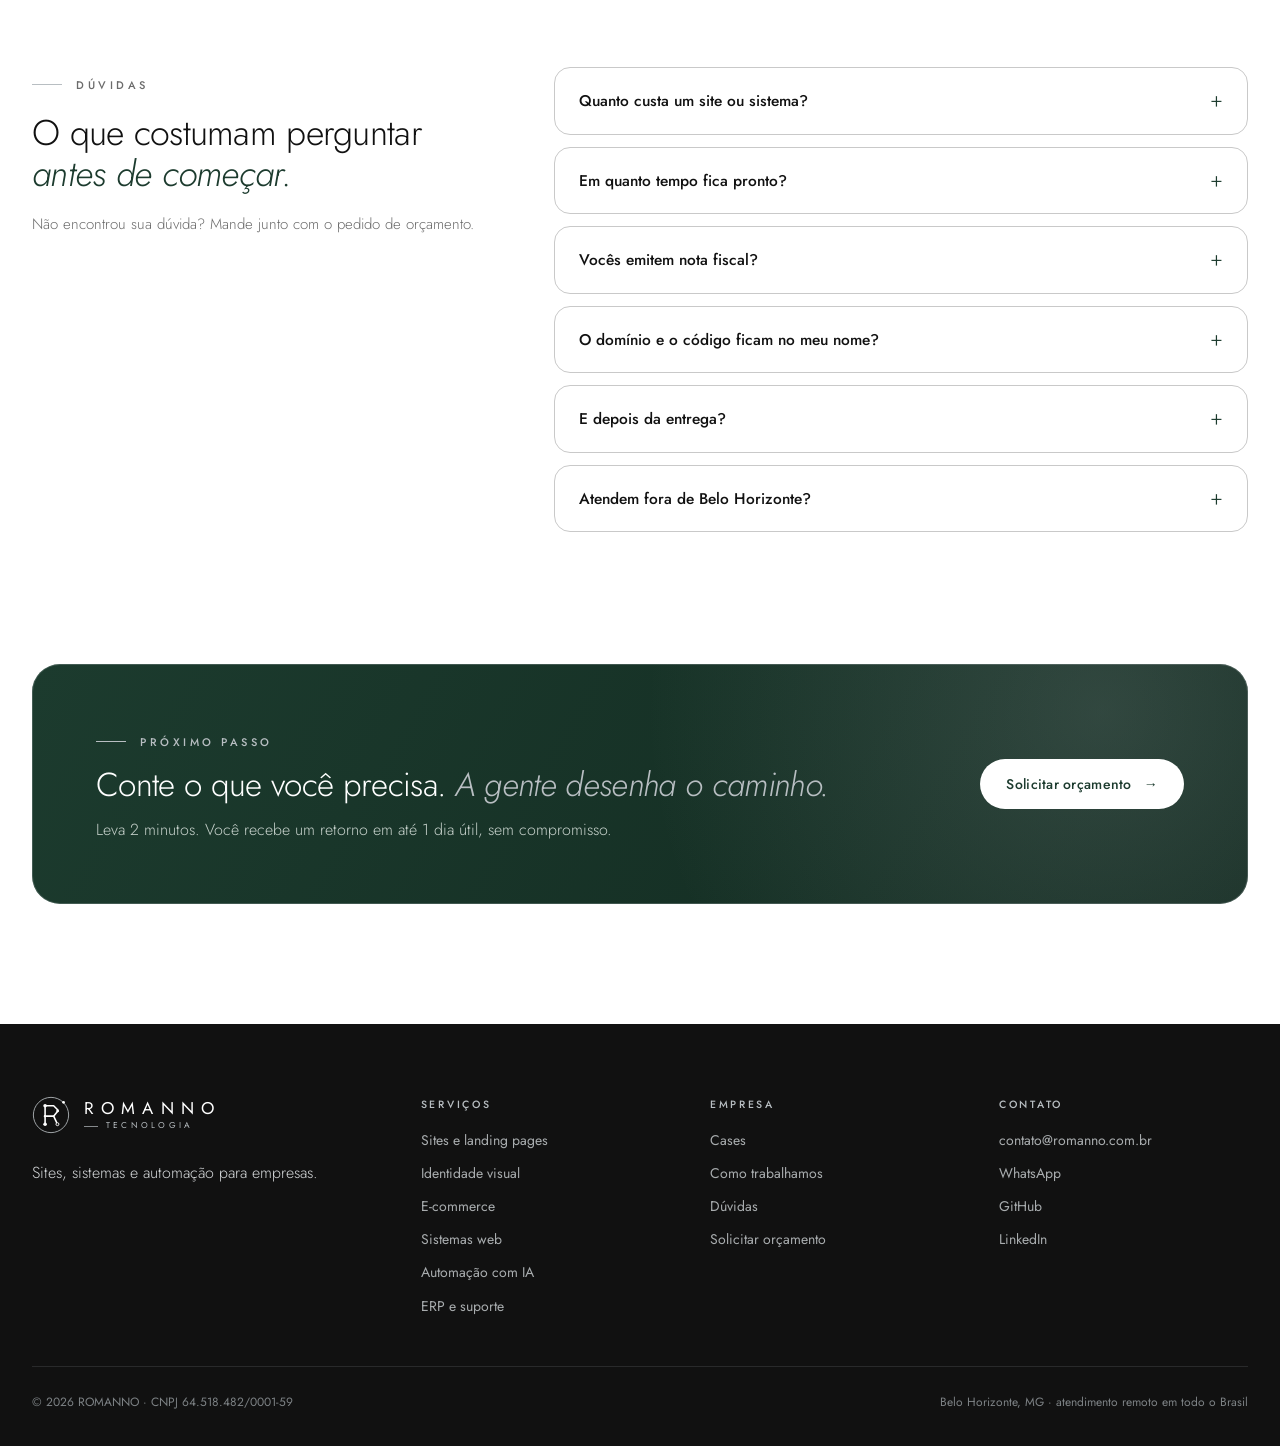
==== commit f0e4f5c8: "Case e página de projeto: identidade visual R&M Unisex Apparel Co." ====
--- a/index.html
+++ b/index.html
@@ -219,6 +219,36 @@
         </article>
 
         <article class="case reveal">
+          <div class="case-visual rm">
+            <div class="screen shots" data-shots>
+              <div class="screen-bar"><i></i><i></i><i></i><span>r&amp;m unisex apparel co.</span></div>
+              <div class="shots-view">
+                <img class="on" src="assets/img/rm/manual-p3.jpg" alt="R&amp;M: assinaturas principais do logotipo" width="1400" height="989" loading="lazy">
+                <img src="assets/img/rm/manual-p10.jpg" alt="R&amp;M: embalagem e envio" width="1400" height="989" loading="lazy">
+                <img src="assets/img/rm/manual-p11.jpg" alt="R&amp;M: hang tag, etiqueta tecida e bordado" width="1400" height="989" loading="lazy">
+              </div>
+              <div class="shots-tabs" role="tablist" aria-label="Páginas do manual">
+                <button type="button" class="on" aria-selected="true">Logo</button>
+                <button type="button" aria-selected="false">Embalagem</button>
+                <button type="button" aria-selected="false">Etiquetas</button>
+              </div>
+            </div>
+          </div>
+          <div class="case-body">
+            <div class="case-meta"><span class="status">Identidade visual</span><small>Moda · Reino Unido</small></div>
+            <h3>R&amp;M Unisex Apparel Co.</h3>
+            <p>Manual de identidade para uma marca de roupa unissex atemporal, produzida sob demanda no Reino Unido.</p>
+            <ul>
+              <li>Monograma "RM", wordmark e assinaturas vertical e horizontal</li>
+              <li>Paleta navy, linho e cobre, com tipografia Marcellus e Manrope</li>
+              <li>Papelaria, embalagem de envio, hang tag, etiqueta tecida e bordado</li>
+              <li>Kit para redes sociais e brand book em HTML</li>
+            </ul>
+            <a class="link-arrow" href="projetos/rm-apparel.html">Ver projeto <span>→</span></a>
+          </div>
+        </article>
+
+        <article class="case reveal">
           <div class="case-visual fr">
             <div class="phone" aria-hidden="true"><div class="phone-in">
               <small>Saldo em contas</small><div class="bal">R$ 4.215,30</div>
--- a/assets/css/style.css
+++ b/assets/css/style.css
@@ -499,3 +499,6 @@
 .lp-steps3{grid-template-columns:repeat(2,1fr)}
 @media(min-width:1201px){.lp-steps3{grid-template-columns:repeat(4,1fr)}}
 @media(max-width:640px){.lp-steps3{grid-template-columns:1fr}}
+.case-visual.rm{background:radial-gradient(circle at 75% 15%,rgba(176,122,79,.25),transparent 50%),linear-gradient(160deg,#1E2A47,#121A2E)}
+.case-visual.rm .shots-tabs button.on{background:#1E2A47;border-color:#1E2A47;color:#FAF8F3}
+.case-visual.rm .shots-view img{object-fit:contain;background:#FAF8F3}
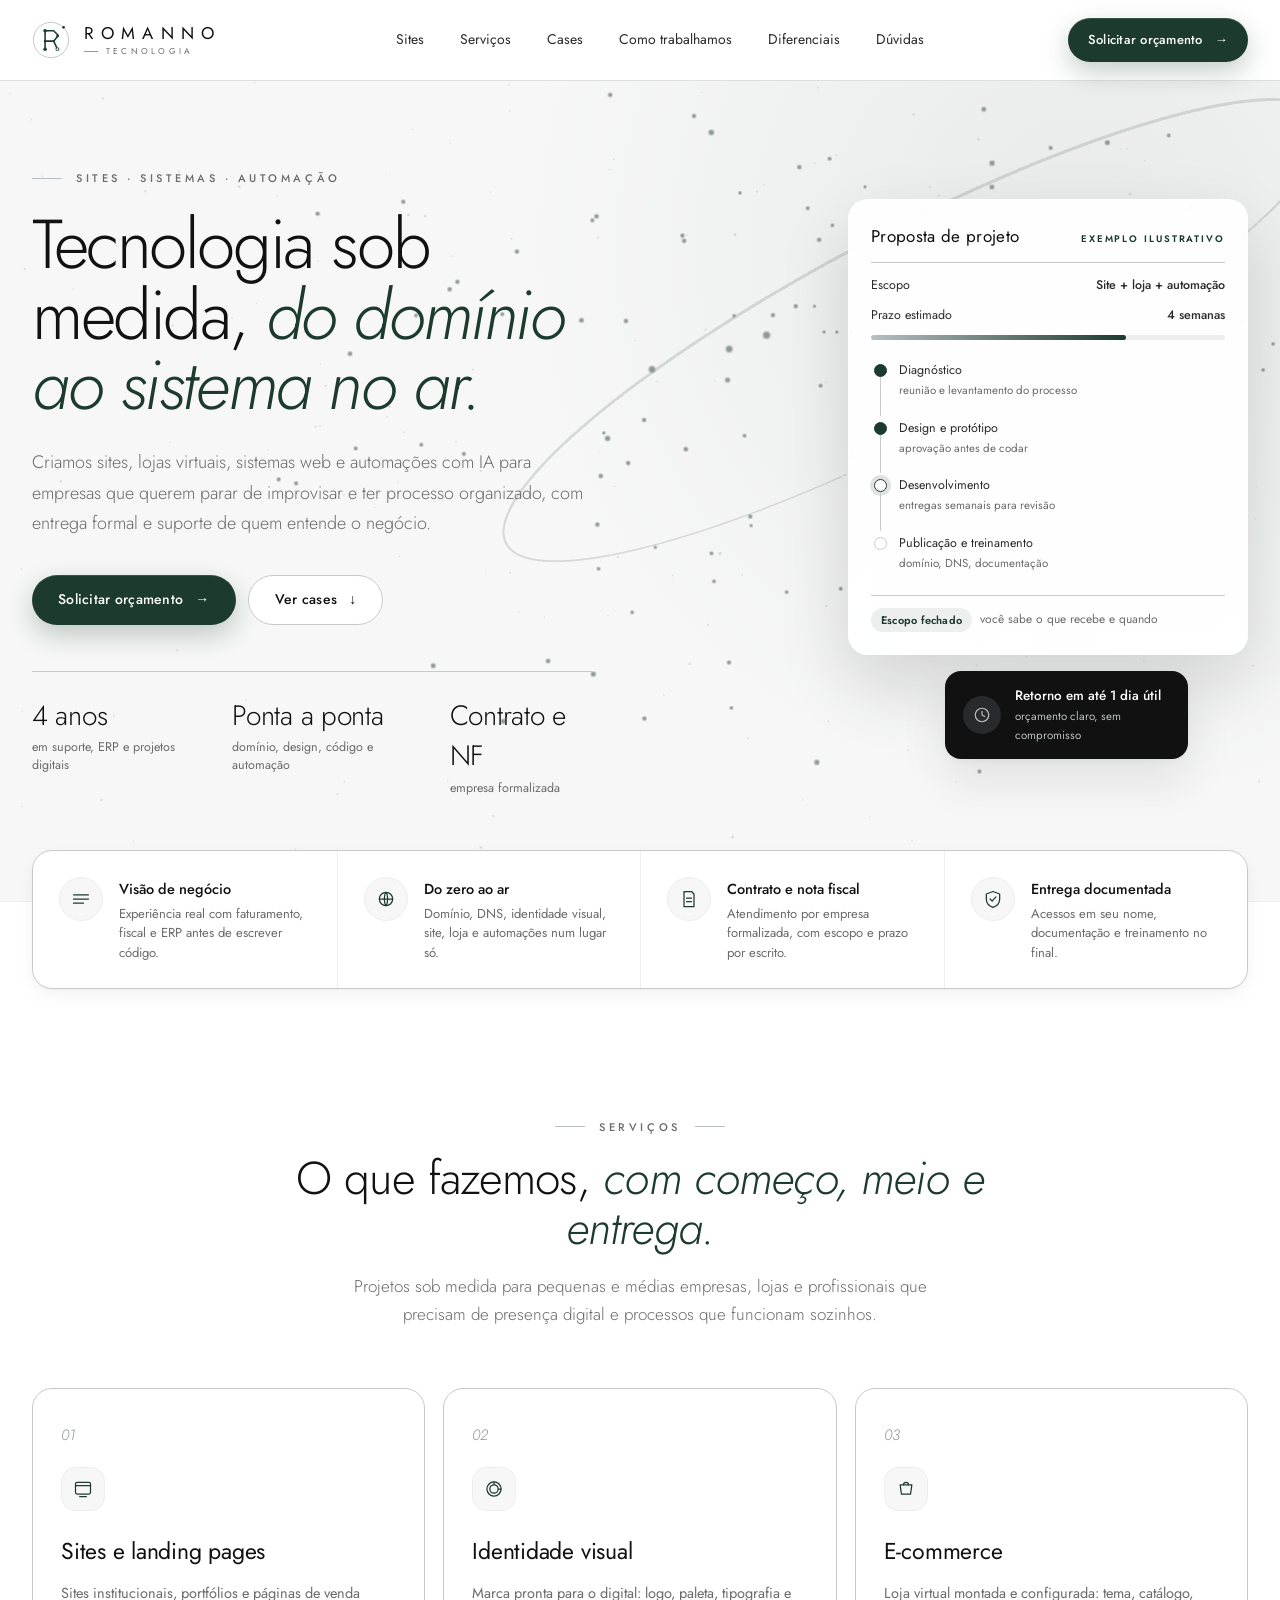
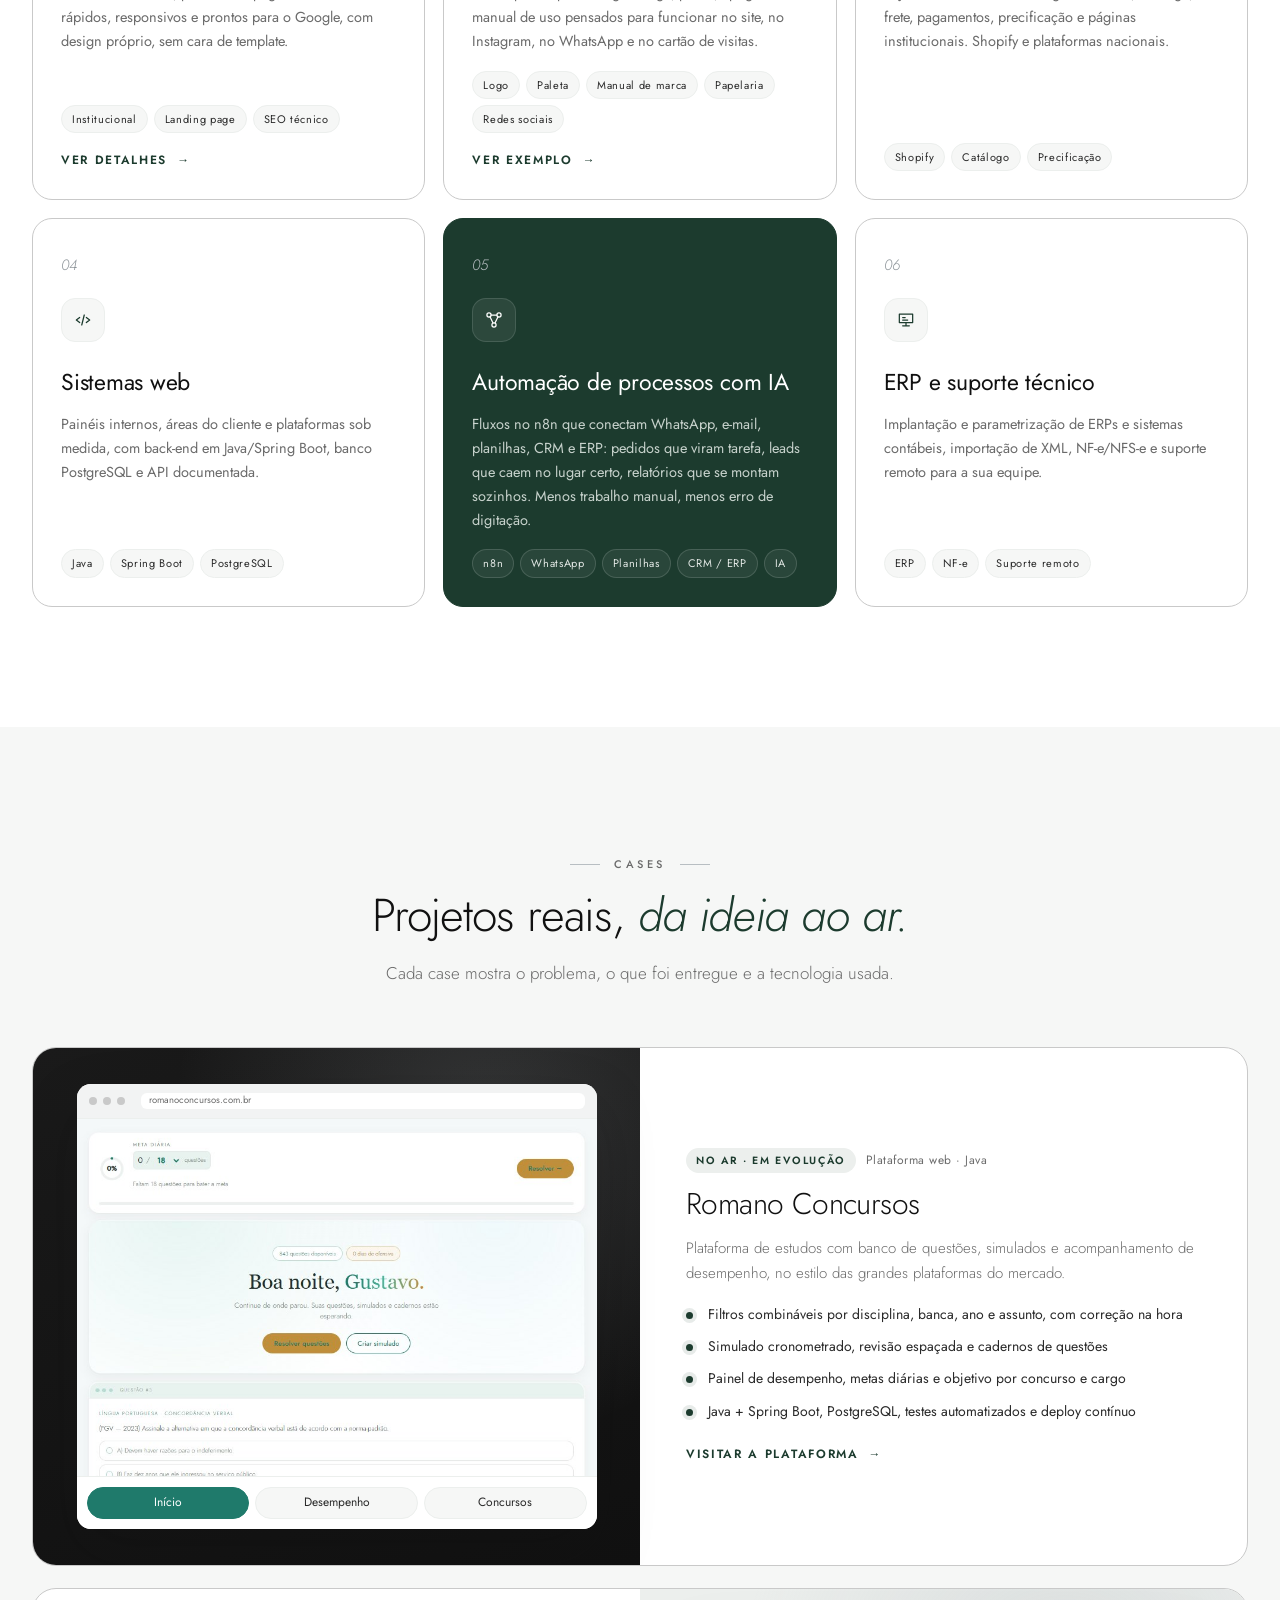
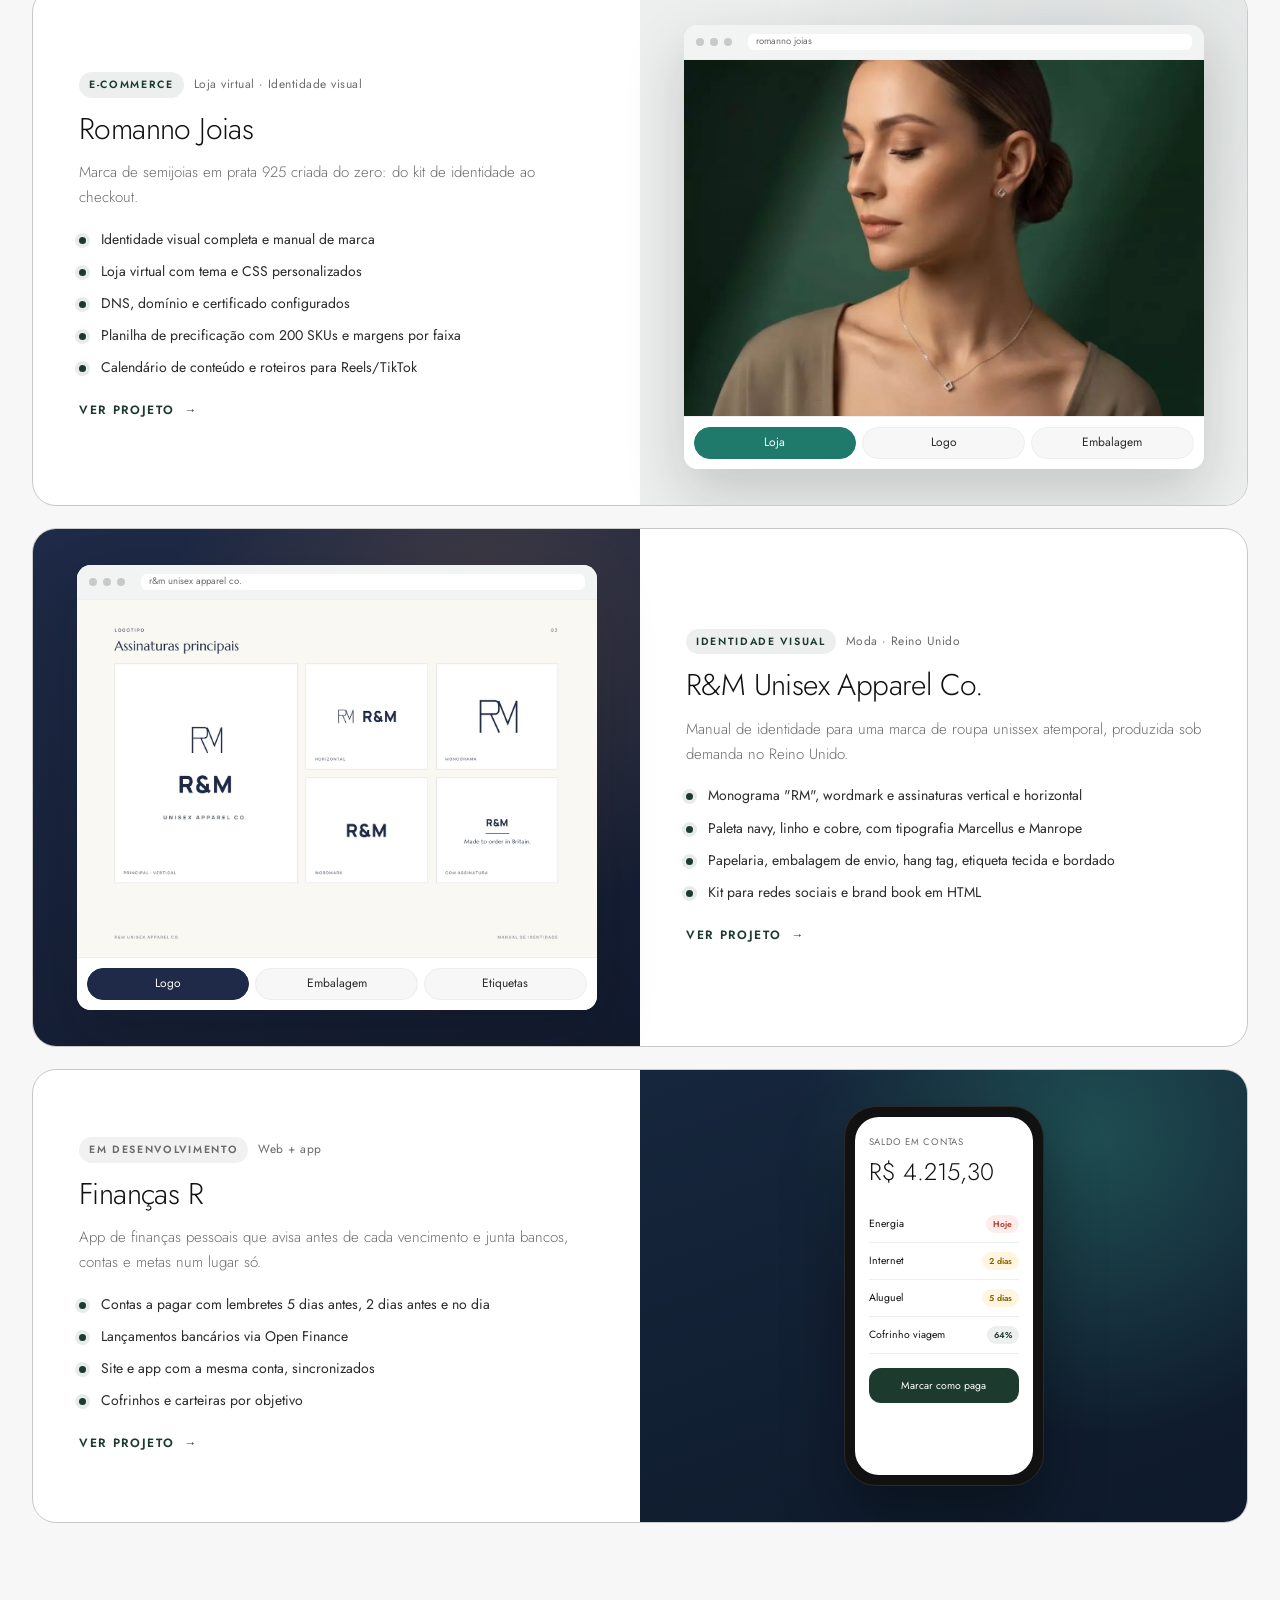
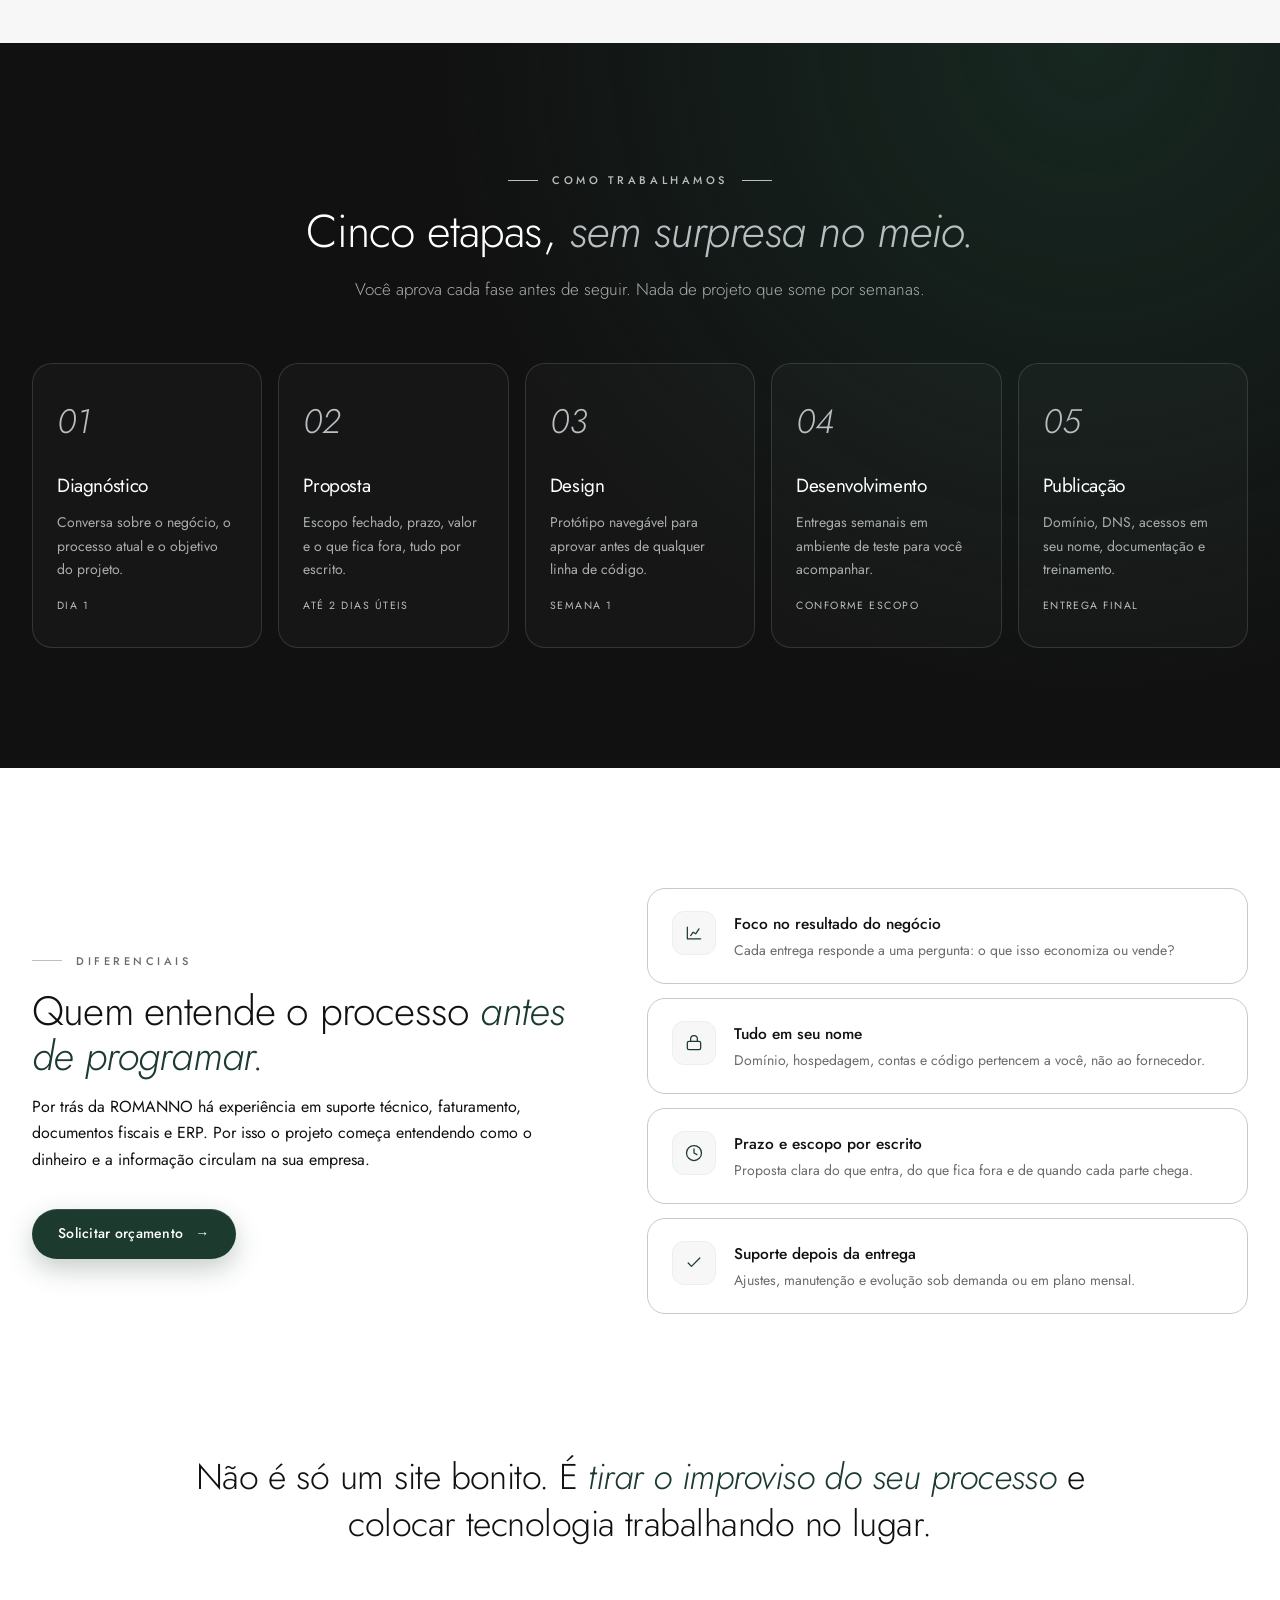
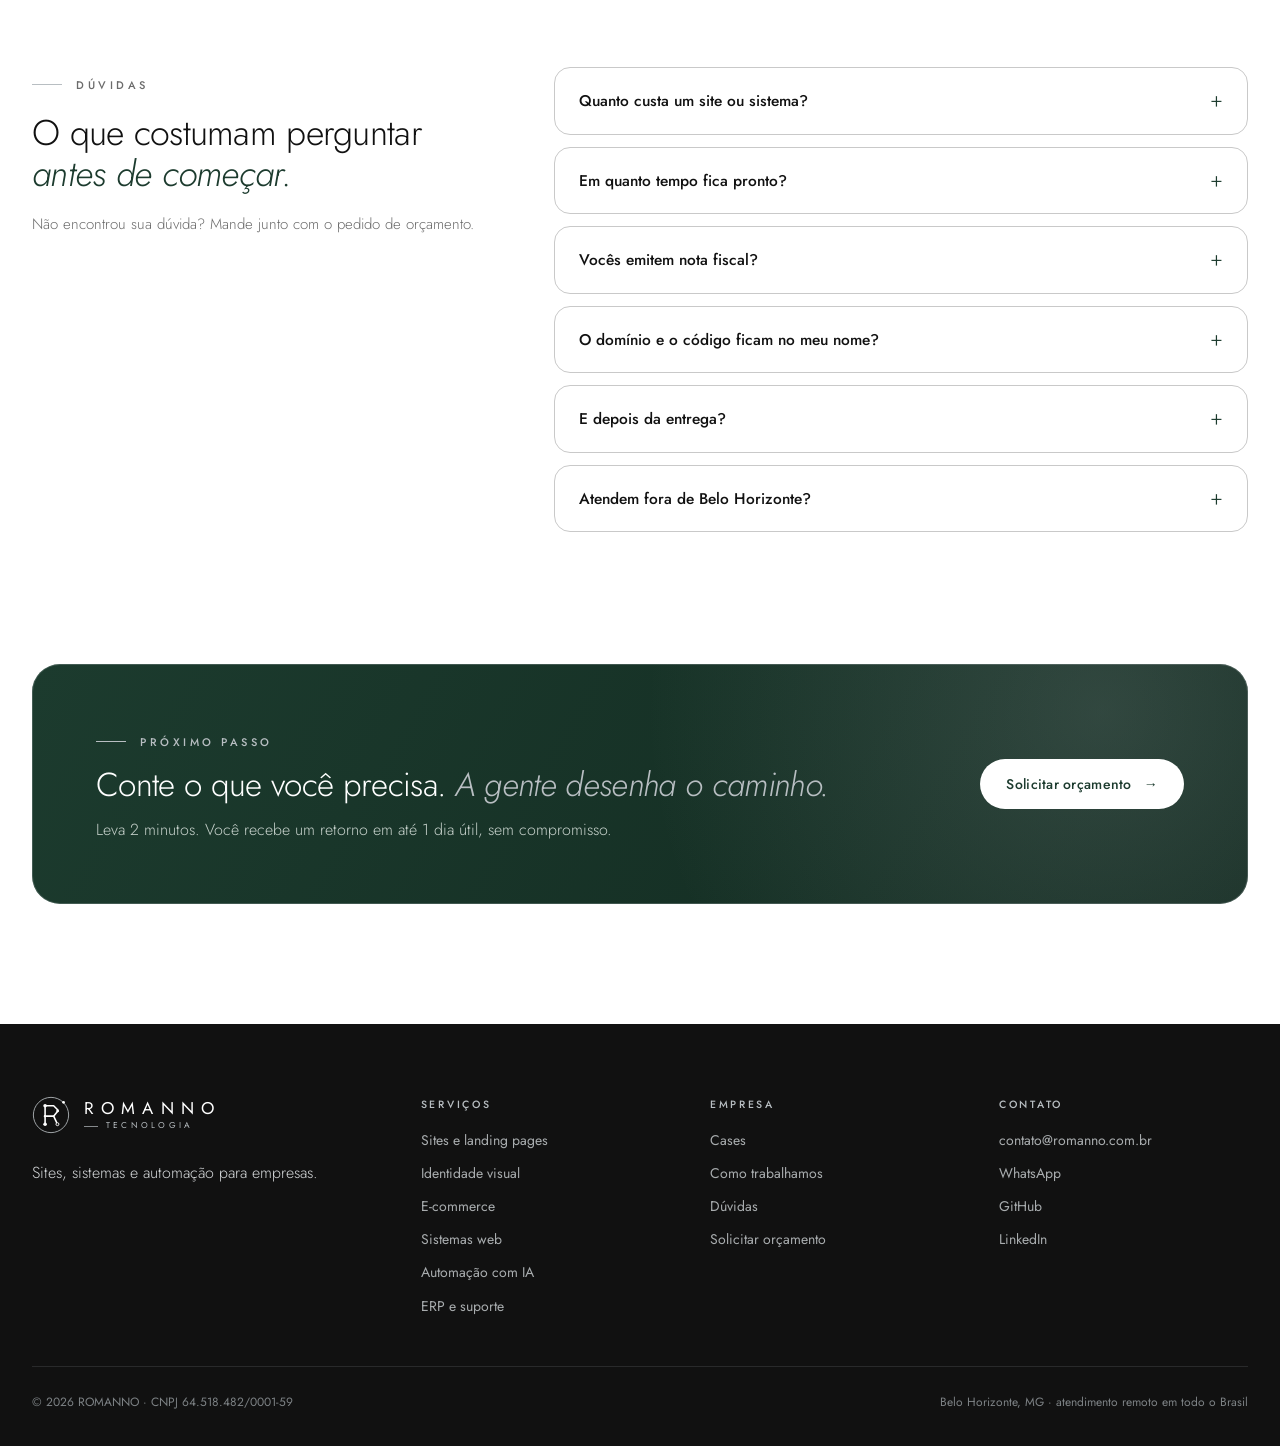
==== commit 33fe064e: "Favicons em PNG e ICO para o Google e para celular" ====
--- a/index.html
+++ b/index.html
@@ -18,7 +18,10 @@
 <meta property="og:site_name" content="ROMANNO">
 <meta name="twitter:card" content="summary_large_image">
 <script type="application/ld+json">{"@context": "https://schema.org", "@graph": [{"@type": "ProfessionalService", "@id": "https://romanno.com.br/#empresa", "name": "Romanno Tecnologia", "legalName": "GUSTAVO HENRIQUE SILVA ROMANO LTDA", "taxID": "64.518.482/0001-59", "url": "https://romanno.com.br/", "logo": "https://romanno.com.br/assets/img/monograma.svg", "image": "https://romanno.com.br/assets/img/og.jpg", "description": "Sites, lojas virtuais, sistemas web e automações com IA para empresas.", "email": "contato@romanno.com.br", "address": {"@type": "PostalAddress", "addressLocality": "Belo Horizonte", "addressRegion": "MG", "addressCountry": "BR"}, "areaServed": {"@type": "Country", "name": "Brasil"}, "knowsAbout": ["Desenvolvimento de sites", "E-commerce", "Sistemas web", "Automação de processos", "n8n", "ERP"], "sameAs": ["https://github.com/gustavoromanno", "https://www.linkedin.com/in/gustavoromanno"], "telephone": "+55 31 93301-5571"}, {"@type": "WebSite", "@id": "https://romanno.com.br/#site", "url": "https://romanno.com.br/", "name": "ROMANNO", "inLanguage": "pt-BR", "publisher": {"@id": "https://romanno.com.br/#empresa"}}, {"@type": "FAQPage", "@id": "https://romanno.com.br/#faq", "mainEntity": [{"@type": "Question", "name": "Quanto custa um site ou sistema?", "acceptedAnswer": {"@type": "Answer", "text": "Depende do escopo. Por isso o orçamento começa com algumas perguntas sobre o projeto. Você recebe uma proposta com valor fechado, prazo e o que está incluído, sem cobrança por hora surpresa."}}, {"@type": "Question", "name": "Em quanto tempo fica pronto?", "acceptedAnswer": {"@type": "Answer", "text": "Uma landing page costuma levar de 1 a 2 semanas; uma loja virtual, de 2 a 4; sistemas sob medida são planejados em etapas. O prazo exato vem na proposta."}}, {"@type": "Question", "name": "Vocês emitem nota fiscal?", "acceptedAnswer": {"@type": "Answer", "text": "Sim. O atendimento é feito por empresa formalizada, com contrato e nota fiscal de serviço."}}, {"@type": "Question", "name": "O domínio e o código ficam no meu nome?", "acceptedAnswer": {"@type": "Answer", "text": "Sim. Domínio, hospedagem, contas das plataformas e repositório ficam em nome da sua empresa. No final você recebe acessos e documentação."}}, {"@type": "Question", "name": "E depois da entrega?", "acceptedAnswer": {"@type": "Answer", "text": "Há um período de ajustes incluído. Depois, manutenção e novas funcionalidades podem ser contratadas sob demanda ou num plano mensal."}}, {"@type": "Question", "name": "Atendem fora de Belo Horizonte?", "acceptedAnswer": {"@type": "Answer", "text": "Sim. O trabalho é 100% remoto, com reuniões por vídeo e acompanhamento online."}}]}]}</script>
+<link rel="icon" href="favicon.ico" sizes="48x48">
+<link rel="icon" href="favicon-192.png" type="image/png" sizes="192x192">
 <link rel="icon" href="assets/img/monograma.svg" type="image/svg+xml">
+<link rel="apple-touch-icon" href="apple-touch-icon.png">
 <link rel="preconnect" href="https://fonts.googleapis.com">
 <link rel="preconnect" href="https://fonts.gstatic.com" crossorigin>
 <link href="https://fonts.googleapis.com/css2?family=Jost:ital,wght@0,300;0,400;0,500;0,600;1,300;1,400&display=swap" rel="stylesheet">
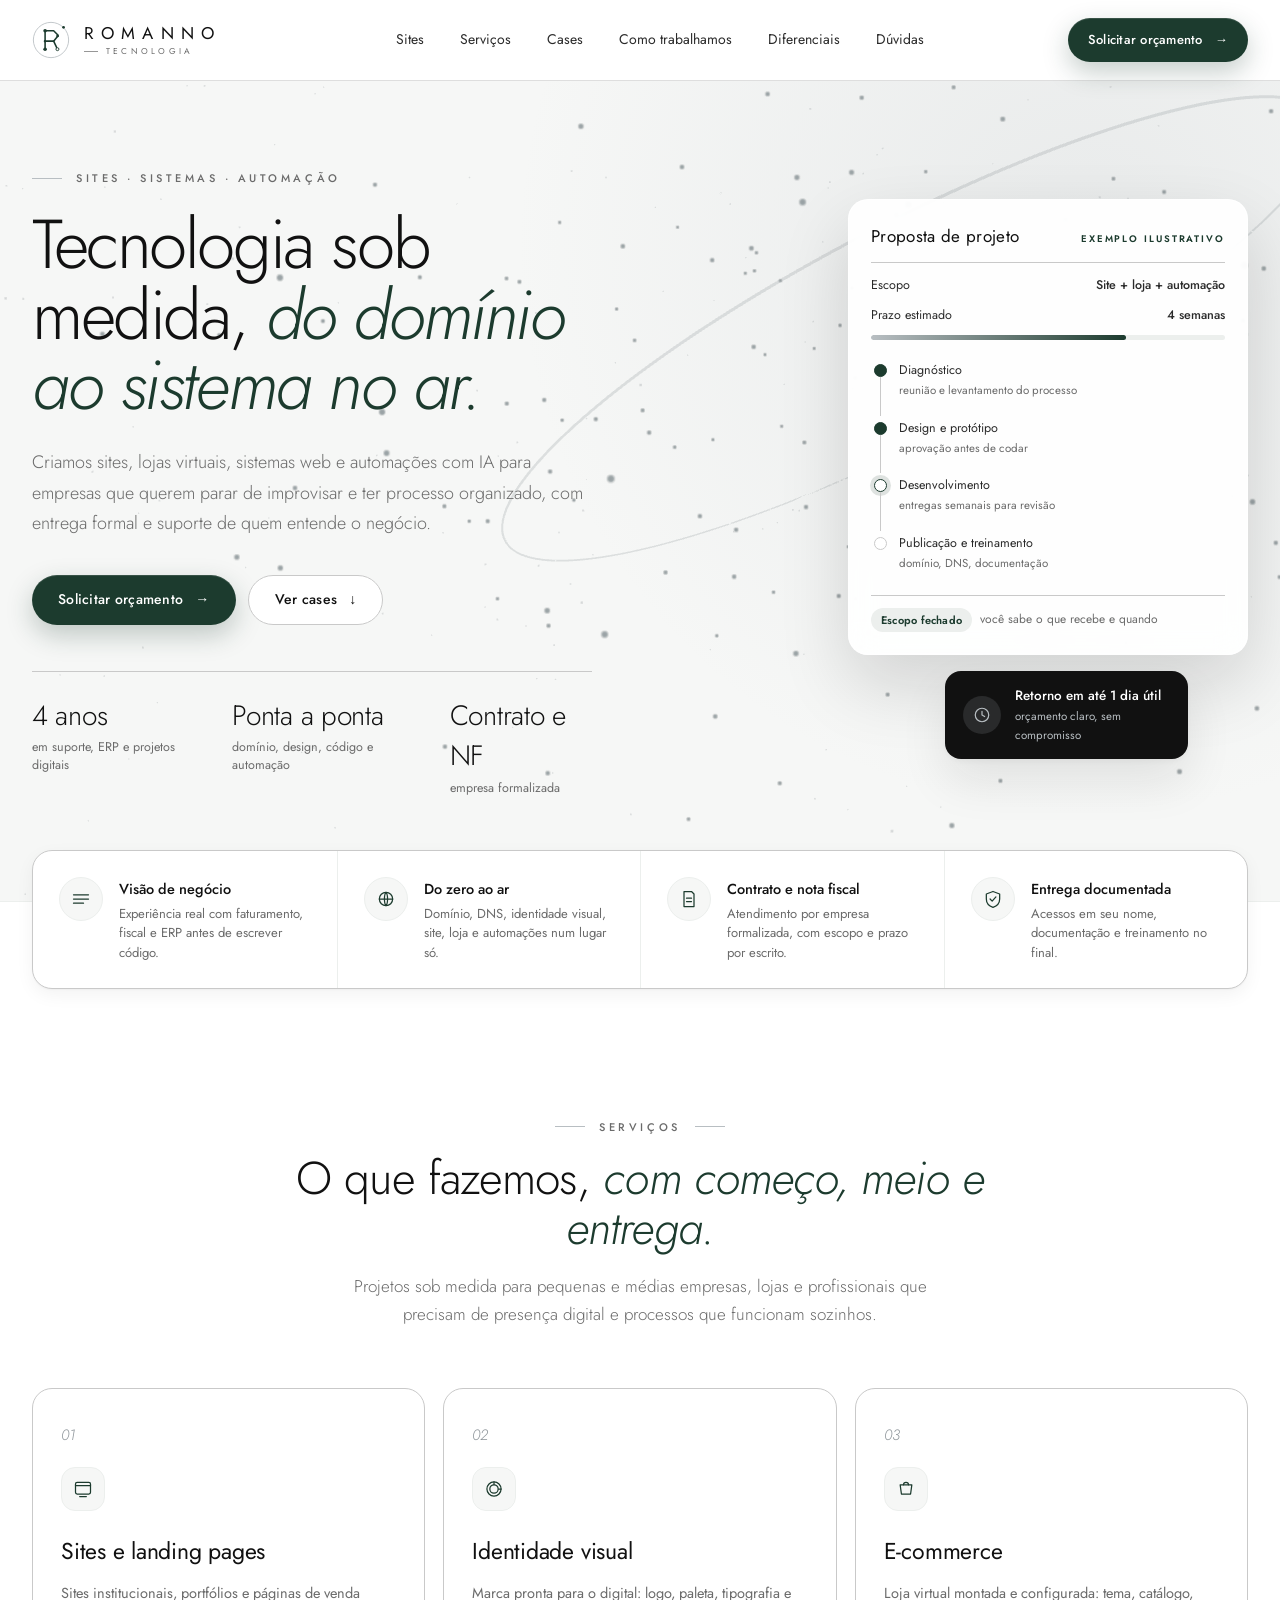
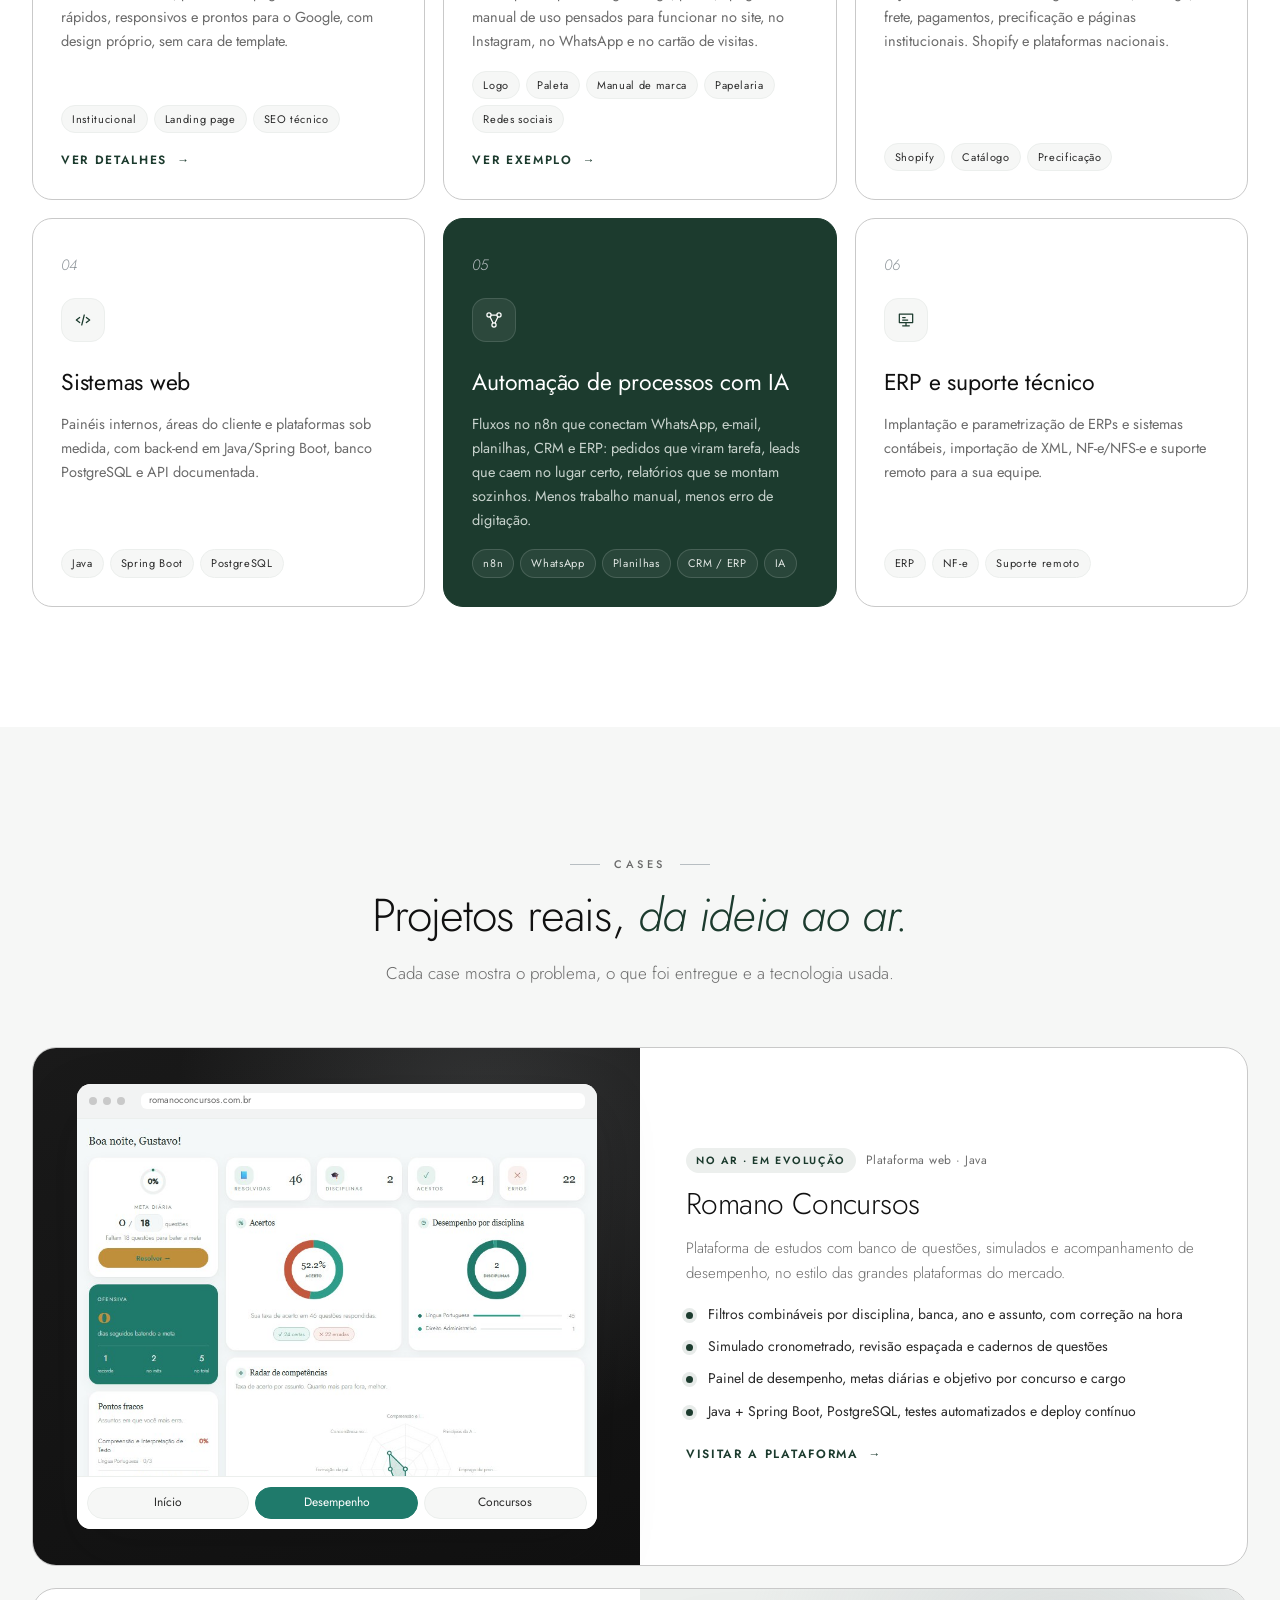
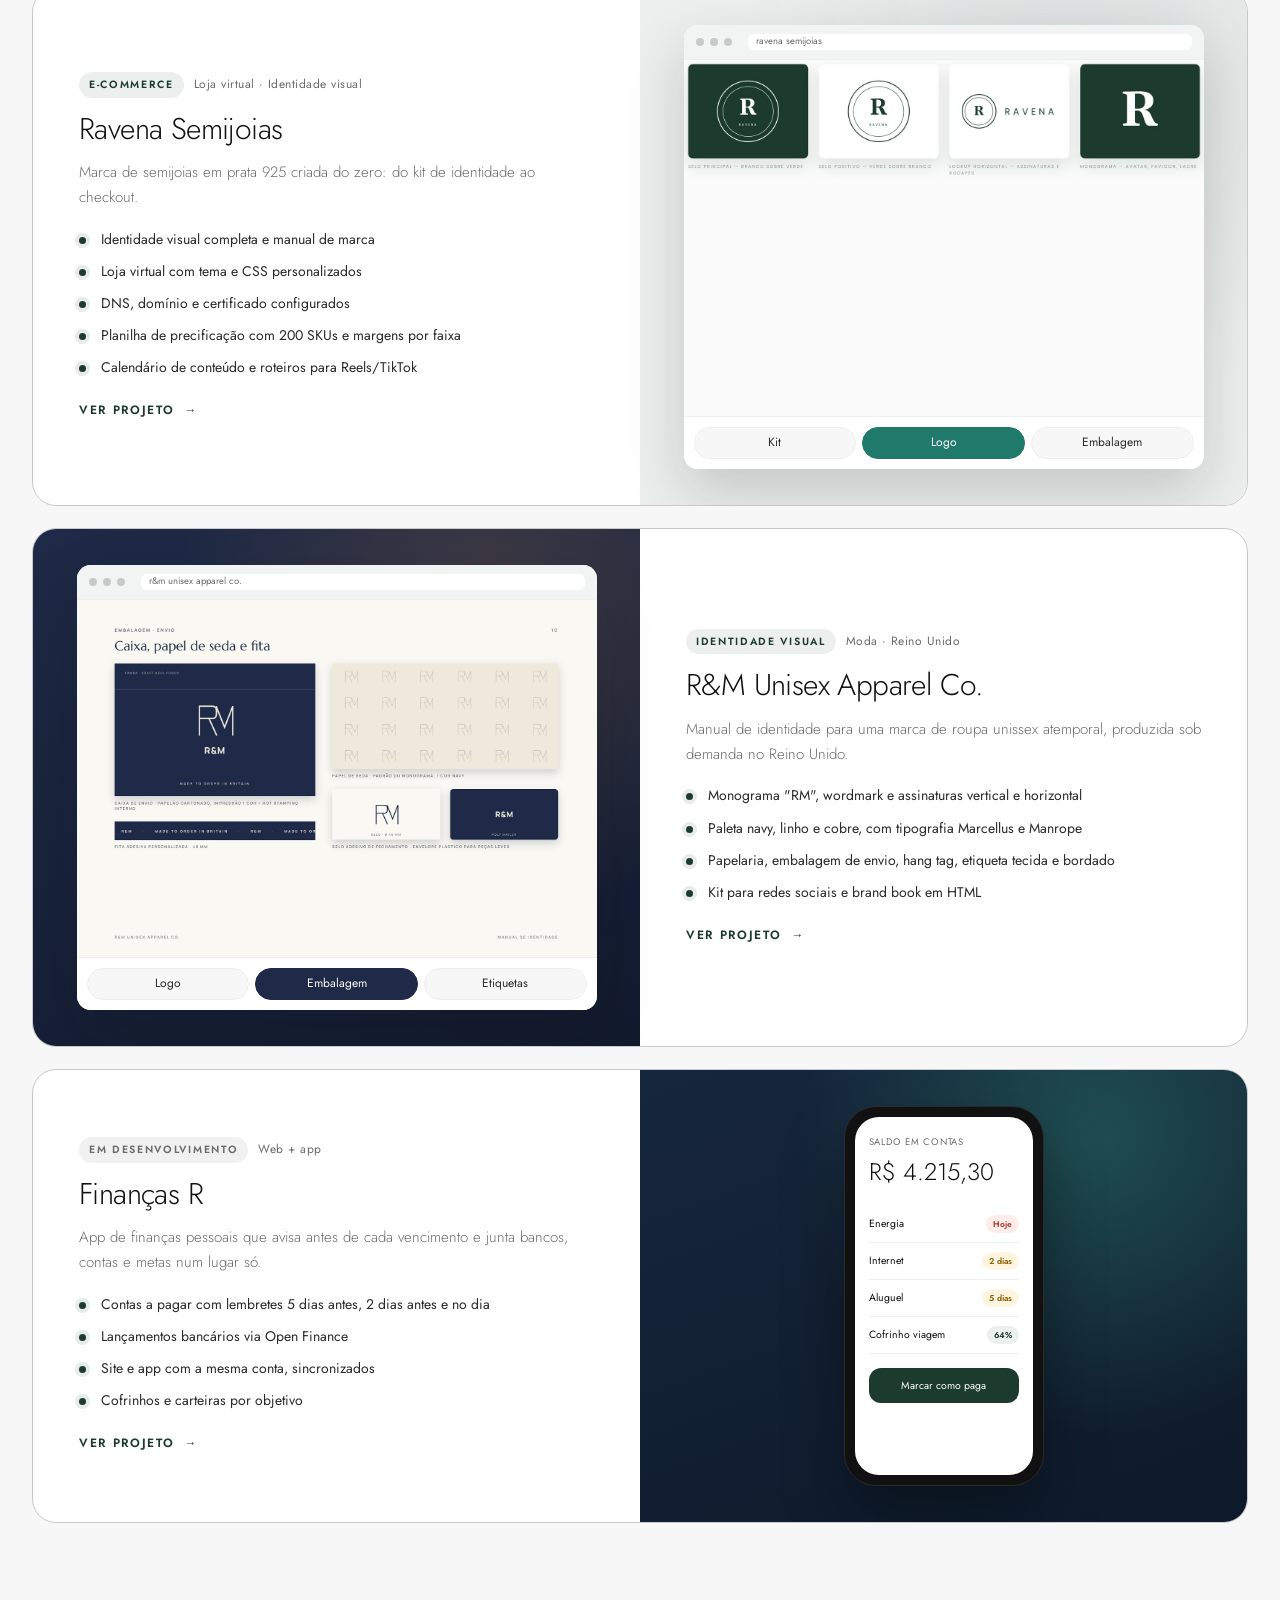
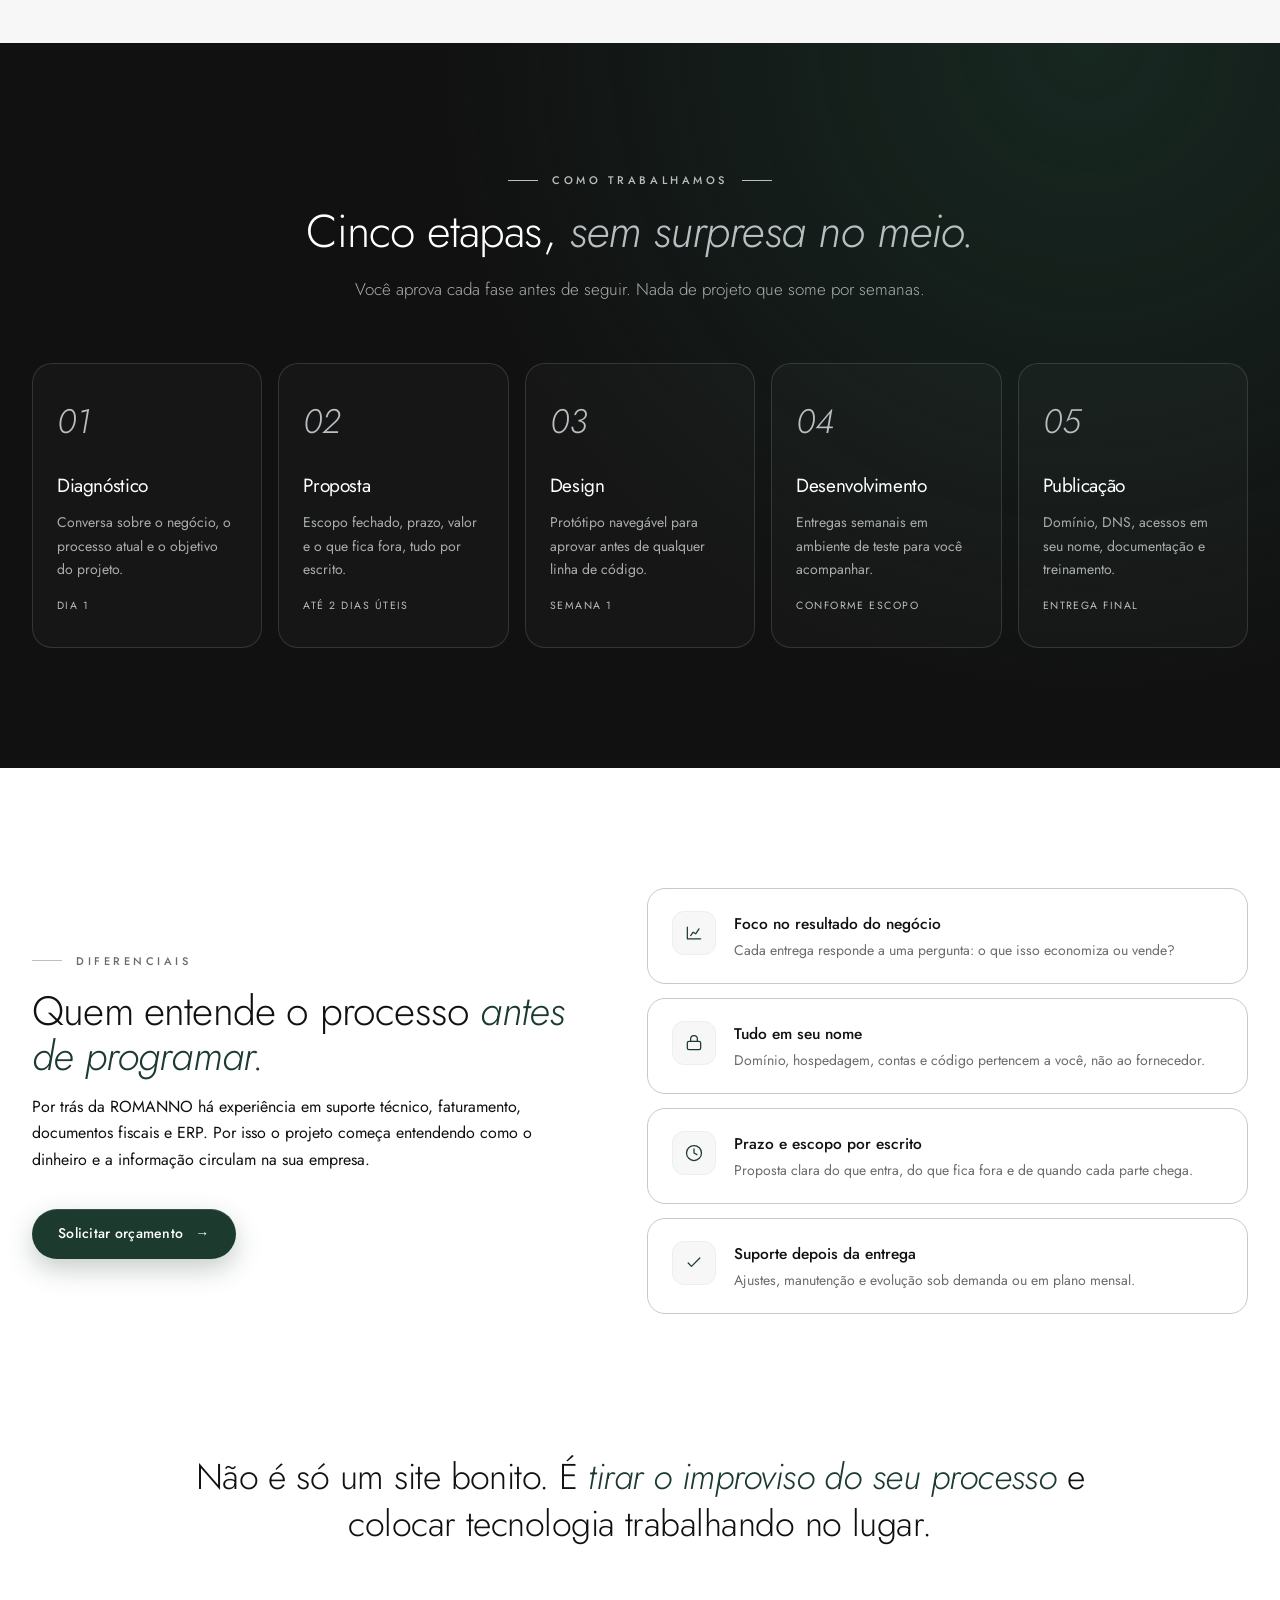
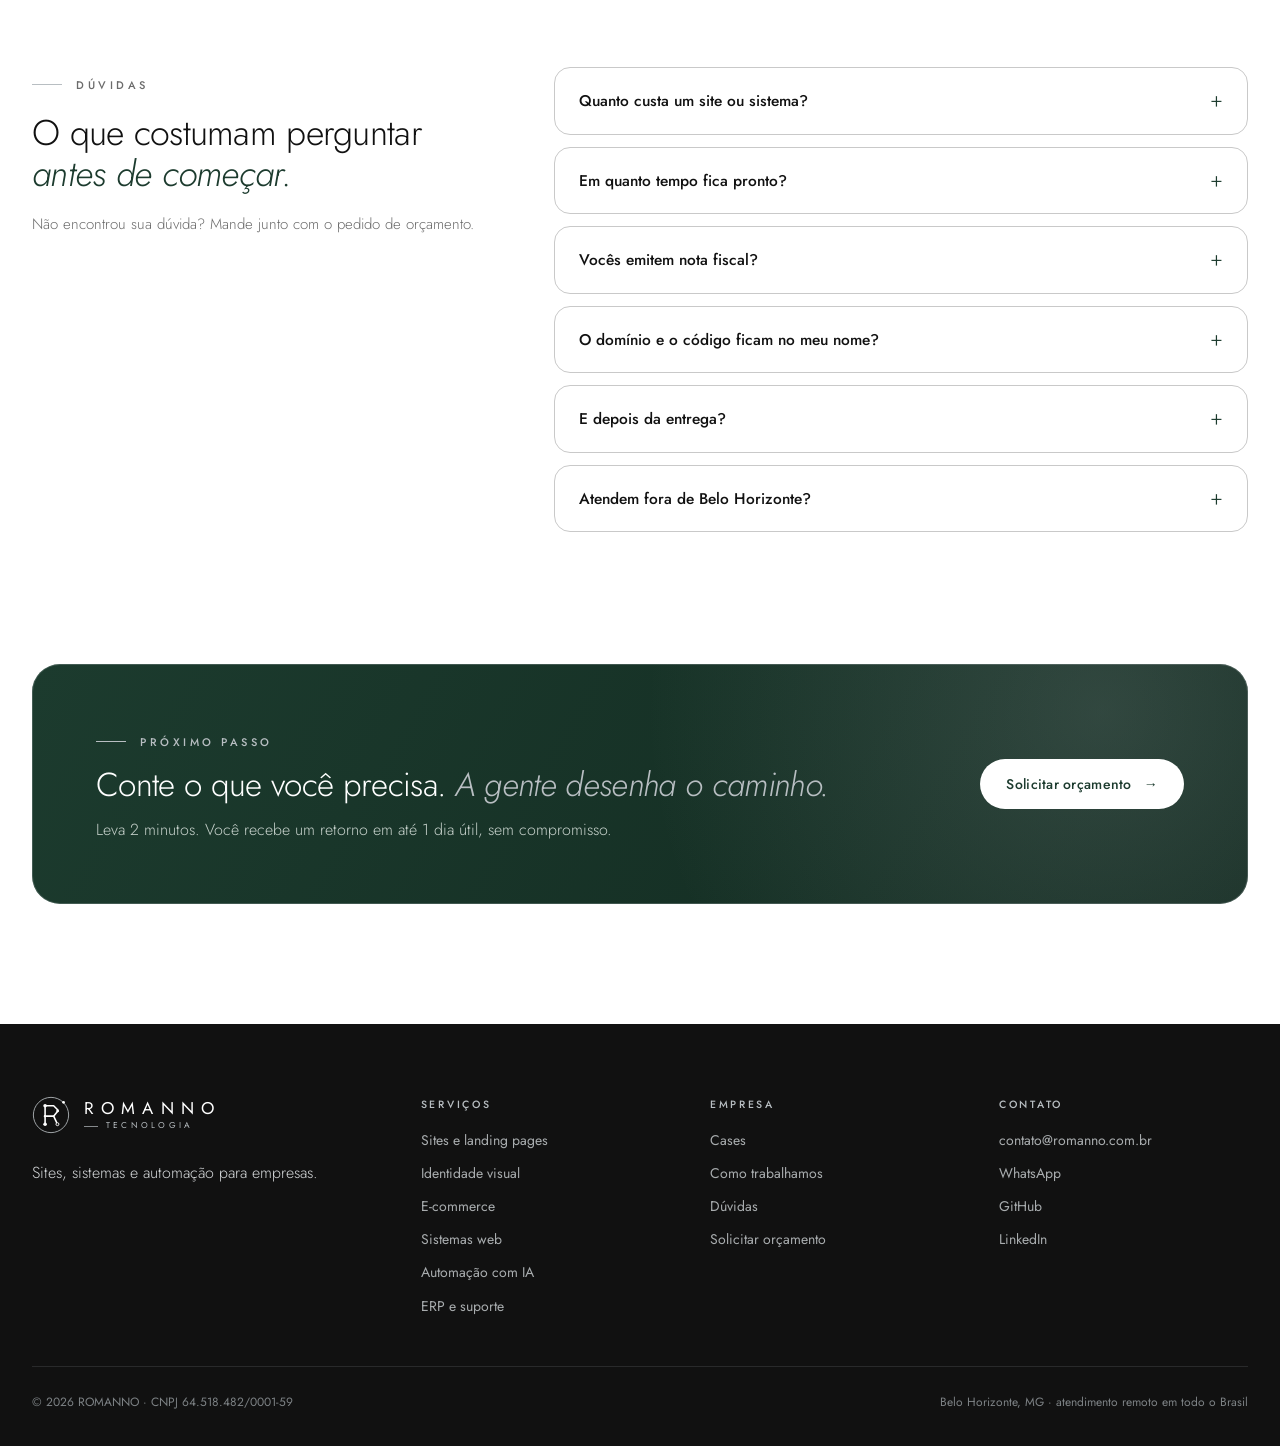
==== commit d2d4fb05: "Joalheria do portfólio passa a ser o estudo Ravena Semijoias" ====
--- a/index.html
+++ b/index.html
@@ -120,7 +120,7 @@
           <h3>Identidade visual</h3>
           <p>Marca pronta para o digital: logo, paleta, tipografia e manual de uso pensados para funcionar no site, no Instagram, no WhatsApp e no cartão de visitas.</p>
           <div class="tags"><span>Logo</span><span>Paleta</span><span>Manual de marca</span><span>Papelaria</span><span>Redes sociais</span></div>
-          <a class="link-arrow" href="projetos/romano-joias.html#identidade" style="margin-top:18px">Ver exemplo <span>→</span></a>
+          <a class="link-arrow" href="projetos/ravena-semijoias.html#identidade" style="margin-top:18px">Ver exemplo <span>→</span></a>
         </article>
         <article class="service reveal">
           <span class="num">03</span>
@@ -193,14 +193,14 @@
         <article class="case reveal">
           <div class="case-visual">
             <div class="screen shots" data-shots>
-              <div class="screen-bar"><i></i><i></i><i></i><span>romanno joias</span></div>
+              <div class="screen-bar"><i></i><i></i><i></i><span>ravena semijoias</span></div>
               <div class="shots-view">
-                <img class="on" src="assets/img/joias/hero-loja.jpg" alt="Banner da loja Romanno com modelo usando semijoias" width="1214" height="424" loading="lazy" style="object-position:left center">
-                <img src="assets/img/joias/kit-logos.jpg" alt="Versões do logo Romanno" width="1400" height="316" loading="lazy" style="object-fit:contain;background:#fff">
-                <img src="assets/img/joias/kit-embalagem.jpg" alt="Embalagem Romanno" width="1400" height="478" loading="lazy" style="object-fit:contain;background:#1C3B2E">
+                <img class="on" src="assets/img/ravena/kit-p1.jpg" alt="Capa do kit de identidade da Ravena Semijoias" width="1400" height="989" loading="lazy">
+                <img src="assets/img/ravena/logos.jpg" alt="Versões do logo Ravena" width="1400" height="322" loading="lazy" style="object-fit:contain;background:#FAFBFA">
+                <img src="assets/img/ravena/embalagem.jpg" alt="Embalagem Ravena" width="1400" height="478" loading="lazy" style="object-fit:contain;background:#1C3B2E">
               </div>
               <div class="shots-tabs" role="tablist" aria-label="Telas do projeto">
-                <button type="button" class="on" aria-selected="true">Loja</button>
+                <button type="button" class="on" aria-selected="true">Kit</button>
                 <button type="button" aria-selected="false">Logo</button>
                 <button type="button" aria-selected="false">Embalagem</button>
               </div>
@@ -208,7 +208,7 @@
           </div>
           <div class="case-body">
             <div class="case-meta"><span class="status">E-commerce</span><small>Loja virtual · Identidade visual</small></div>
-            <h3>Romanno Joias</h3>
+            <h3>Ravena Semijoias</h3>
             <p>Marca de semijoias em prata 925 criada do zero: do kit de identidade ao checkout.</p>
             <ul>
               <li>Identidade visual completa e manual de marca</li>
@@ -217,7 +217,7 @@
               <li>Planilha de precificação com 200 SKUs e margens por faixa</li>
               <li>Calendário de conteúdo e roteiros para Reels/TikTok</li>
             </ul>
-            <a class="link-arrow" href="projetos/romano-joias.html">Ver projeto <span>→</span></a>
+            <a class="link-arrow" href="projetos/ravena-semijoias.html">Ver projeto <span>→</span></a>
           </div>
         </article>
 
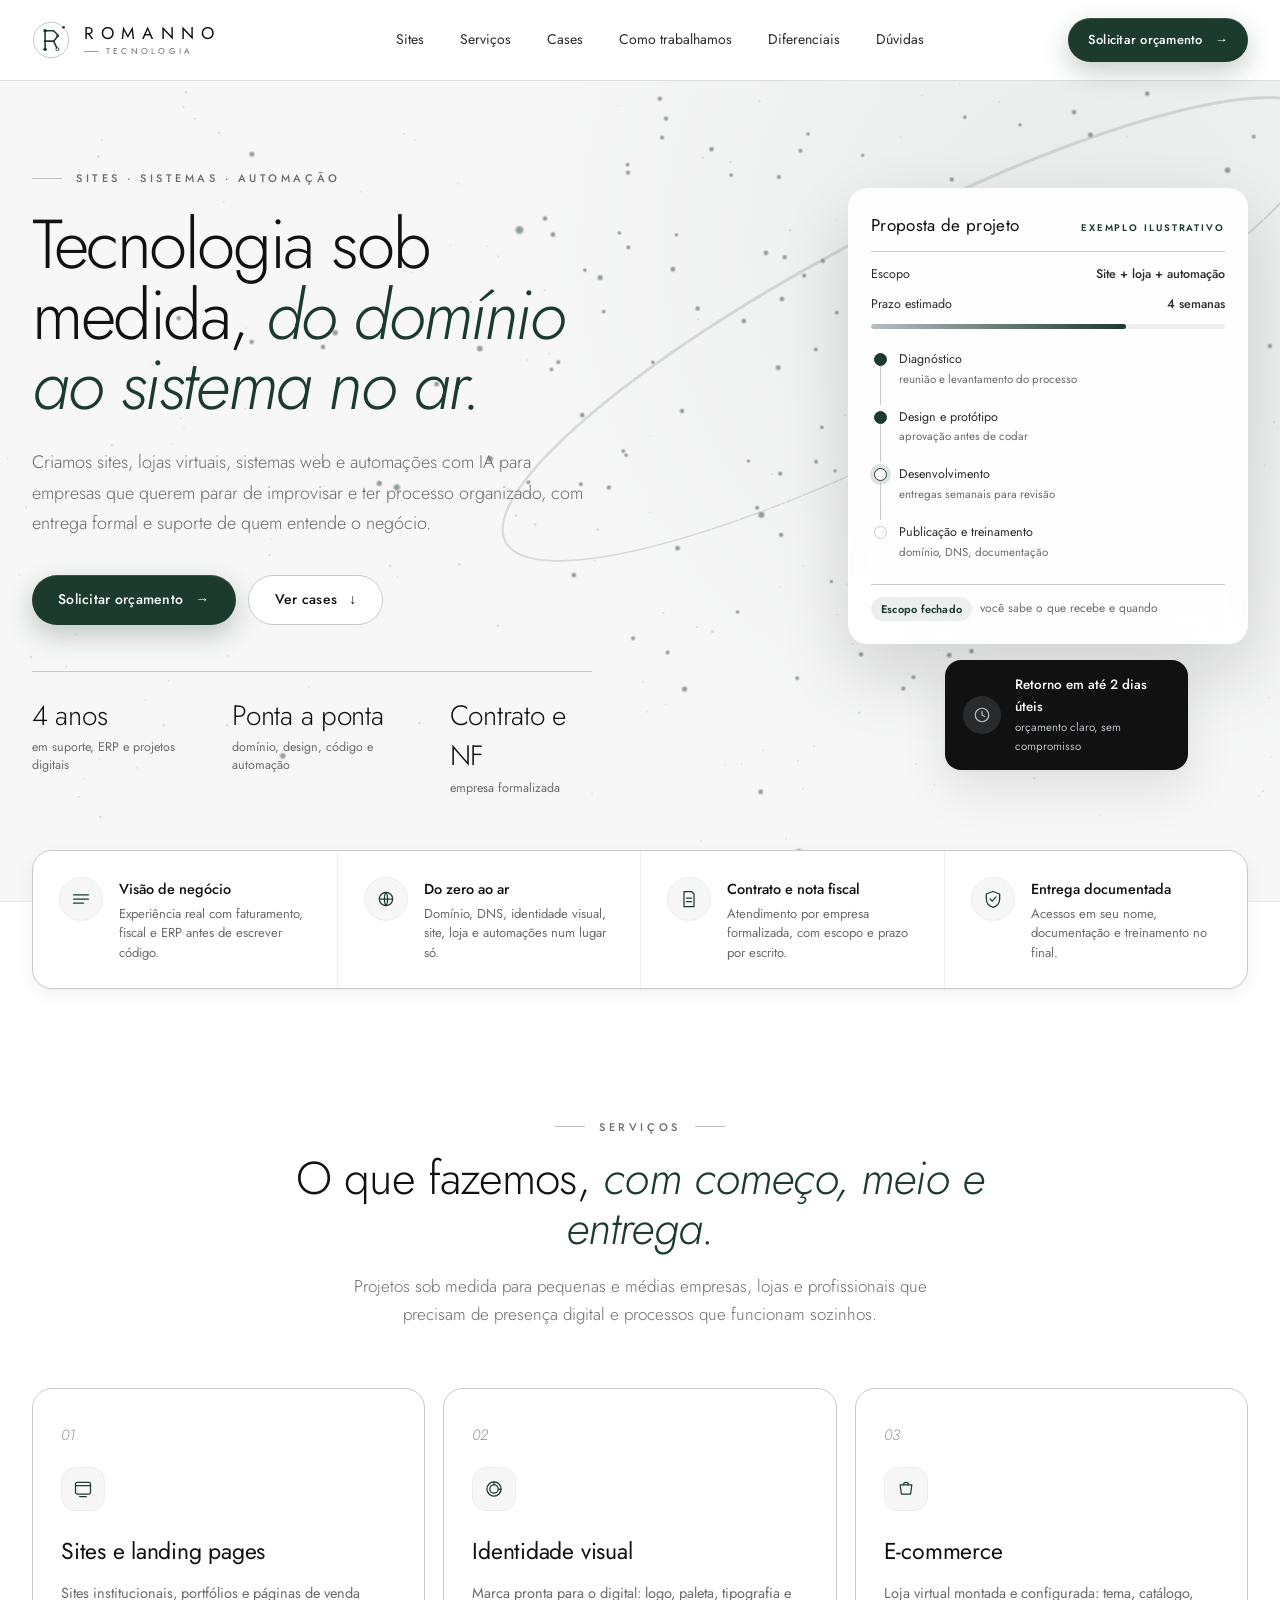
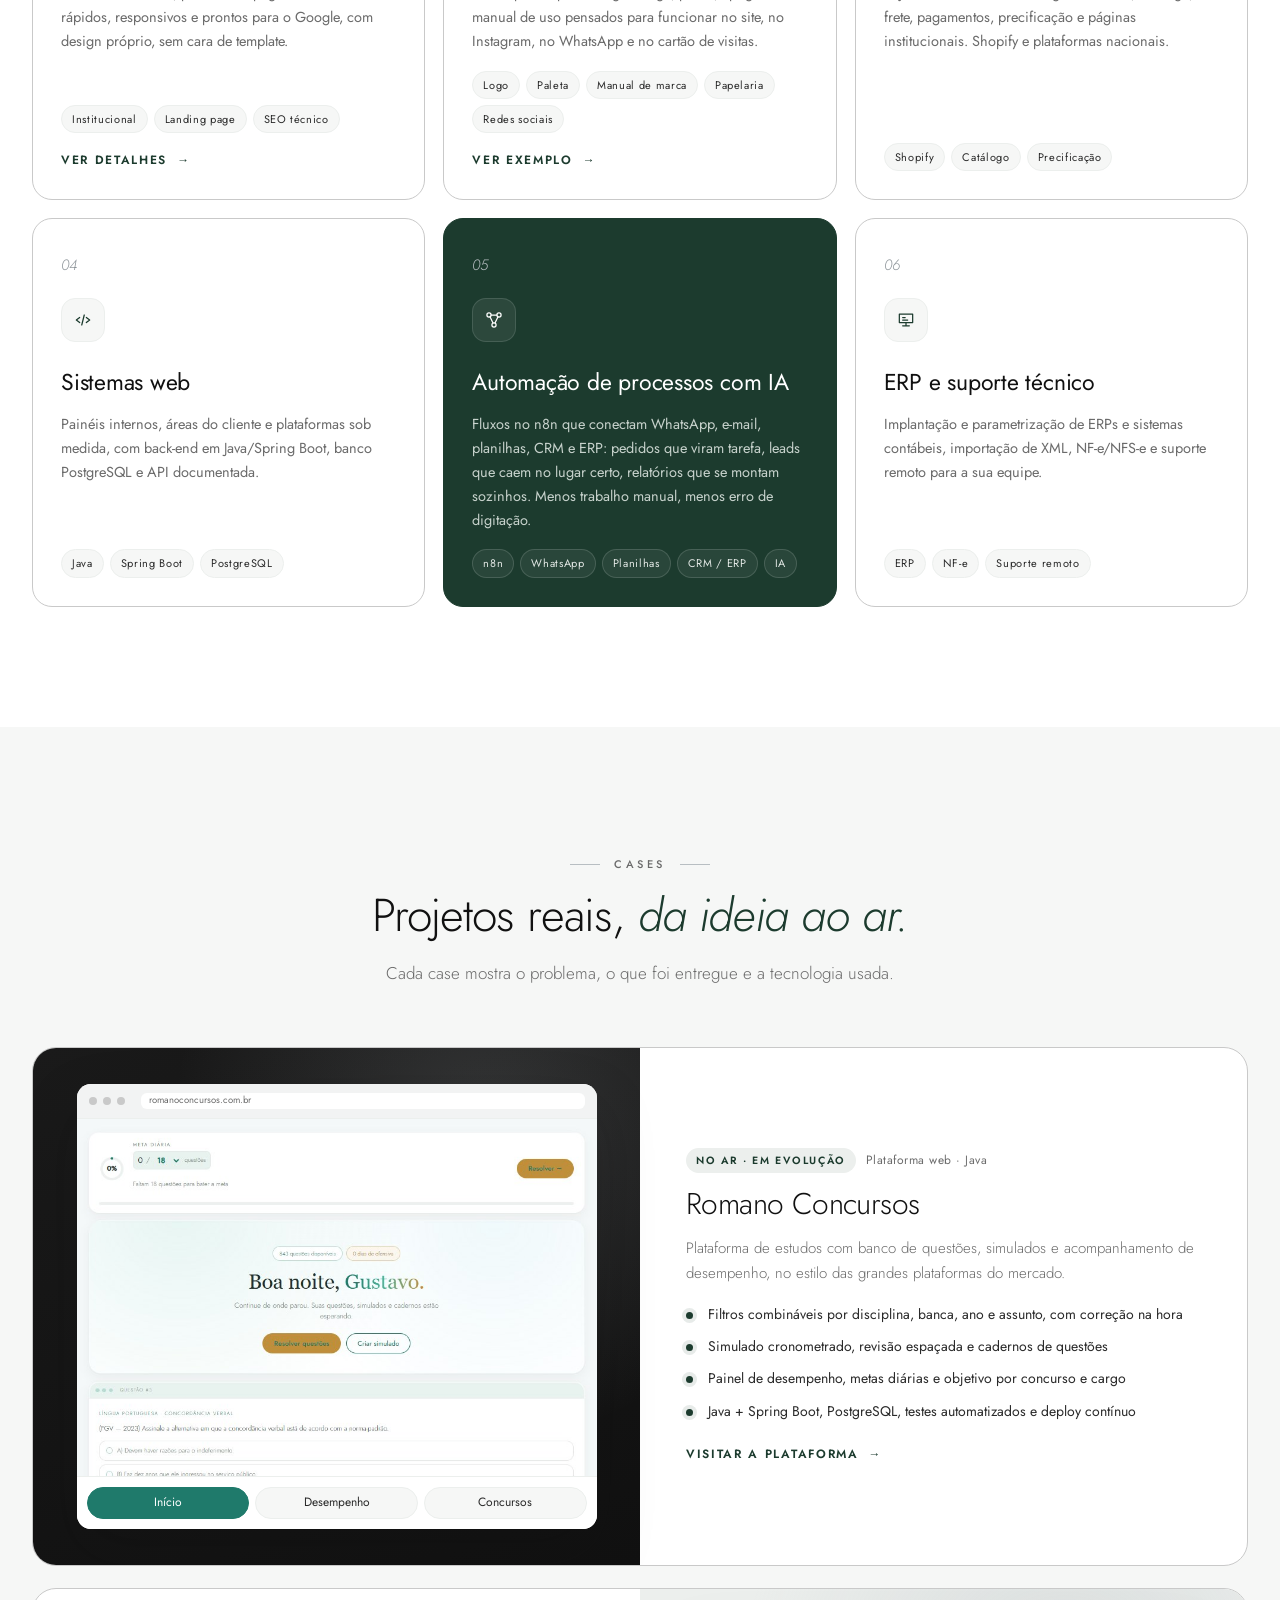
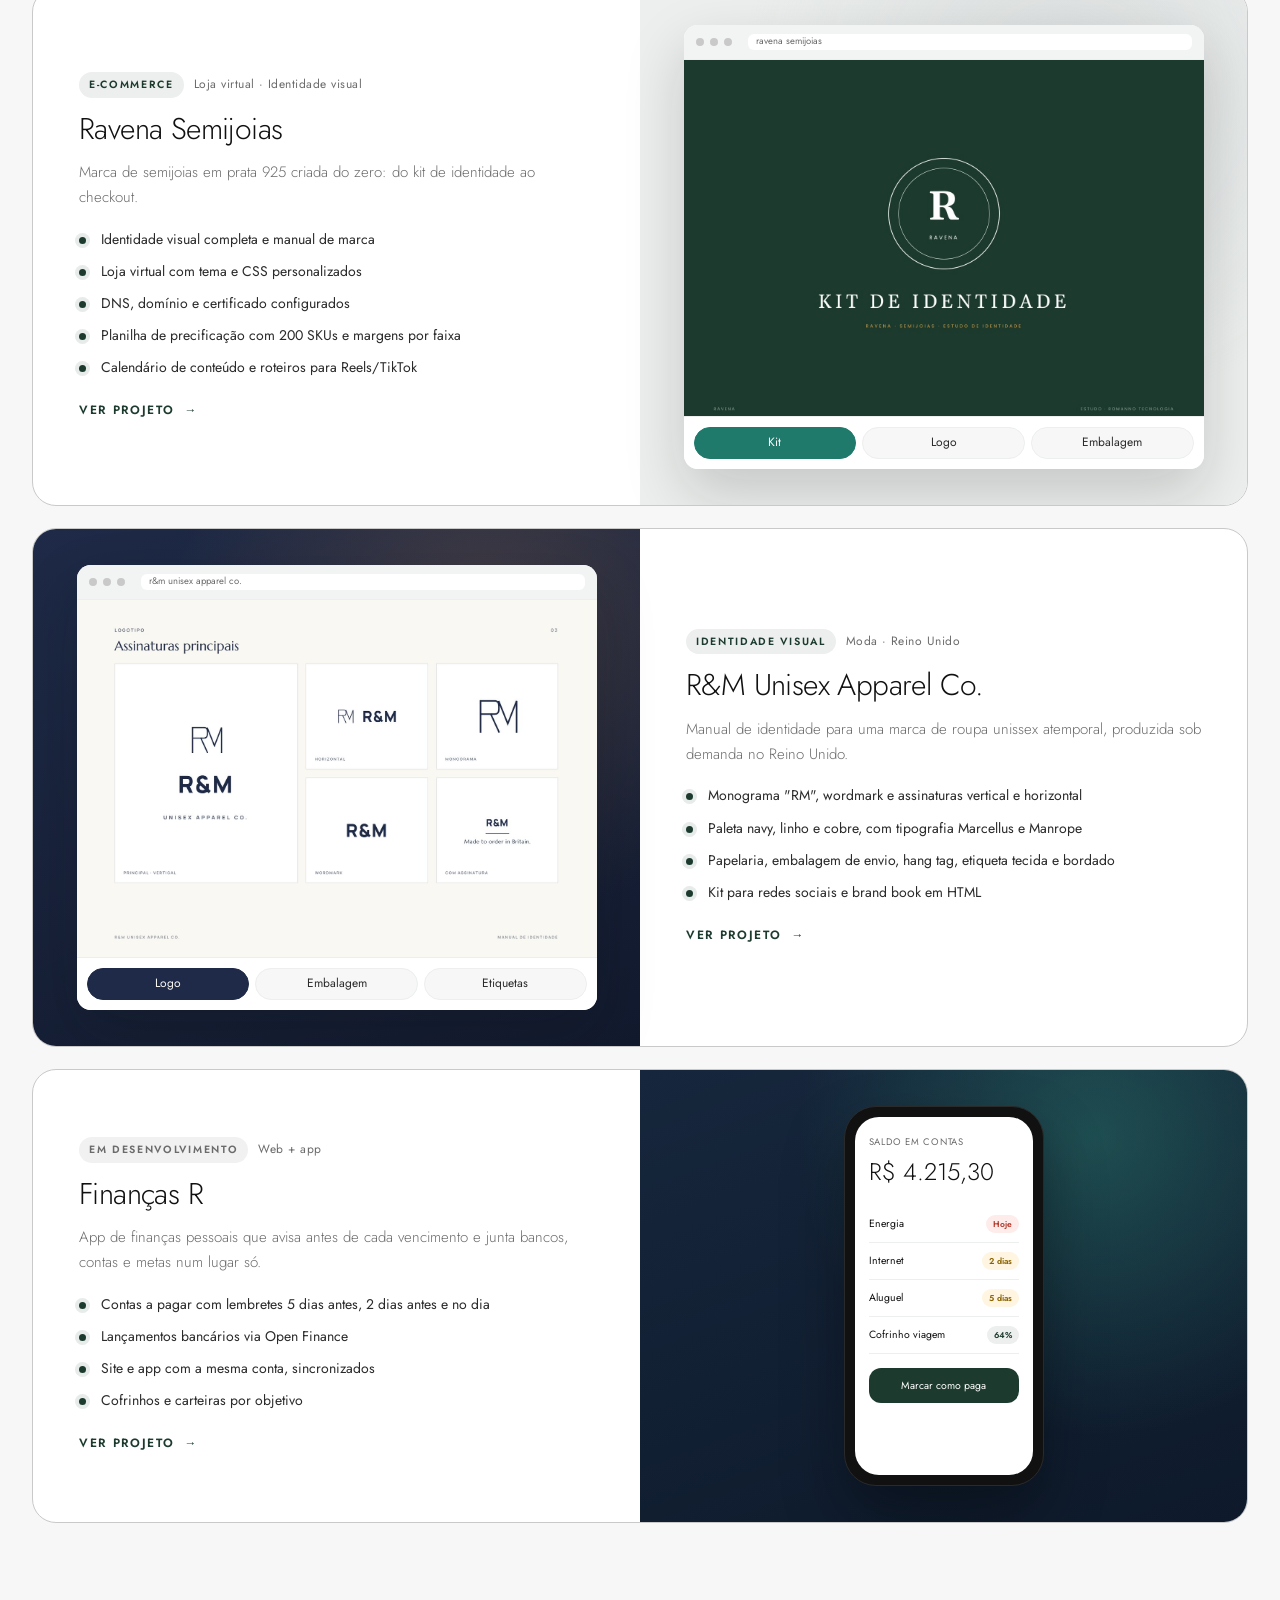
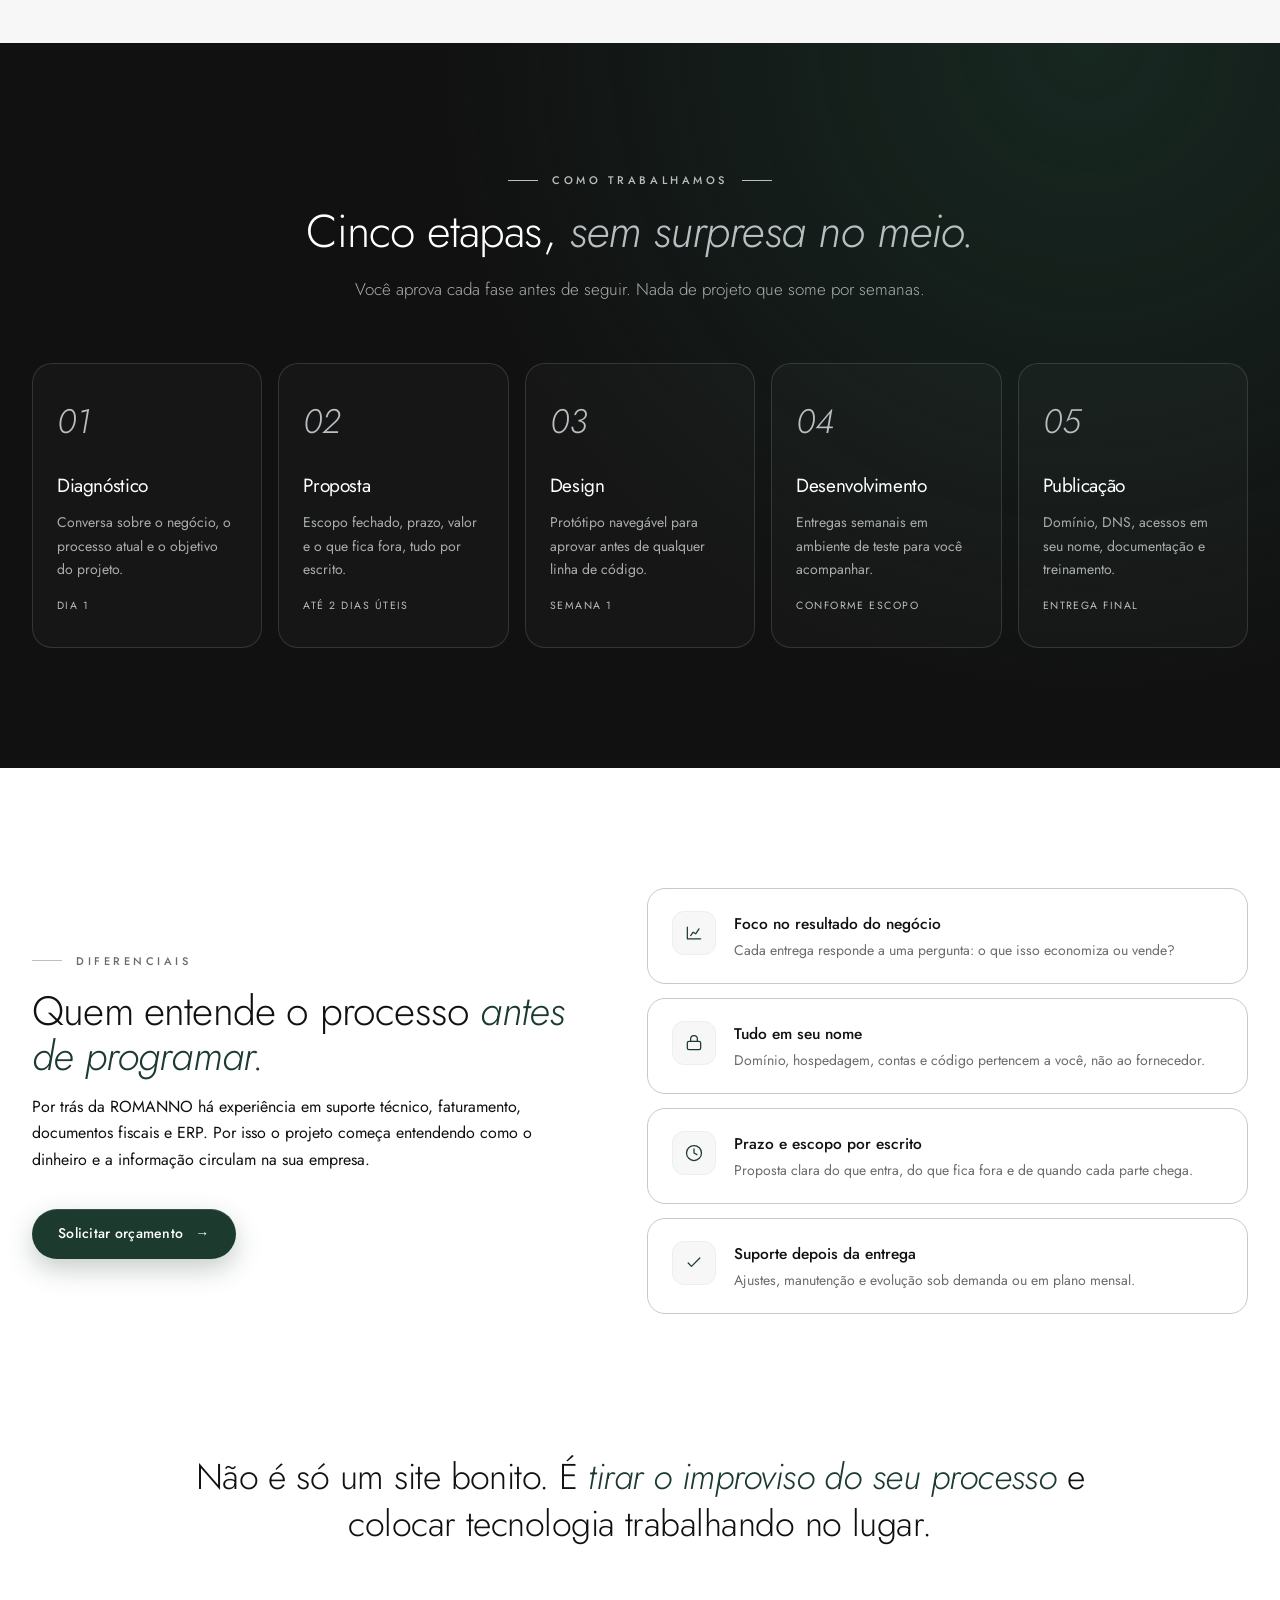
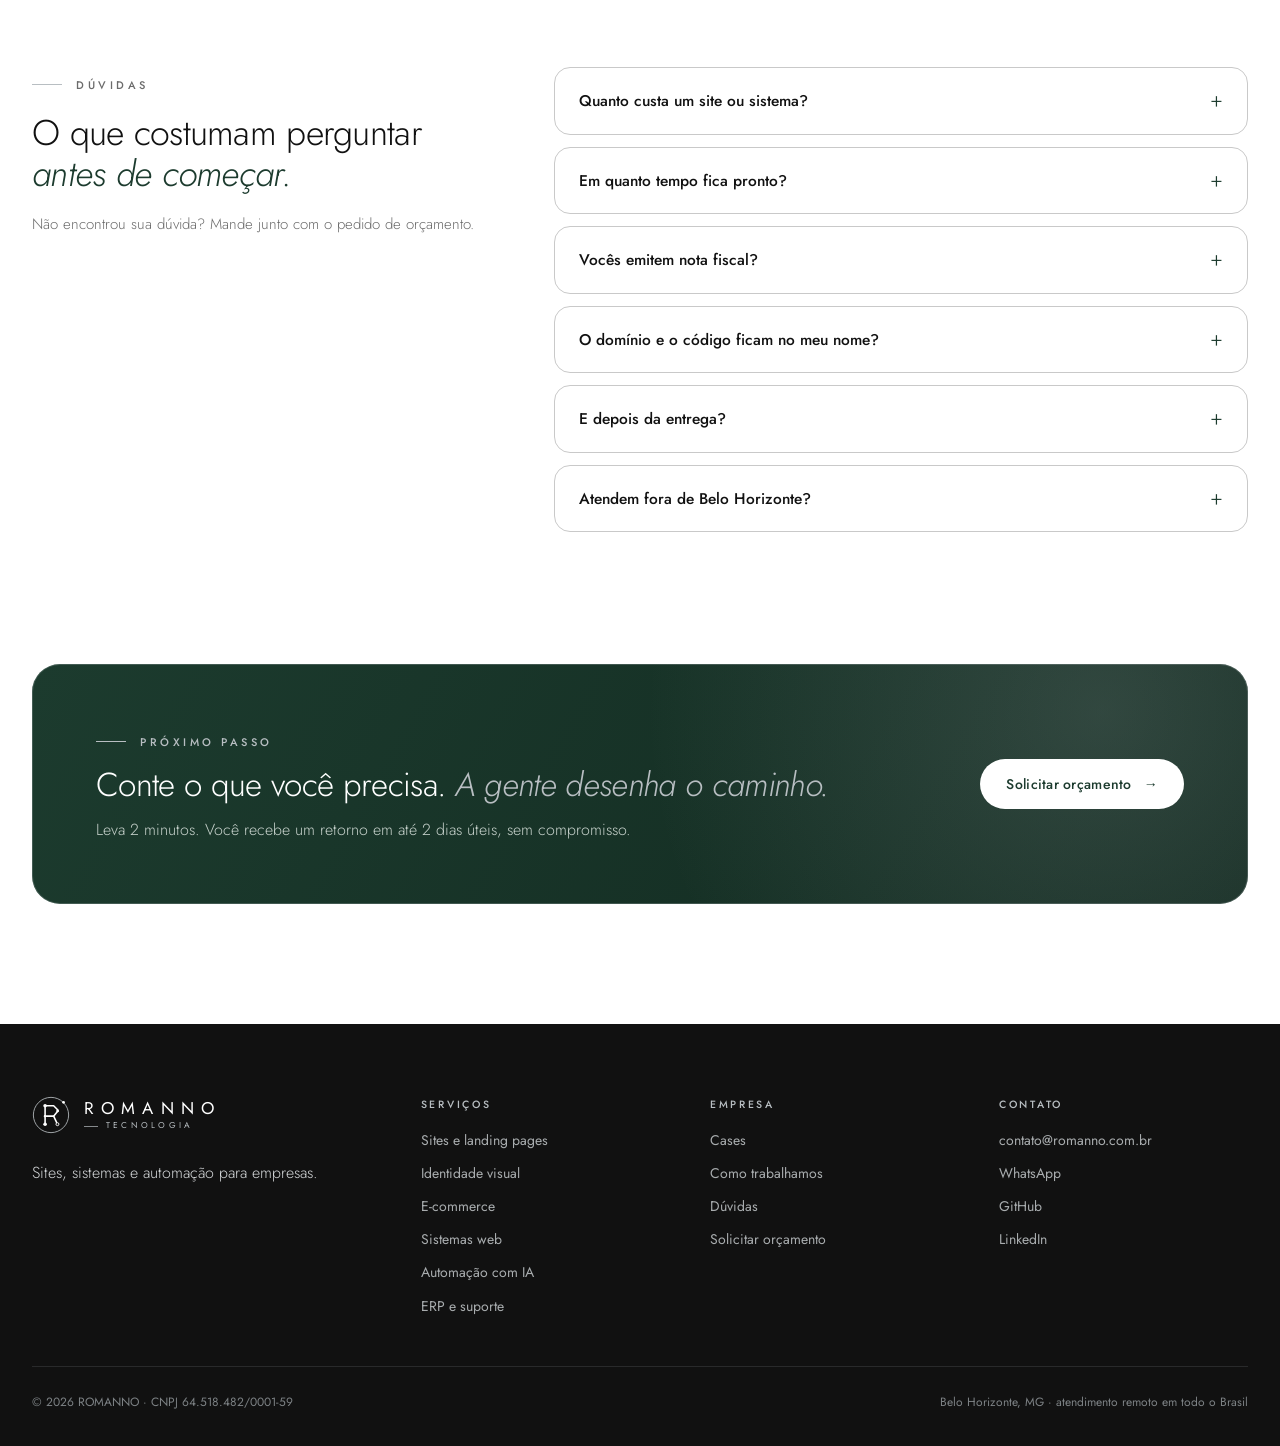
==== commit 2ad39ee6: "Prazo de retorno passa para 2 dias úteis" ====
--- a/index.html
+++ b/index.html
@@ -84,7 +84,7 @@
           </ul>
           <div class="mock-foot"><span class="pill">Escopo fechado</span>você sabe o que recebe e quando</div>
         </div>
-        <div class="chip"><span class="chip-ic"><svg viewBox="0 0 24 24"><circle cx="12" cy="12" r="9"/><path d="M12 7v5l3.5 2"/></svg></span><div><b>Retorno em até 1 dia útil</b><small>orçamento claro, sem compromisso</small></div></div>
+        <div class="chip"><span class="chip-ic"><svg viewBox="0 0 24 24"><circle cx="12" cy="12" r="9"/><path d="M12 7v5l3.5 2"/></svg></span><div><b>Retorno em até 2 dias úteis</b><small>orçamento claro, sem compromisso</small></div></div>
       </div>
     </div>
   </section>
@@ -336,7 +336,7 @@
         <div>
           <div class="eyebrow">Próximo passo</div>
           <h3>Conte o que você precisa. <em>A gente desenha o caminho.</em></h3>
-          <p>Leva 2 minutos. Você recebe um retorno em até 1 dia útil, sem compromisso.</p>
+          <p>Leva 2 minutos. Você recebe um retorno em até 2 dias úteis, sem compromisso.</p>
         </div>
         <a class="btn" href="orcamento.html">Solicitar orçamento <span class="arr">→</span></a>
       </div>
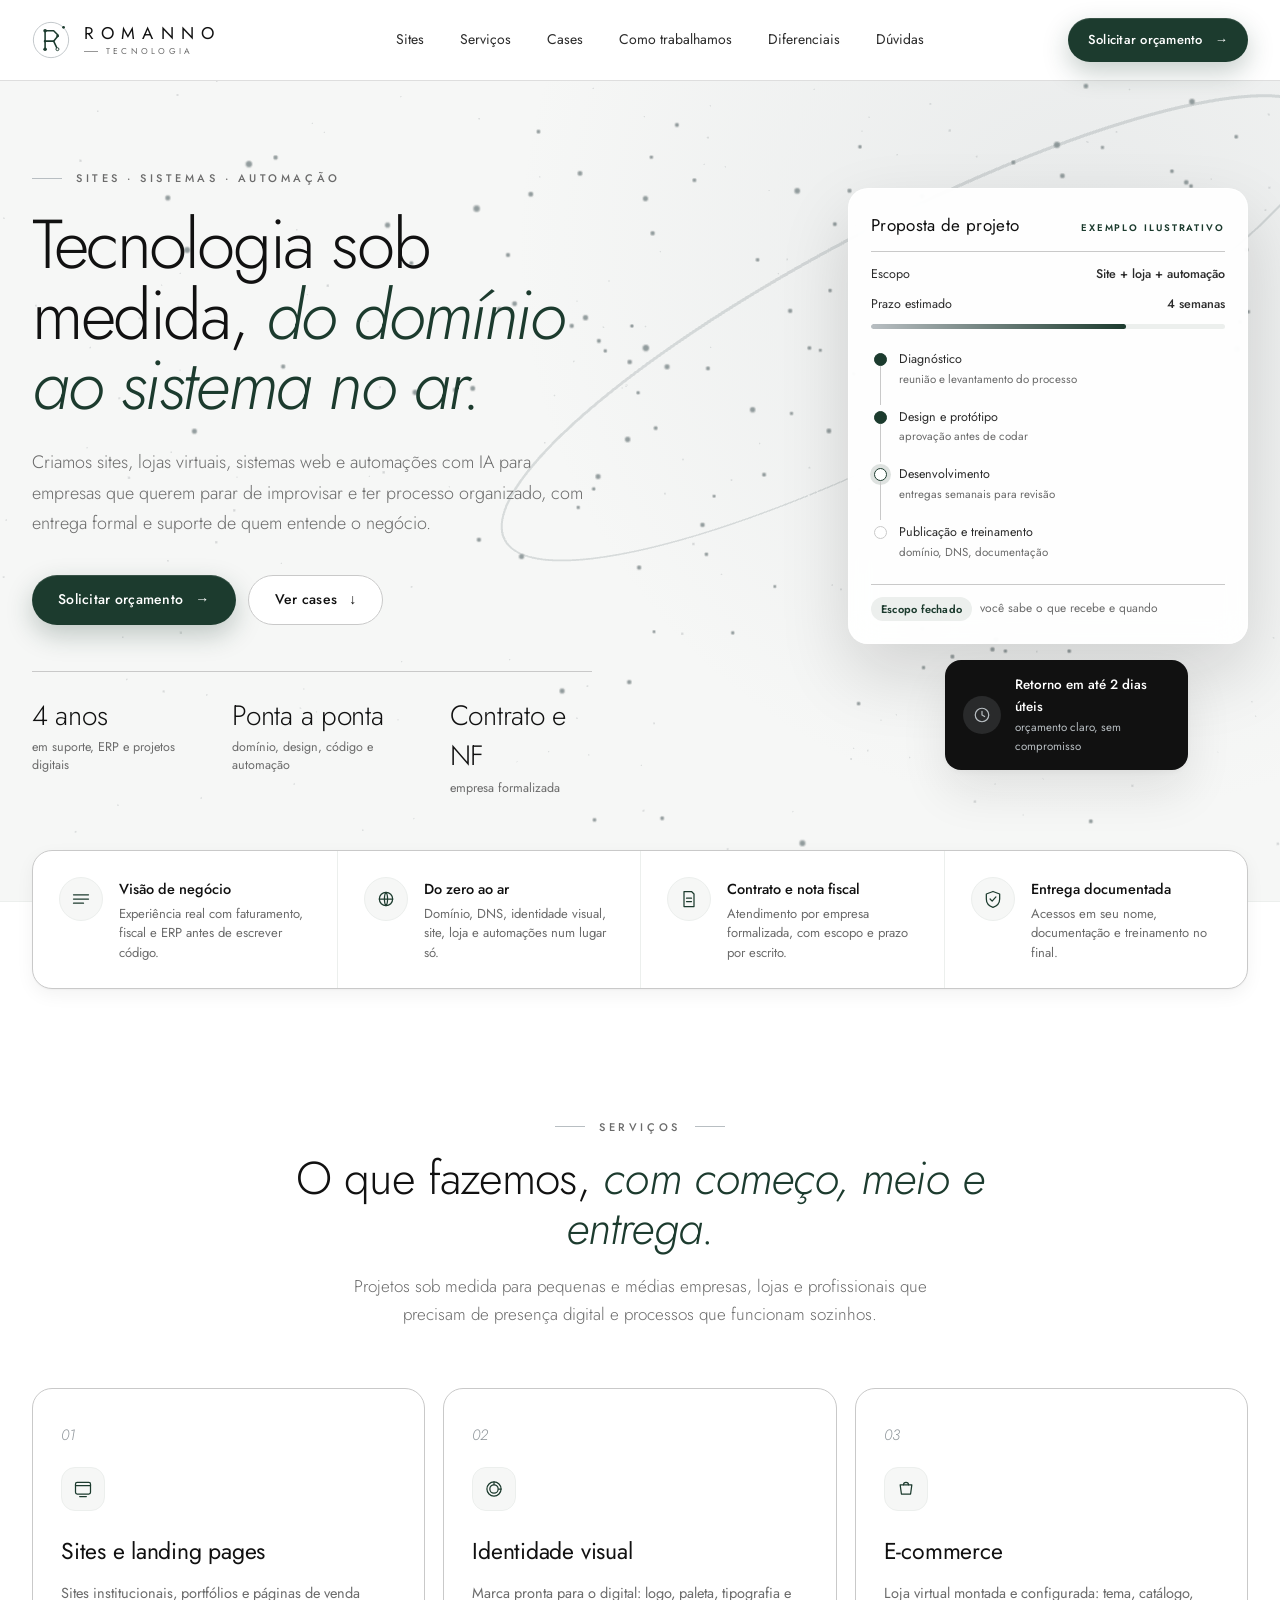
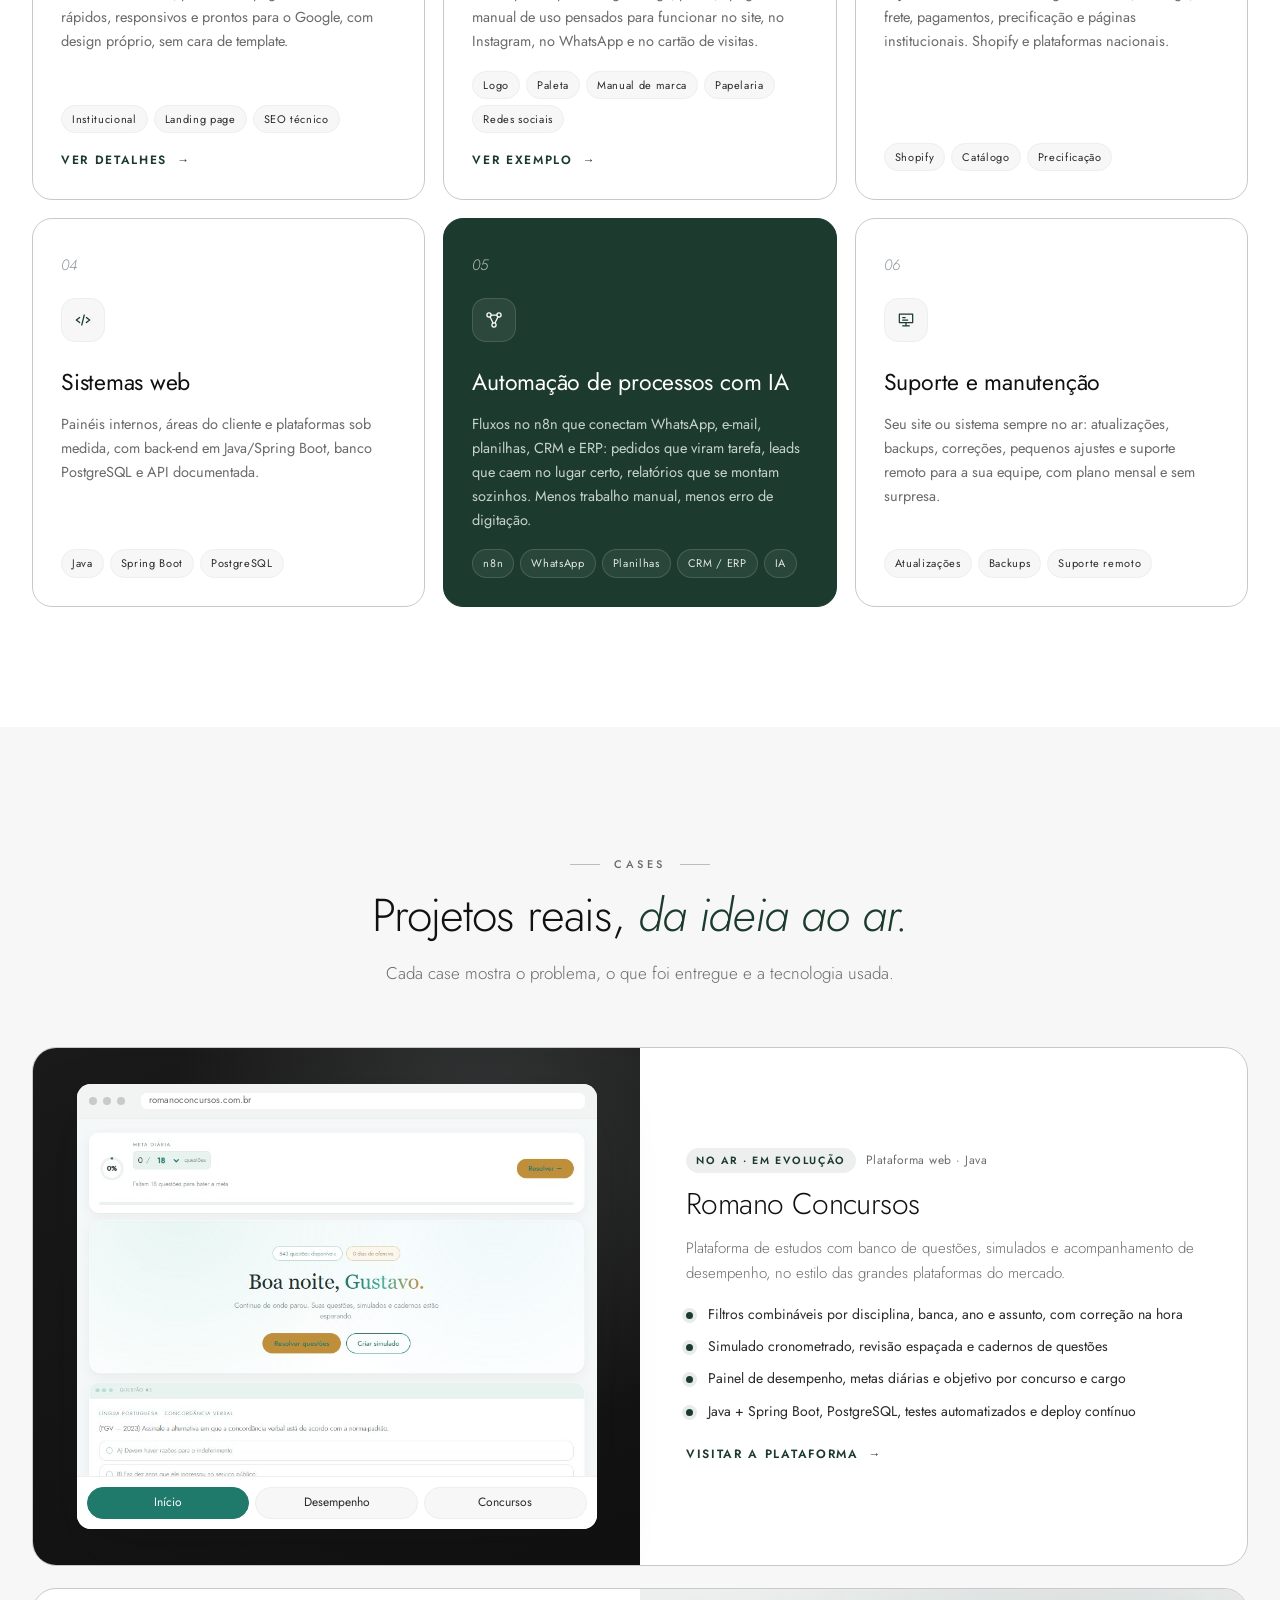
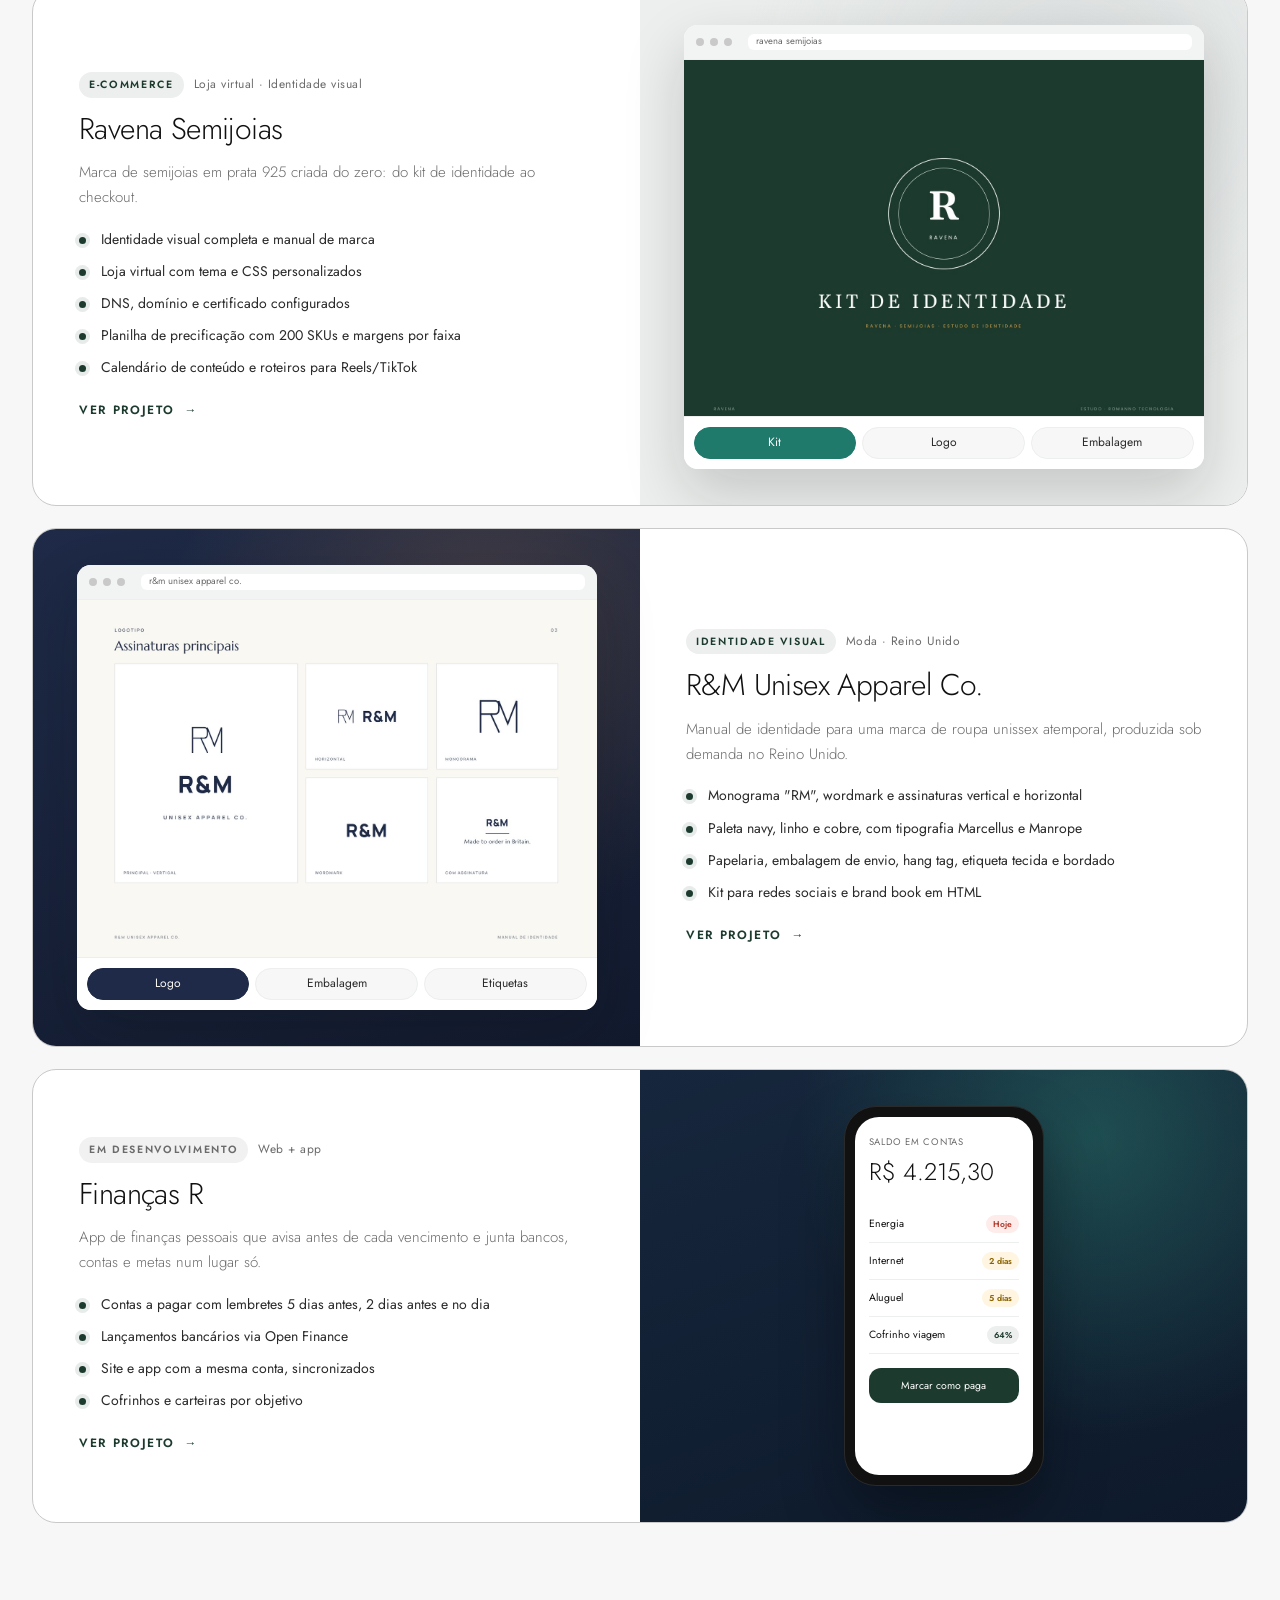
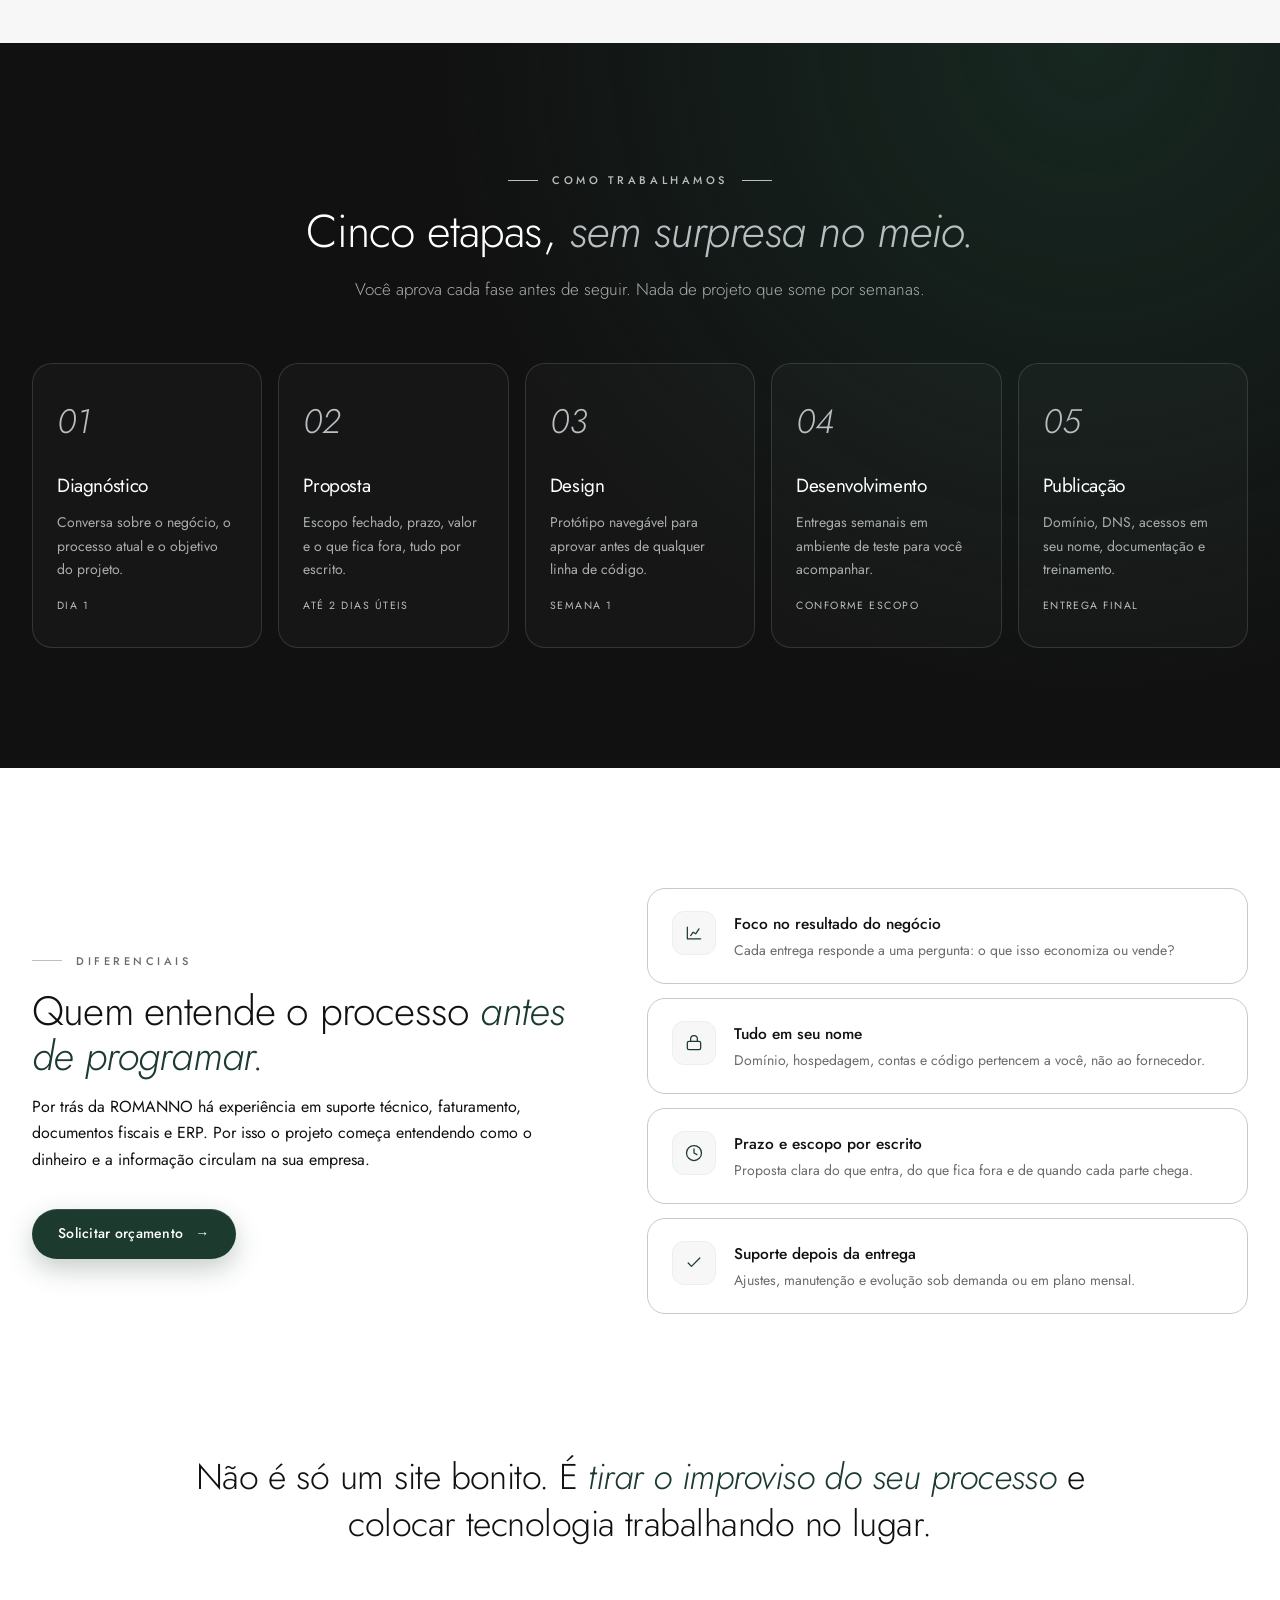
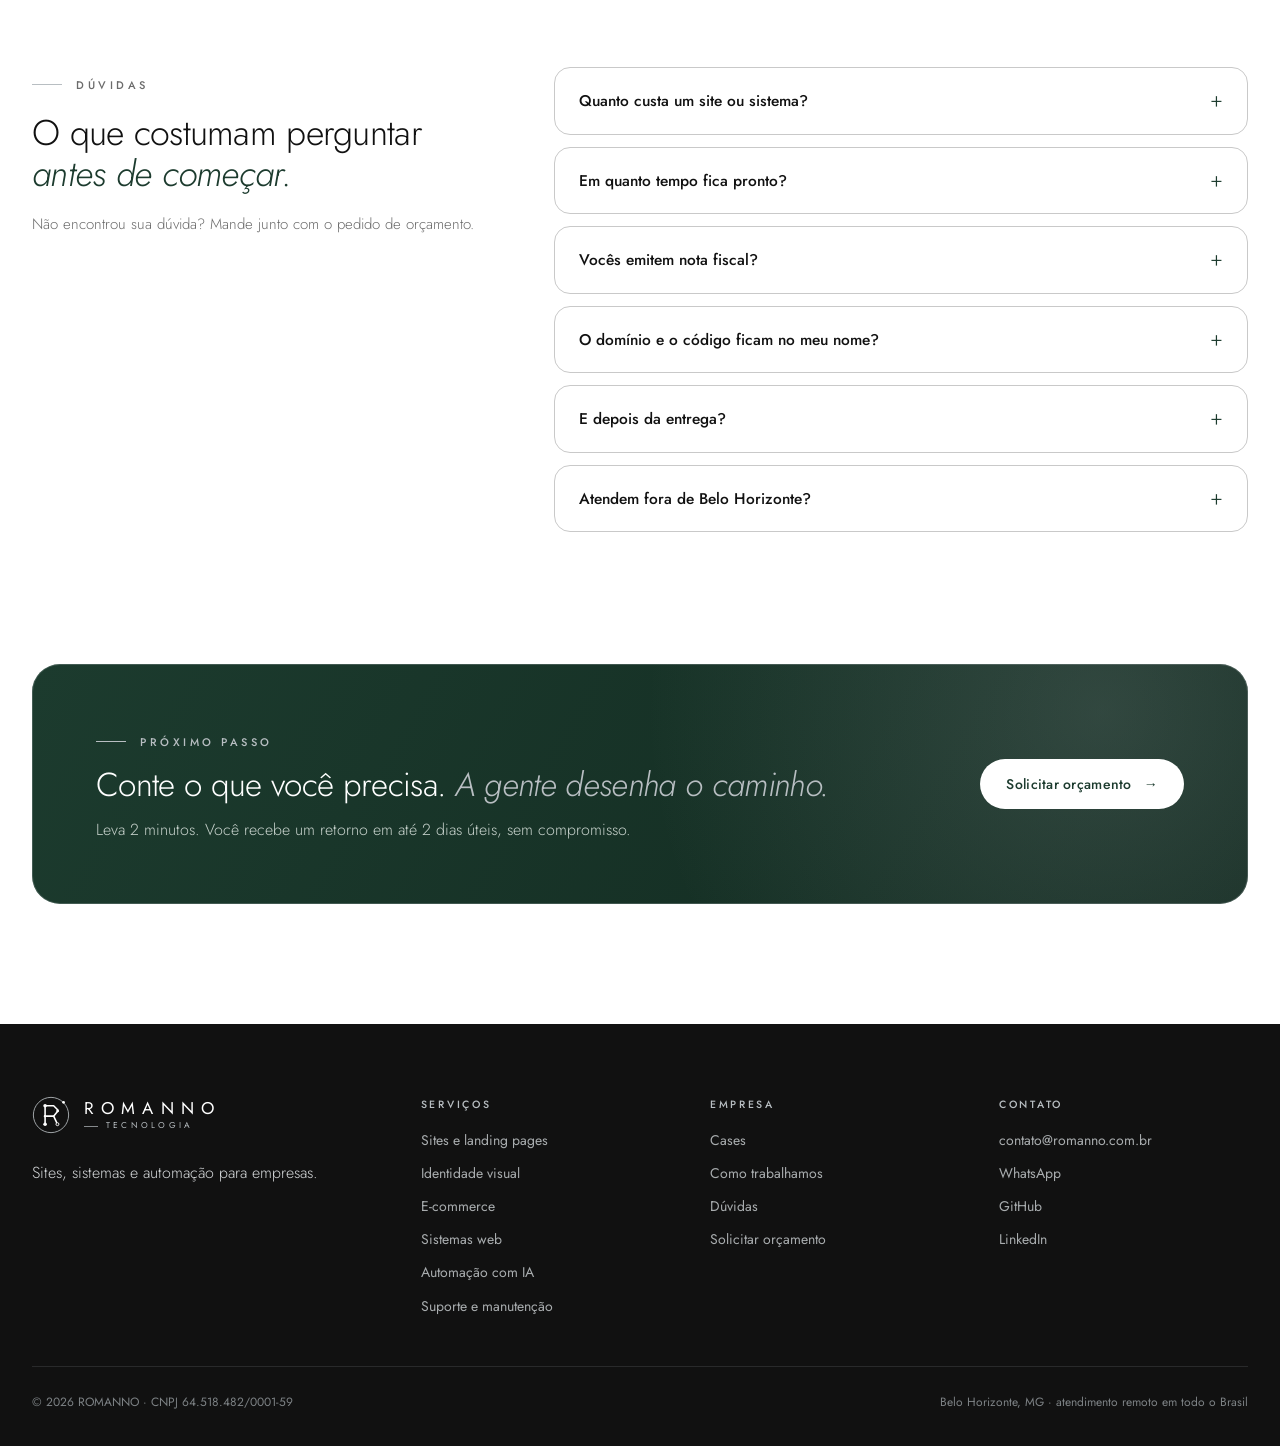
==== commit 4af37b0b: "Troca o serviço de ERP por suporte e manutenção" ====
--- a/index.html
+++ b/index.html
@@ -17,7 +17,7 @@
 <meta property="og:locale" content="pt_BR">
 <meta property="og:site_name" content="ROMANNO">
 <meta name="twitter:card" content="summary_large_image">
-<script type="application/ld+json">{"@context": "https://schema.org", "@graph": [{"@type": "ProfessionalService", "@id": "https://romanno.com.br/#empresa", "name": "Romanno Tecnologia", "legalName": "GUSTAVO HENRIQUE SILVA ROMANO LTDA", "taxID": "64.518.482/0001-59", "url": "https://romanno.com.br/", "logo": "https://romanno.com.br/assets/img/monograma.svg", "image": "https://romanno.com.br/assets/img/og.jpg", "description": "Sites, lojas virtuais, sistemas web e automações com IA para empresas.", "email": "contato@romanno.com.br", "address": {"@type": "PostalAddress", "addressLocality": "Belo Horizonte", "addressRegion": "MG", "addressCountry": "BR"}, "areaServed": {"@type": "Country", "name": "Brasil"}, "knowsAbout": ["Desenvolvimento de sites", "E-commerce", "Sistemas web", "Automação de processos", "n8n", "ERP"], "sameAs": ["https://github.com/gustavoromanno", "https://www.linkedin.com/in/gustavoromanno"], "telephone": "+55 31 93301-5571"}, {"@type": "WebSite", "@id": "https://romanno.com.br/#site", "url": "https://romanno.com.br/", "name": "ROMANNO", "inLanguage": "pt-BR", "publisher": {"@id": "https://romanno.com.br/#empresa"}}, {"@type": "FAQPage", "@id": "https://romanno.com.br/#faq", "mainEntity": [{"@type": "Question", "name": "Quanto custa um site ou sistema?", "acceptedAnswer": {"@type": "Answer", "text": "Depende do escopo. Por isso o orçamento começa com algumas perguntas sobre o projeto. Você recebe uma proposta com valor fechado, prazo e o que está incluído, sem cobrança por hora surpresa."}}, {"@type": "Question", "name": "Em quanto tempo fica pronto?", "acceptedAnswer": {"@type": "Answer", "text": "Uma landing page costuma levar de 1 a 2 semanas; uma loja virtual, de 2 a 4; sistemas sob medida são planejados em etapas. O prazo exato vem na proposta."}}, {"@type": "Question", "name": "Vocês emitem nota fiscal?", "acceptedAnswer": {"@type": "Answer", "text": "Sim. O atendimento é feito por empresa formalizada, com contrato e nota fiscal de serviço."}}, {"@type": "Question", "name": "O domínio e o código ficam no meu nome?", "acceptedAnswer": {"@type": "Answer", "text": "Sim. Domínio, hospedagem, contas das plataformas e repositório ficam em nome da sua empresa. No final você recebe acessos e documentação."}}, {"@type": "Question", "name": "E depois da entrega?", "acceptedAnswer": {"@type": "Answer", "text": "Há um período de ajustes incluído. Depois, manutenção e novas funcionalidades podem ser contratadas sob demanda ou num plano mensal."}}, {"@type": "Question", "name": "Atendem fora de Belo Horizonte?", "acceptedAnswer": {"@type": "Answer", "text": "Sim. O trabalho é 100% remoto, com reuniões por vídeo e acompanhamento online."}}]}]}</script>
+<script type="application/ld+json">{"@context": "https://schema.org", "@graph": [{"@type": "ProfessionalService", "@id": "https://romanno.com.br/#empresa", "name": "Romanno Tecnologia", "legalName": "GUSTAVO HENRIQUE SILVA ROMANO LTDA", "taxID": "64.518.482/0001-59", "url": "https://romanno.com.br/", "logo": "https://romanno.com.br/assets/img/monograma.svg", "image": "https://romanno.com.br/assets/img/og.jpg", "description": "Sites, lojas virtuais, sistemas web e automações com IA para empresas.", "email": "contato@romanno.com.br", "address": {"@type": "PostalAddress", "addressLocality": "Belo Horizonte", "addressRegion": "MG", "addressCountry": "BR"}, "areaServed": {"@type": "Country", "name": "Brasil"}, "knowsAbout": ["Desenvolvimento de sites", "E-commerce", "Sistemas web", "Automação de processos", "n8n", "Suporte e manutenção de sites"], "sameAs": ["https://github.com/gustavoromanno", "https://www.linkedin.com/in/gustavoromanno"], "telephone": "+55 31 93301-5571"}, {"@type": "WebSite", "@id": "https://romanno.com.br/#site", "url": "https://romanno.com.br/", "name": "ROMANNO", "inLanguage": "pt-BR", "publisher": {"@id": "https://romanno.com.br/#empresa"}}, {"@type": "FAQPage", "@id": "https://romanno.com.br/#faq", "mainEntity": [{"@type": "Question", "name": "Quanto custa um site ou sistema?", "acceptedAnswer": {"@type": "Answer", "text": "Depende do escopo. Por isso o orçamento começa com algumas perguntas sobre o projeto. Você recebe uma proposta com valor fechado, prazo e o que está incluído, sem cobrança por hora surpresa."}}, {"@type": "Question", "name": "Em quanto tempo fica pronto?", "acceptedAnswer": {"@type": "Answer", "text": "Uma landing page costuma levar de 1 a 2 semanas; uma loja virtual, de 2 a 4; sistemas sob medida são planejados em etapas. O prazo exato vem na proposta."}}, {"@type": "Question", "name": "Vocês emitem nota fiscal?", "acceptedAnswer": {"@type": "Answer", "text": "Sim. O atendimento é feito por empresa formalizada, com contrato e nota fiscal de serviço."}}, {"@type": "Question", "name": "O domínio e o código ficam no meu nome?", "acceptedAnswer": {"@type": "Answer", "text": "Sim. Domínio, hospedagem, contas das plataformas e repositório ficam em nome da sua empresa. No final você recebe acessos e documentação."}}, {"@type": "Question", "name": "E depois da entrega?", "acceptedAnswer": {"@type": "Answer", "text": "Há um período de ajustes incluído. Depois, manutenção e novas funcionalidades podem ser contratadas sob demanda ou num plano mensal."}}, {"@type": "Question", "name": "Atendem fora de Belo Horizonte?", "acceptedAnswer": {"@type": "Answer", "text": "Sim. O trabalho é 100% remoto, com reuniões por vídeo e acompanhamento online."}}]}]}</script>
 <link rel="icon" href="favicon.ico" sizes="48x48">
 <link rel="icon" href="favicon-192.png" type="image/png" sizes="192x192">
 <link rel="icon" href="assets/img/monograma.svg" type="image/svg+xml">
@@ -146,9 +146,9 @@
         <article class="service reveal">
           <span class="num">06</span>
           <div class="ic"><svg viewBox="0 0 24 24"><path d="M4 5h16v10H4z"/><path d="M8 19h8M12 15v4"/><path d="M8 9h3M8 12h6"/></svg></div>
-          <h3>ERP e suporte técnico</h3>
-          <p>Implantação e parametrização de ERPs e sistemas contábeis, importação de XML, NF-e/NFS-e e suporte remoto para a sua equipe.</p>
-          <div class="tags"><span>ERP</span><span>NF-e</span><span>Suporte remoto</span></div>
+          <h3>Suporte e manutenção</h3>
+          <p>Seu site ou sistema sempre no ar: atualizações, backups, correções, pequenos ajustes e suporte remoto para a sua equipe, com plano mensal e sem surpresa.</p>
+          <div class="tags"><span>Atualizações</span><span>Backups</span><span>Suporte remoto</span></div>
         </article>
       </div>
     </div>
@@ -351,7 +351,7 @@
         <a class="brand" href="./" style="color:#fff"><svg class="brand-mark" viewBox="252 195 360 360" fill="none" aria-hidden="true"><circle cx="432" cy="375" r="167" stroke="#B8BEC2" stroke-width="8"/><circle cx="551" cy="255" r="13" fill="currentColor"/><g stroke="currentColor" stroke-width="15" stroke-linecap="round" stroke-linejoin="round"><path d="M376 287V461"/><path d="M376 287H457L495 325V339L457 386H376"/><path d="M457 386L485 444"/></g><g fill="currentColor"><circle cx="376" cy="287" r="17"/><circle cx="376" cy="462" r="17"/><circle cx="374" cy="387" r="11"/><circle cx="495" cy="337" r="13"/></g><circle cx="493" cy="462" r="14" stroke="currentColor" stroke-width="9"/></svg><span class="brand-text"><b>ROMANNO</b><small>Tecnologia</small></span></a>
         <p class="footer-tag">Sites, sistemas e automação para empresas.</p>
       </div>
-      <div><h4>Serviços</h4><ul><li><a href="sites.html">Sites e landing pages</a></li><li><a href="#servicos">Identidade visual</a></li><li><a href="#servicos">E-commerce</a></li><li><a href="#servicos">Sistemas web</a></li><li><a href="#servicos">Automação com IA</a></li><li><a href="#servicos">ERP e suporte</a></li></ul></div>
+      <div><h4>Serviços</h4><ul><li><a href="sites.html">Sites e landing pages</a></li><li><a href="#servicos">Identidade visual</a></li><li><a href="#servicos">E-commerce</a></li><li><a href="#servicos">Sistemas web</a></li><li><a href="#servicos">Automação com IA</a></li><li><a href="#servicos">Suporte e manutenção</a></li></ul></div>
       <div><h4>Empresa</h4><ul><li><a href="#cases">Cases</a></li><li><a href="#processo">Como trabalhamos</a></li><li><a href="#faq">Dúvidas</a></li><li><a href="orcamento.html">Solicitar orçamento</a></li></ul></div>
       <div><h4>Contato</h4><ul><li><a data-email href="#"></a></li><li><a data-whatsapp href="#">WhatsApp</a></li><li><a href="https://github.com/gustavoromanno" target="_blank" rel="noopener">GitHub</a></li><li><a href="https://linkedin.com/in/gustavoromanno" target="_blank" rel="noopener">LinkedIn</a></li></ul></div>
     </div>
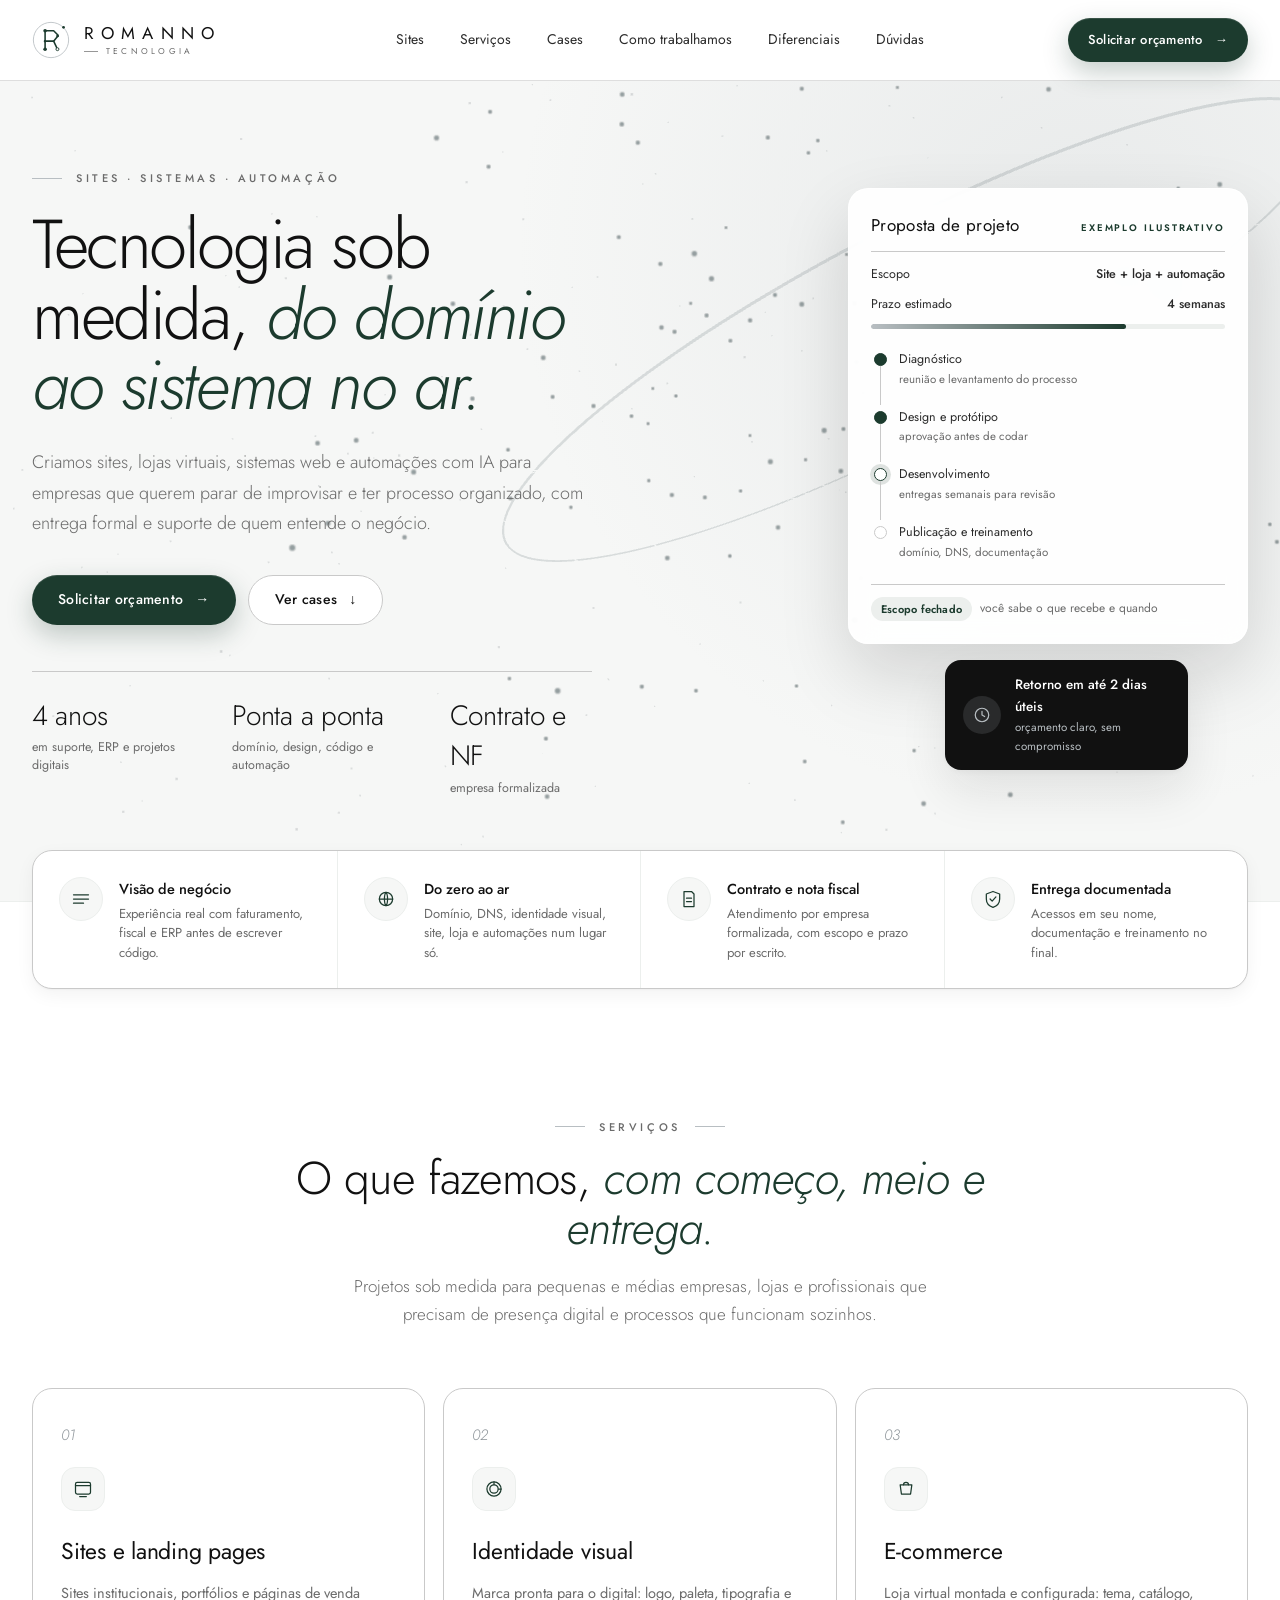
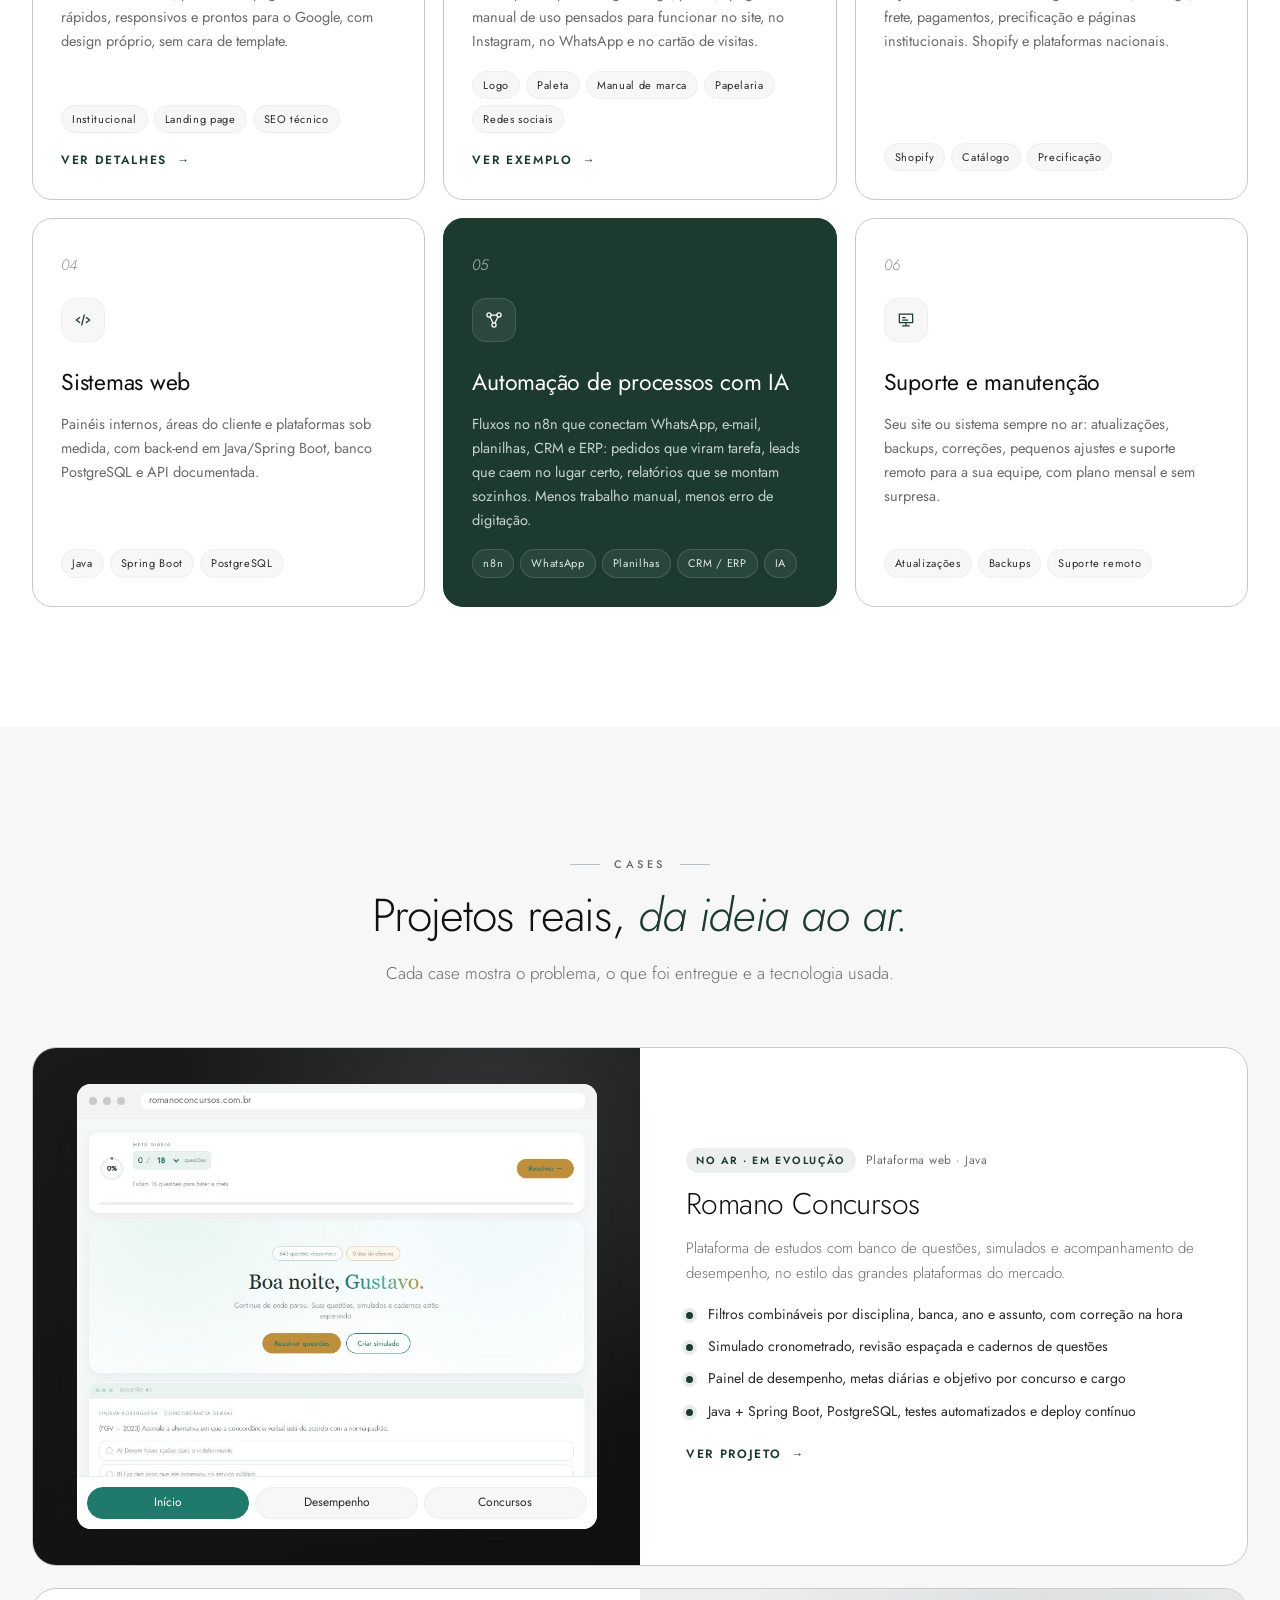
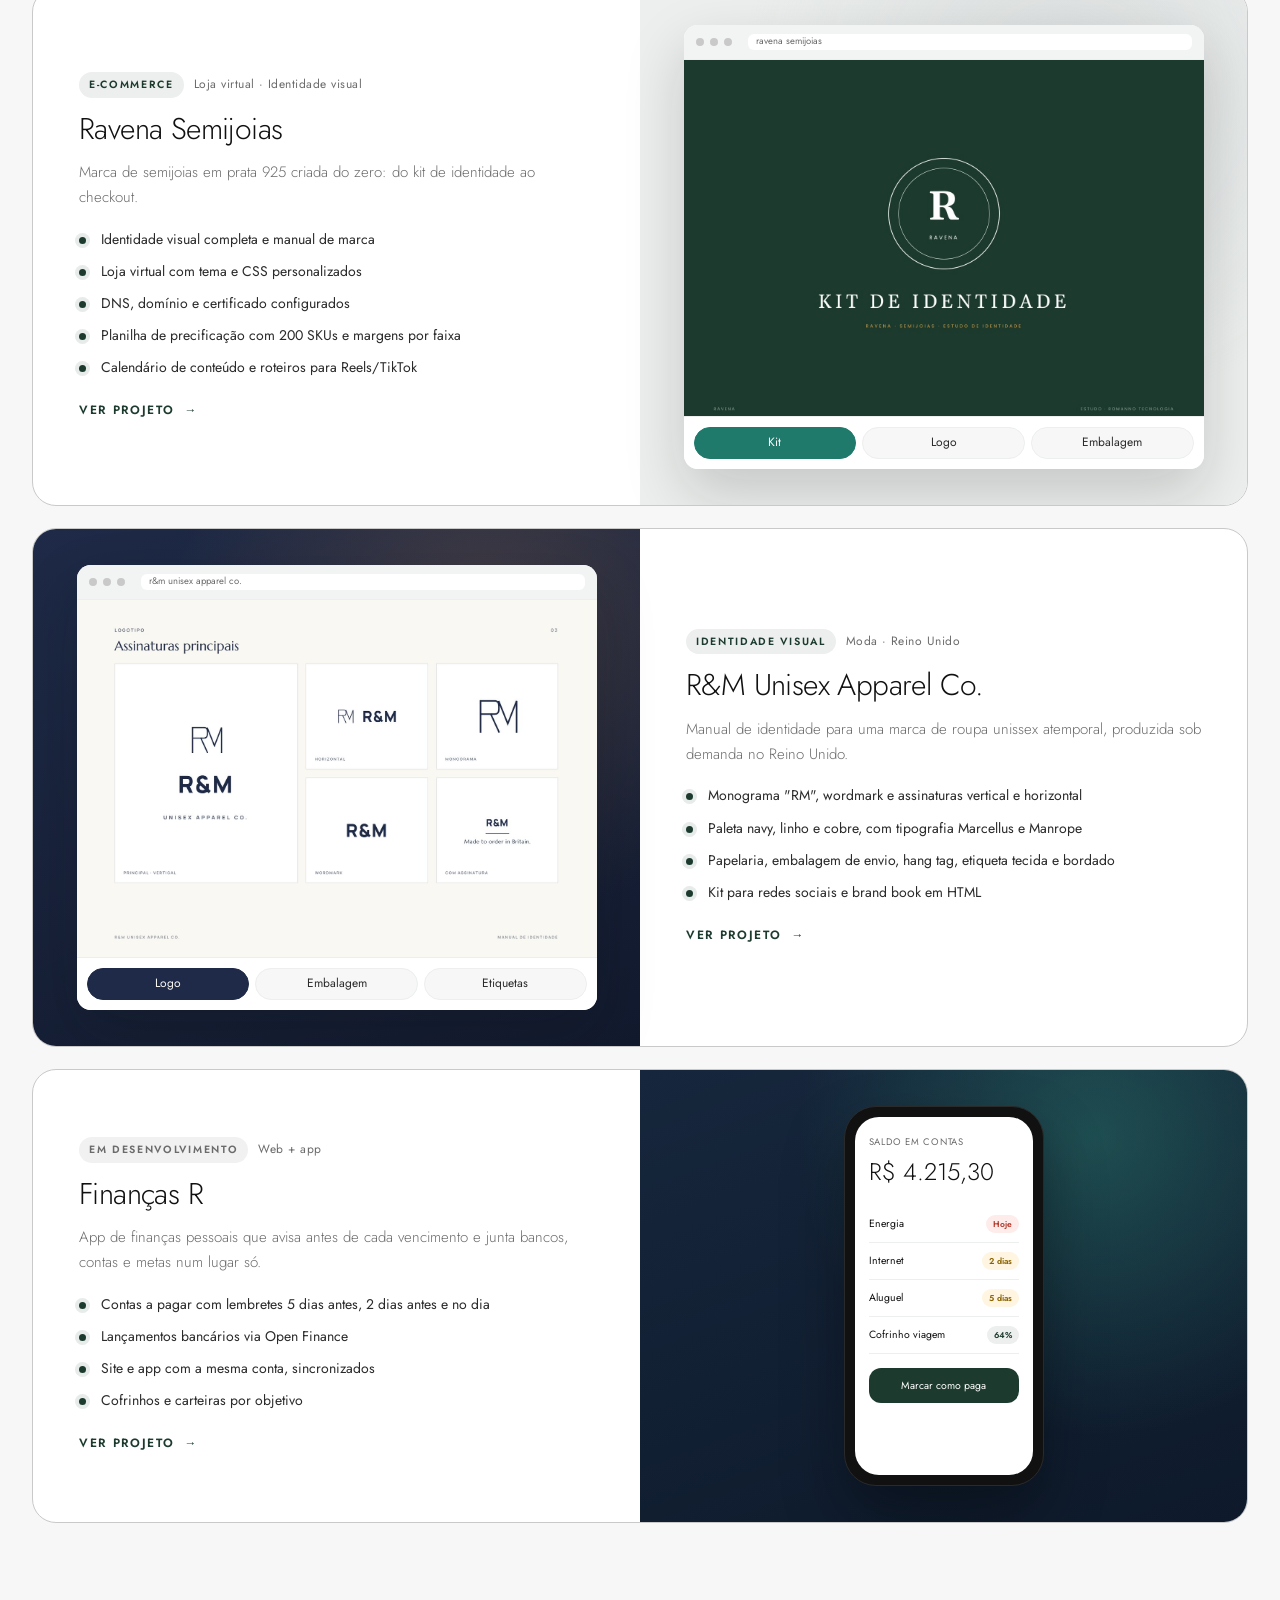
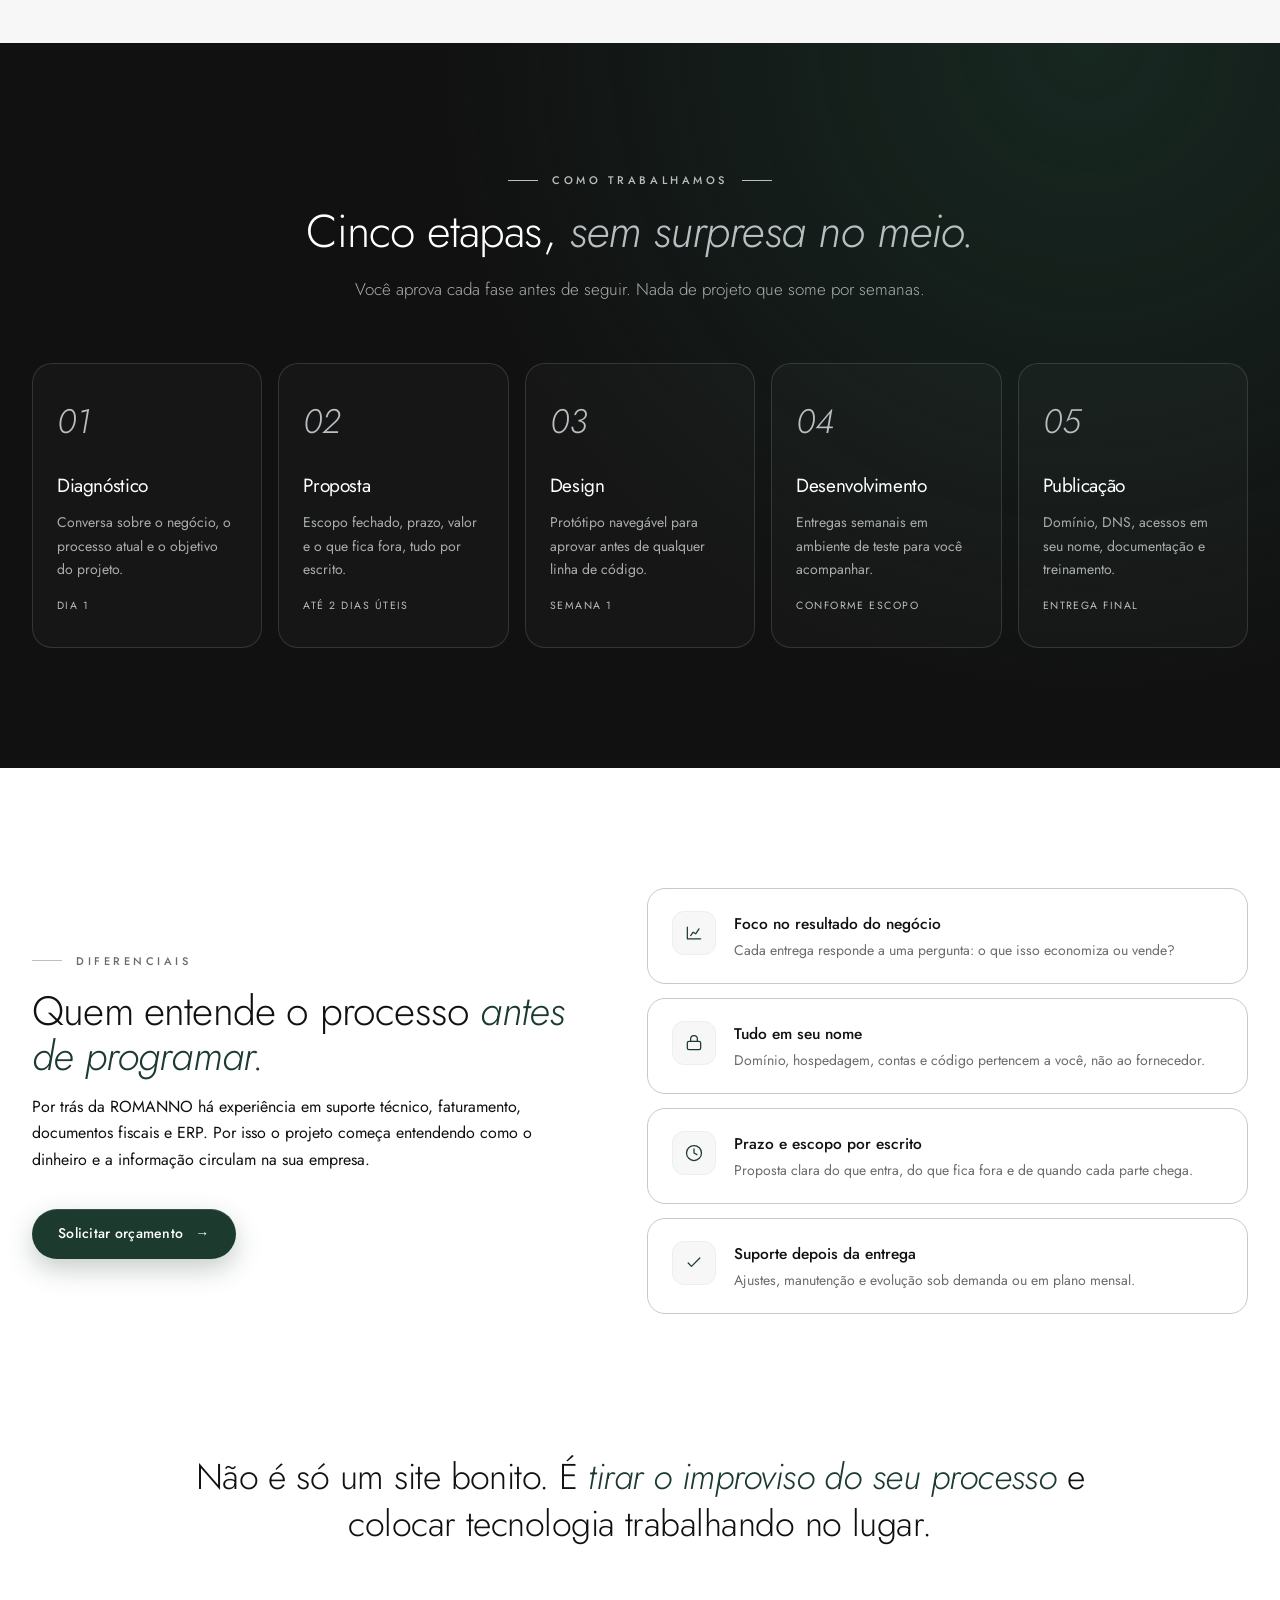
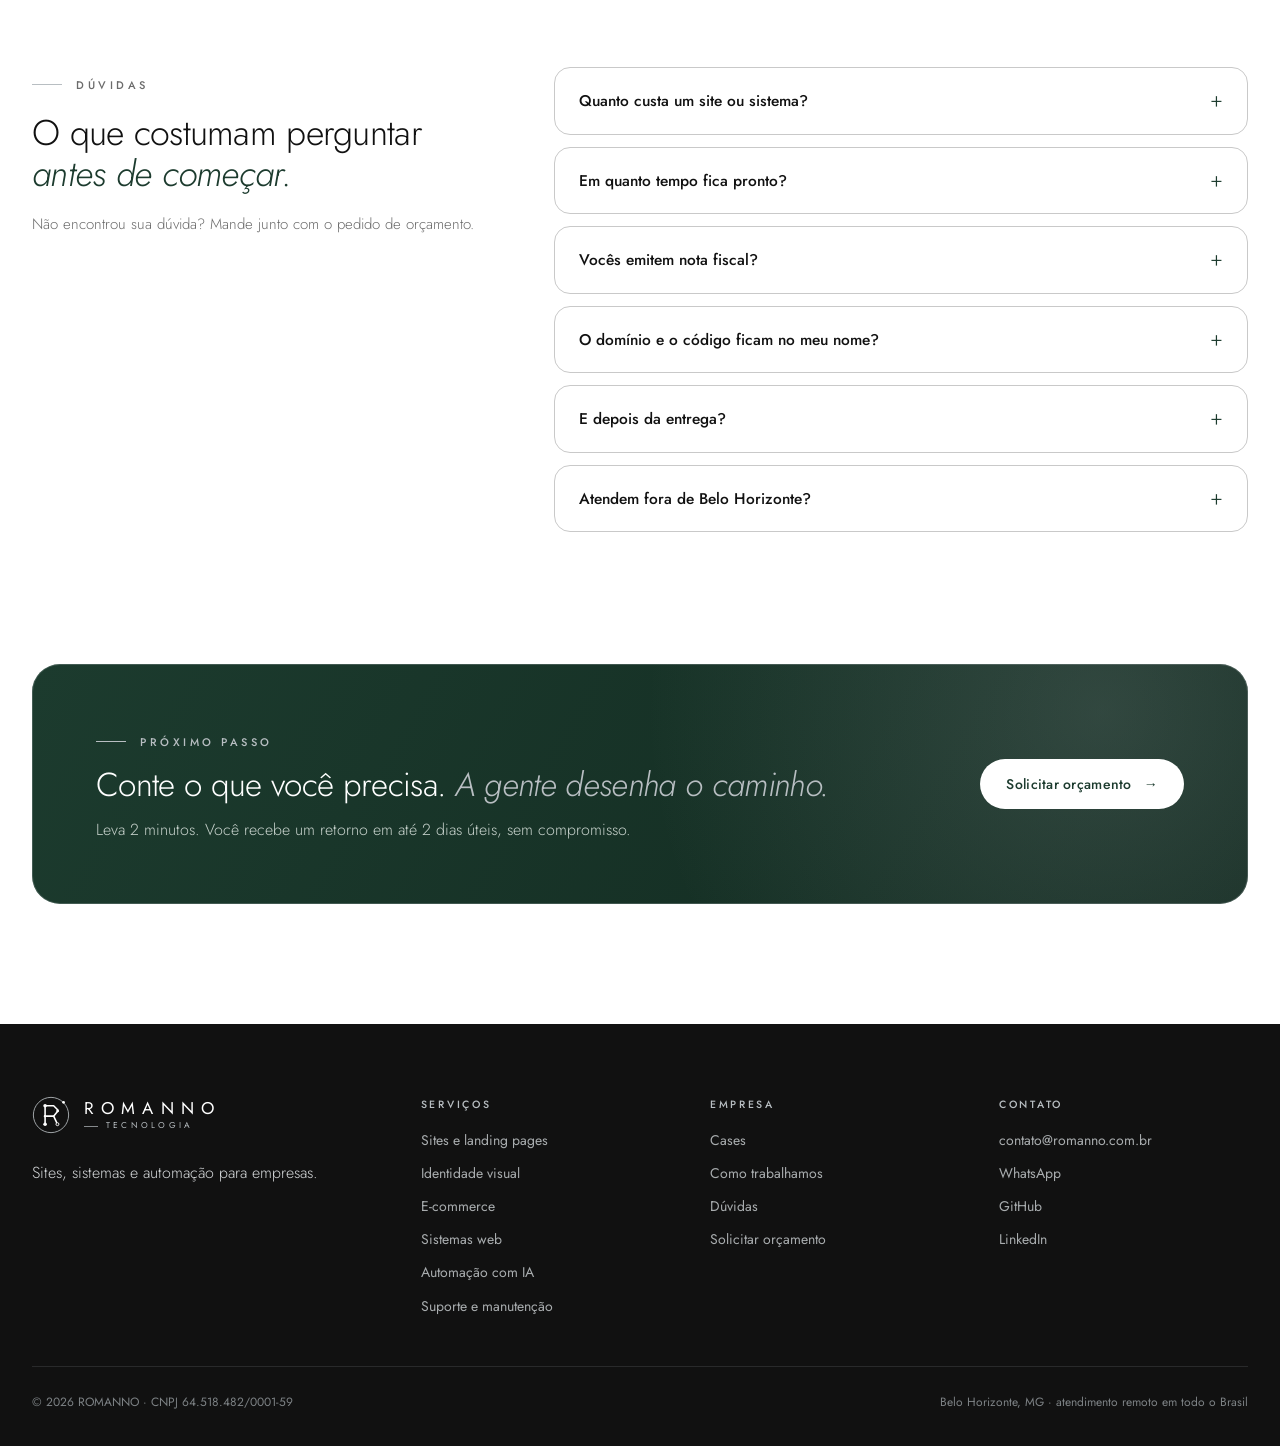
==== commit fac5cb8b: "Página do case Romano Concursos com imagem de compartilhamento" ====
--- a/index.html
+++ b/index.html
@@ -186,7 +186,7 @@
               <li>Painel de desempenho, metas diárias e objetivo por concurso e cargo</li>
               <li>Java + Spring Boot, PostgreSQL, testes automatizados e deploy contínuo</li>
             </ul>
-            <a class="link-arrow" href="https://romanoconcursos.com.br" target="_blank" rel="noopener">Visitar a plataforma <span>→</span></a>
+            <a class="link-arrow" href="projetos/romano-concursos.html">Ver projeto <span>→</span></a>
           </div>
         </article>
 
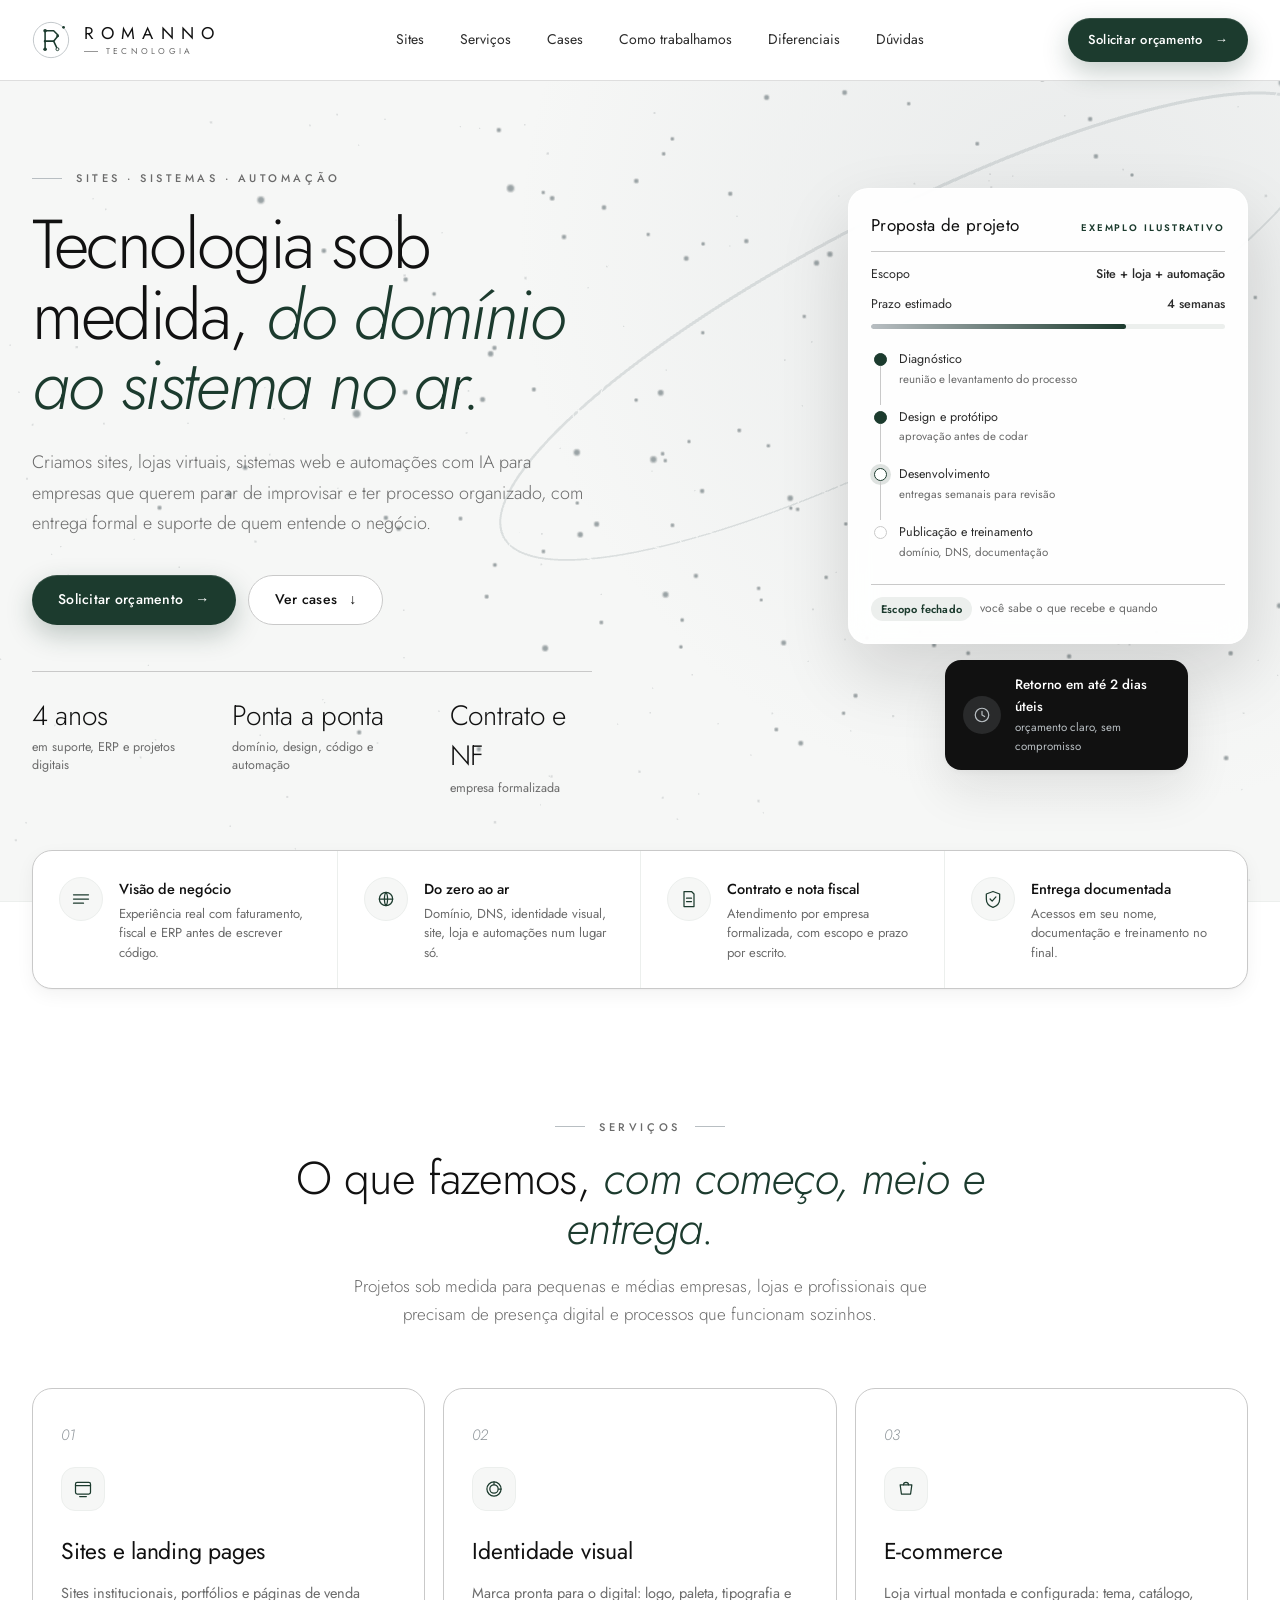
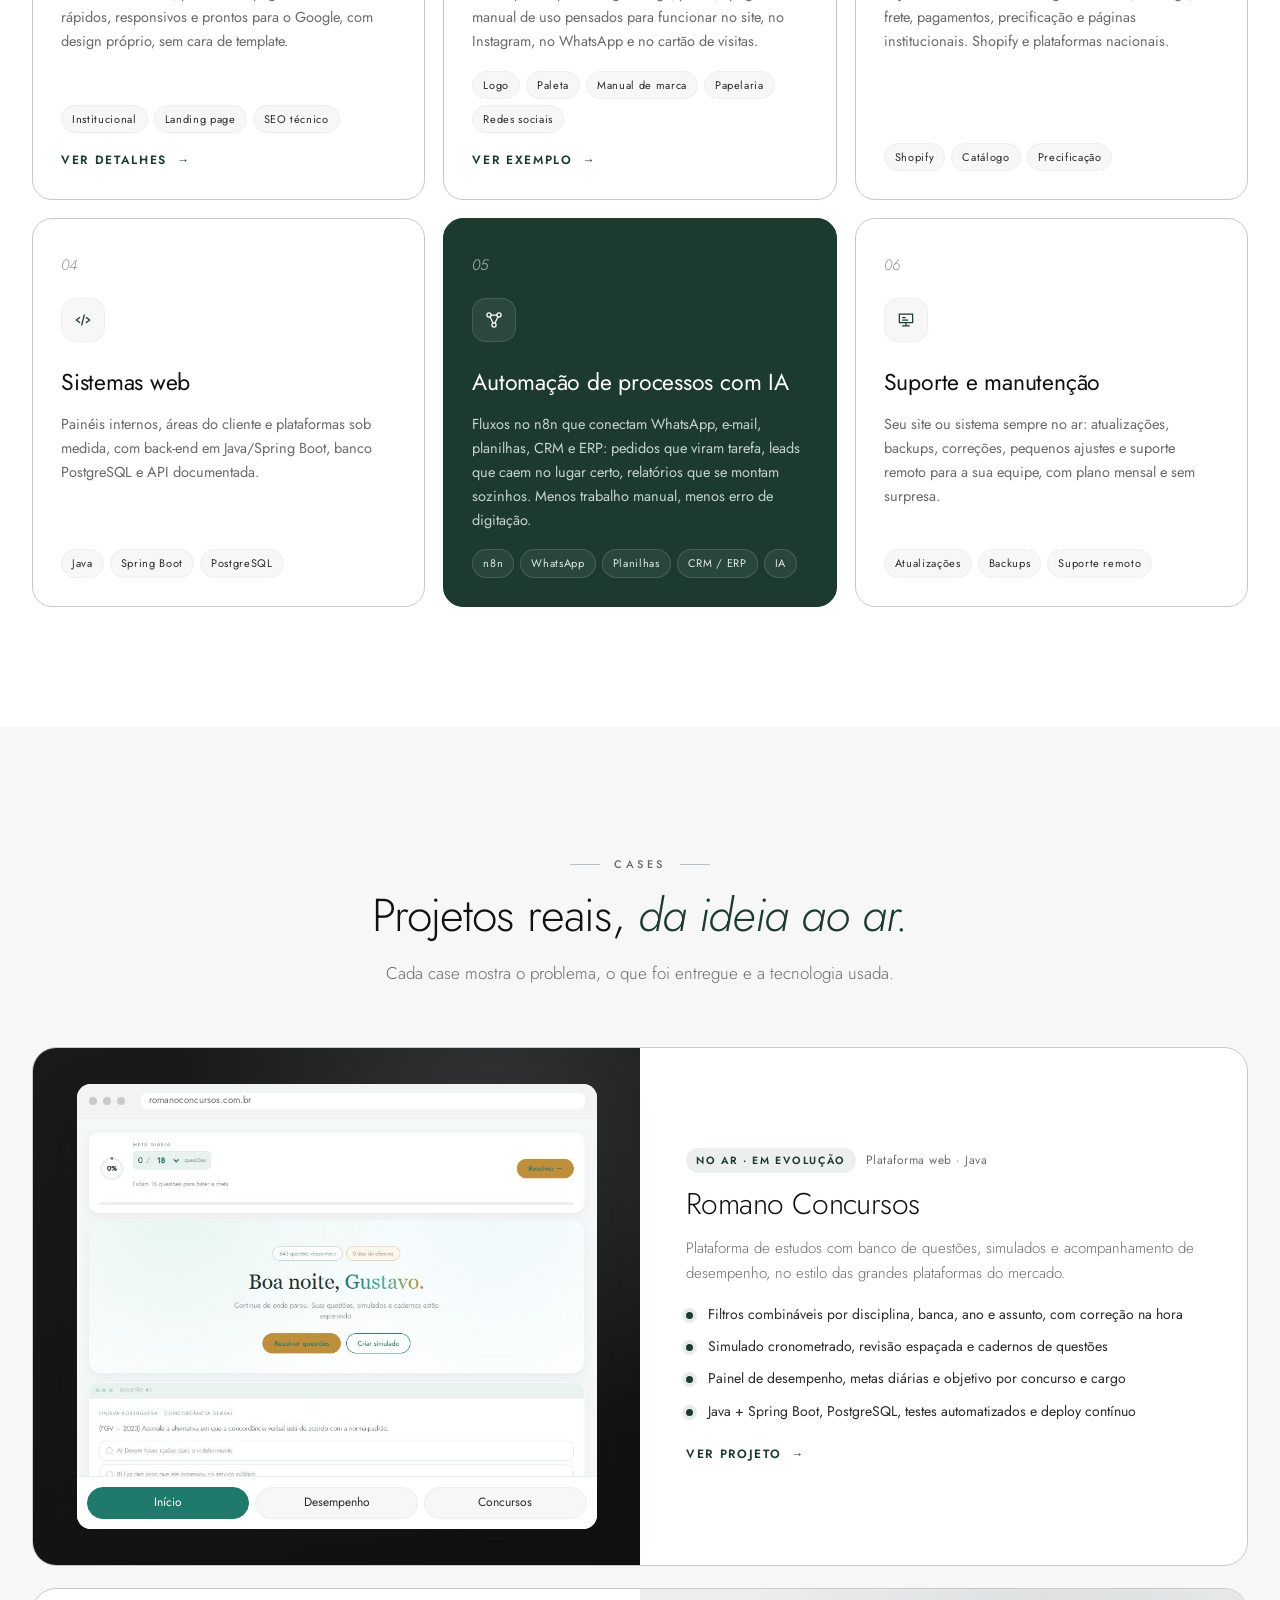
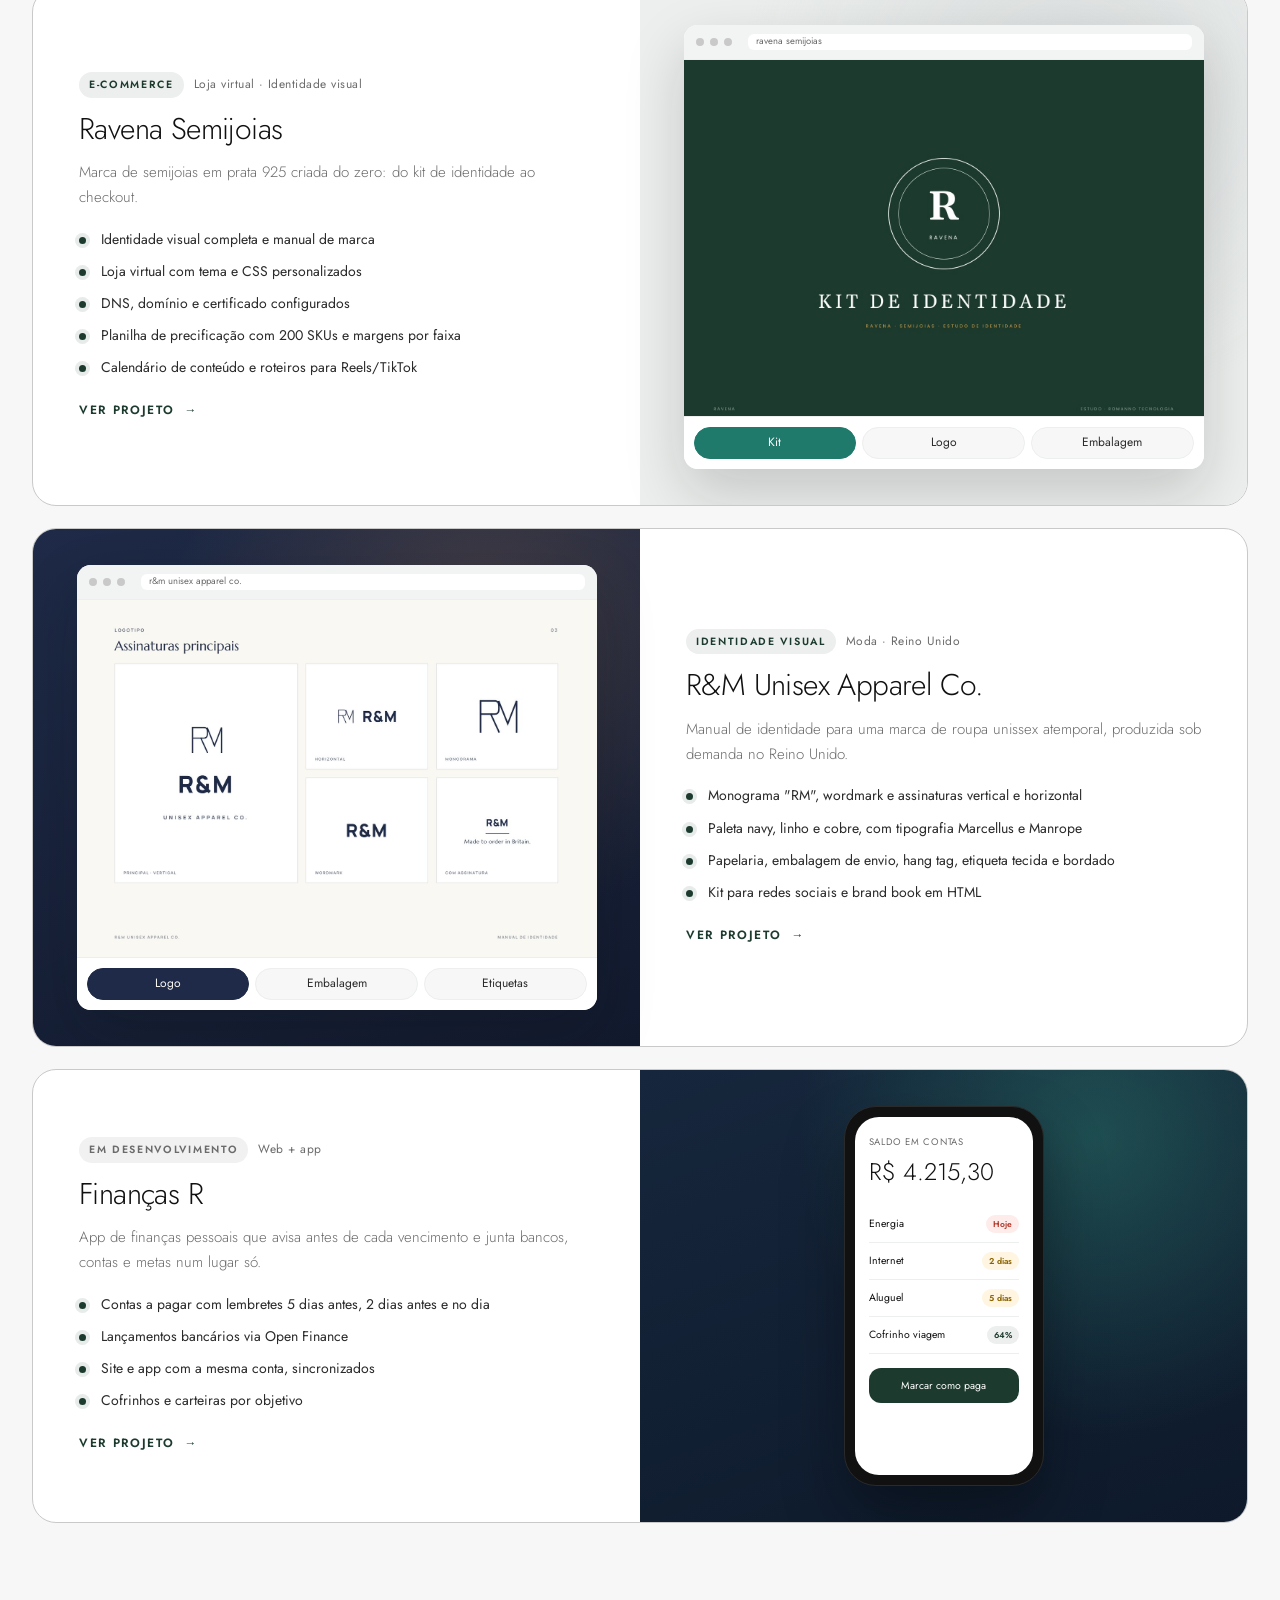
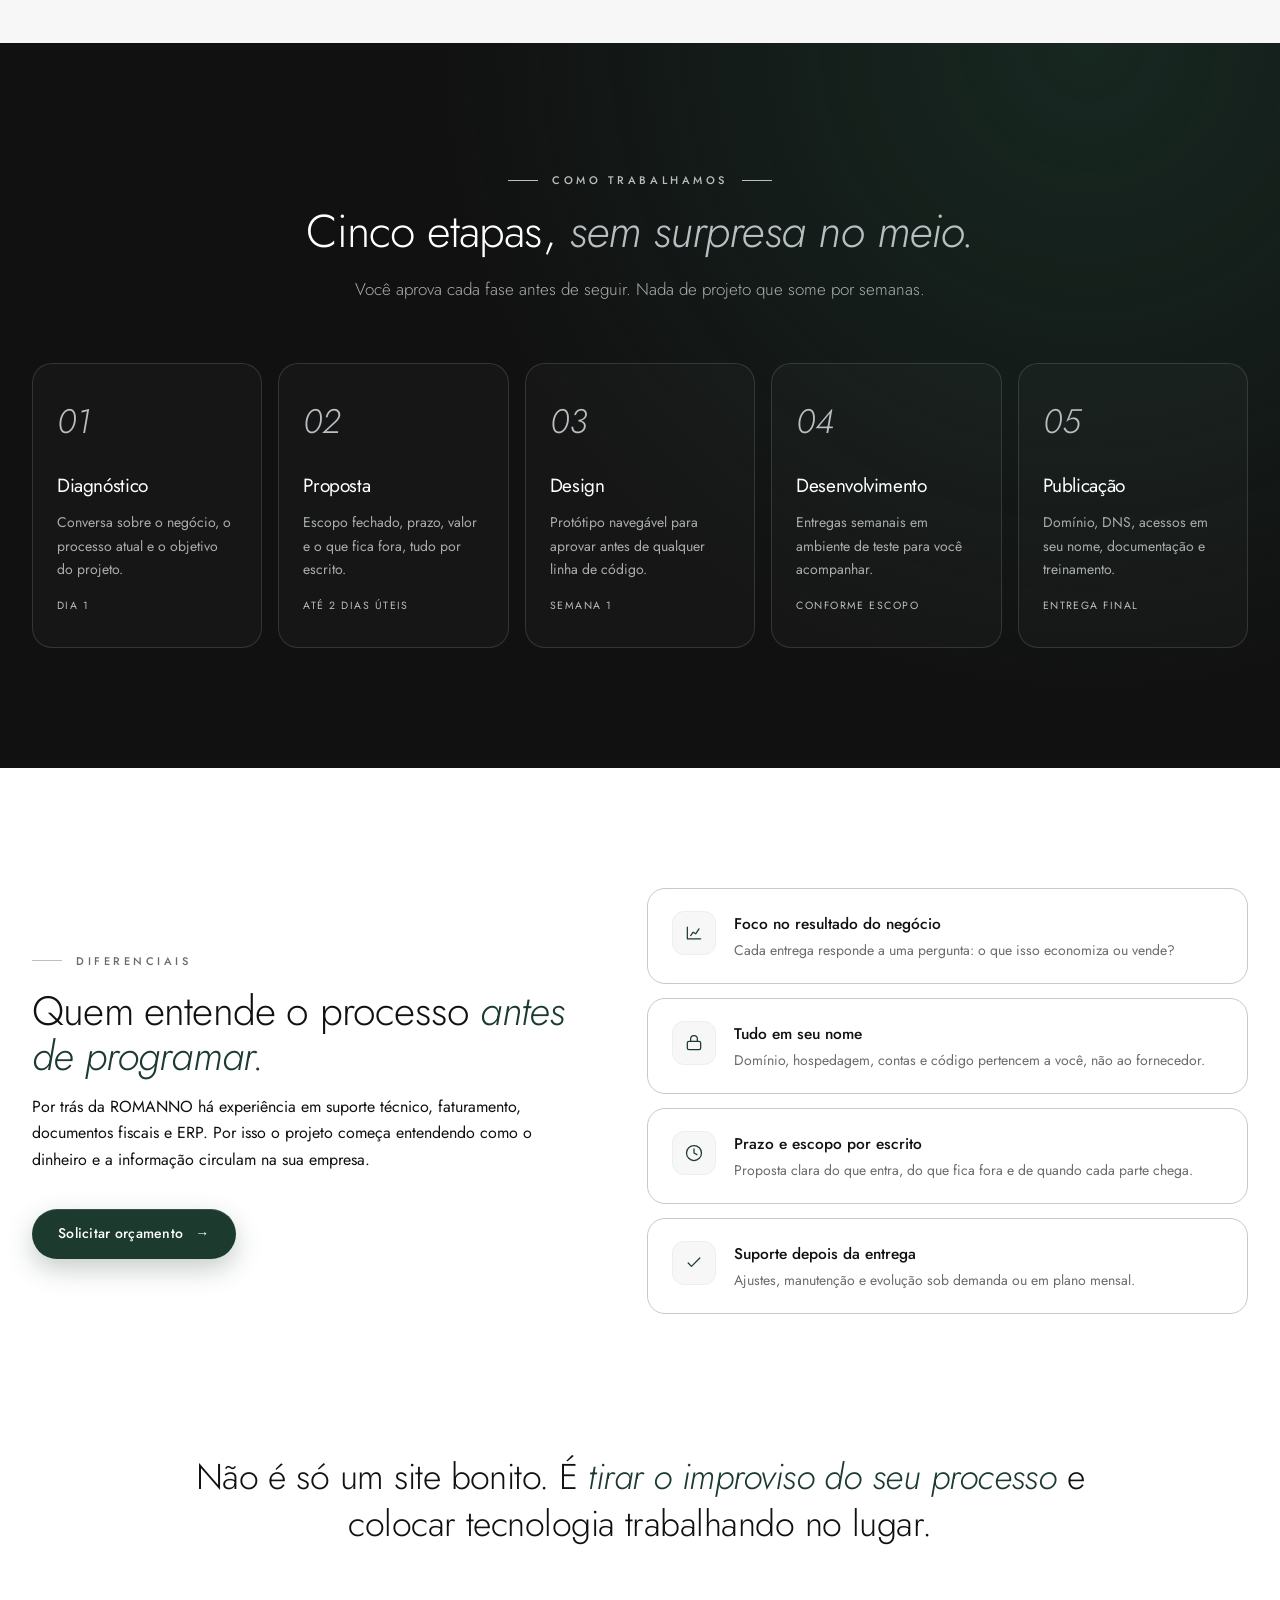
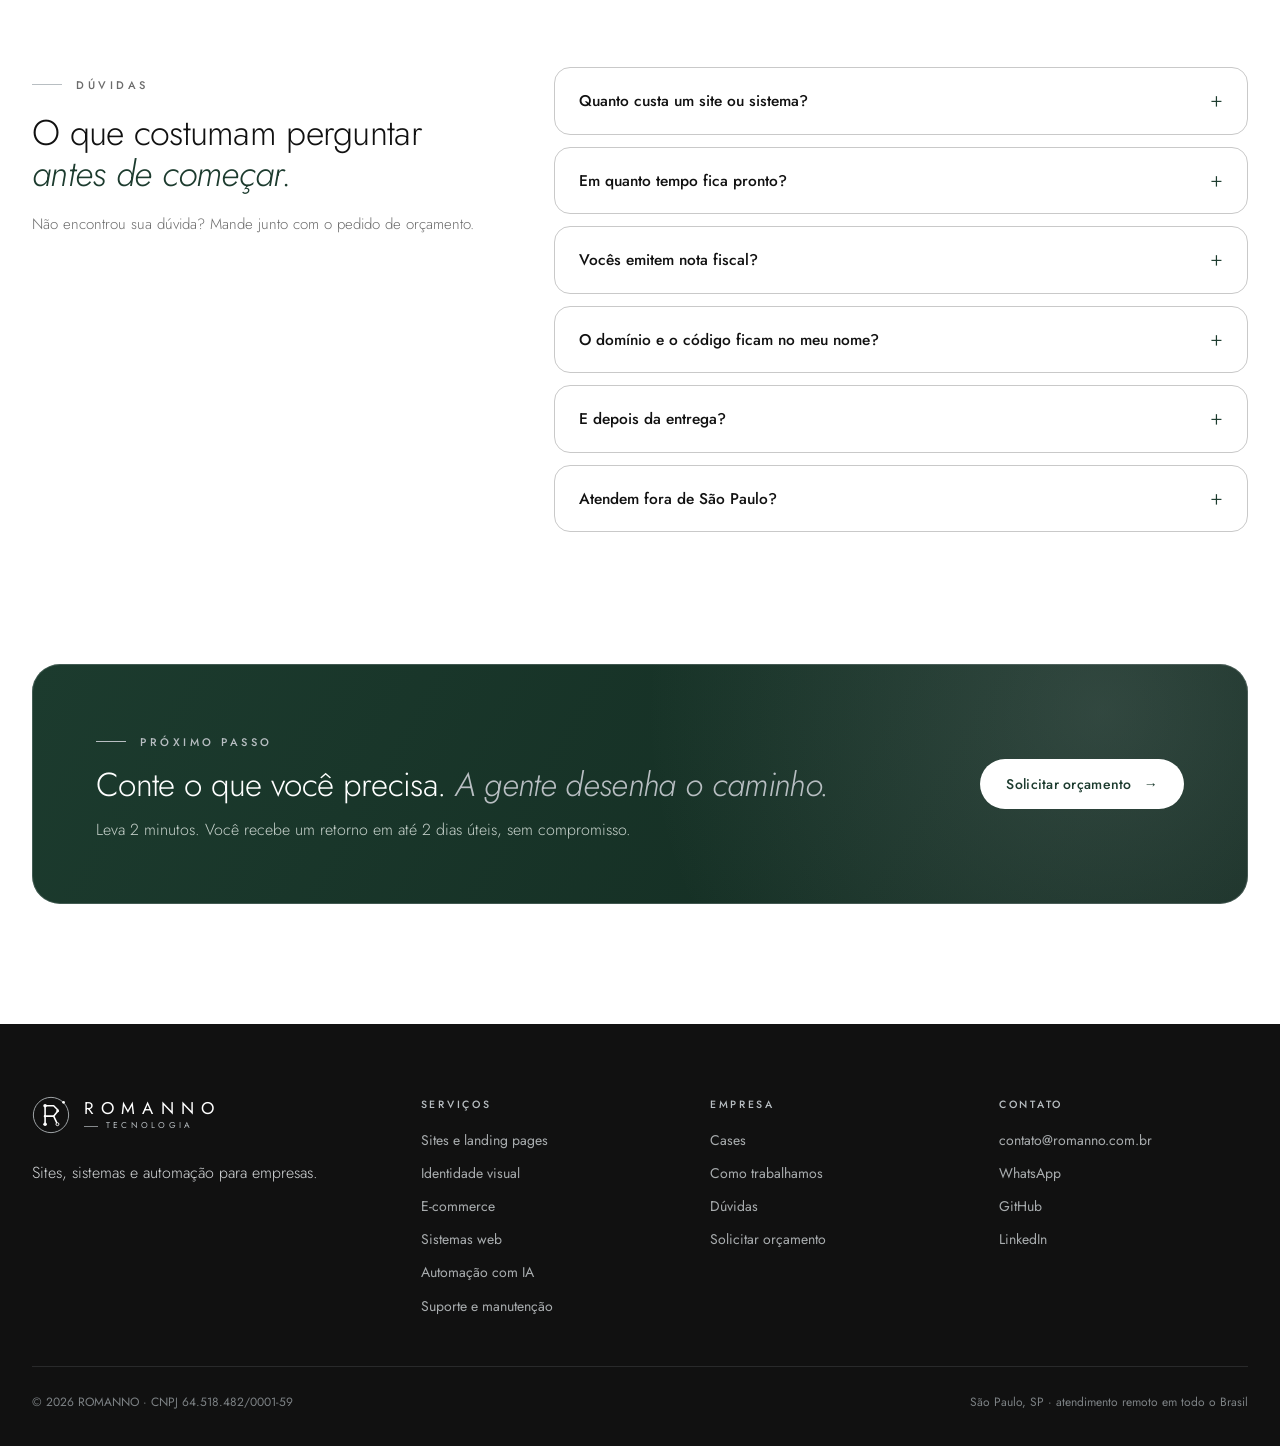
==== commit 4a07b03c: "Sede em São Paulo, SP no site" ====
--- a/index.html
+++ b/index.html
@@ -17,7 +17,7 @@
 <meta property="og:locale" content="pt_BR">
 <meta property="og:site_name" content="ROMANNO">
 <meta name="twitter:card" content="summary_large_image">
-<script type="application/ld+json">{"@context": "https://schema.org", "@graph": [{"@type": "ProfessionalService", "@id": "https://romanno.com.br/#empresa", "name": "Romanno Tecnologia", "legalName": "GUSTAVO HENRIQUE SILVA ROMANO LTDA", "taxID": "64.518.482/0001-59", "url": "https://romanno.com.br/", "logo": "https://romanno.com.br/assets/img/monograma.svg", "image": "https://romanno.com.br/assets/img/og.jpg", "description": "Sites, lojas virtuais, sistemas web e automações com IA para empresas.", "email": "contato@romanno.com.br", "address": {"@type": "PostalAddress", "addressLocality": "Belo Horizonte", "addressRegion": "MG", "addressCountry": "BR"}, "areaServed": {"@type": "Country", "name": "Brasil"}, "knowsAbout": ["Desenvolvimento de sites", "E-commerce", "Sistemas web", "Automação de processos", "n8n", "Suporte e manutenção de sites"], "sameAs": ["https://github.com/gustavoromanno", "https://www.linkedin.com/in/gustavoromanno"], "telephone": "+55 31 93301-5571"}, {"@type": "WebSite", "@id": "https://romanno.com.br/#site", "url": "https://romanno.com.br/", "name": "ROMANNO", "inLanguage": "pt-BR", "publisher": {"@id": "https://romanno.com.br/#empresa"}}, {"@type": "FAQPage", "@id": "https://romanno.com.br/#faq", "mainEntity": [{"@type": "Question", "name": "Quanto custa um site ou sistema?", "acceptedAnswer": {"@type": "Answer", "text": "Depende do escopo. Por isso o orçamento começa com algumas perguntas sobre o projeto. Você recebe uma proposta com valor fechado, prazo e o que está incluído, sem cobrança por hora surpresa."}}, {"@type": "Question", "name": "Em quanto tempo fica pronto?", "acceptedAnswer": {"@type": "Answer", "text": "Uma landing page costuma levar de 1 a 2 semanas; uma loja virtual, de 2 a 4; sistemas sob medida são planejados em etapas. O prazo exato vem na proposta."}}, {"@type": "Question", "name": "Vocês emitem nota fiscal?", "acceptedAnswer": {"@type": "Answer", "text": "Sim. O atendimento é feito por empresa formalizada, com contrato e nota fiscal de serviço."}}, {"@type": "Question", "name": "O domínio e o código ficam no meu nome?", "acceptedAnswer": {"@type": "Answer", "text": "Sim. Domínio, hospedagem, contas das plataformas e repositório ficam em nome da sua empresa. No final você recebe acessos e documentação."}}, {"@type": "Question", "name": "E depois da entrega?", "acceptedAnswer": {"@type": "Answer", "text": "Há um período de ajustes incluído. Depois, manutenção e novas funcionalidades podem ser contratadas sob demanda ou num plano mensal."}}, {"@type": "Question", "name": "Atendem fora de Belo Horizonte?", "acceptedAnswer": {"@type": "Answer", "text": "Sim. O trabalho é 100% remoto, com reuniões por vídeo e acompanhamento online."}}]}]}</script>
+<script type="application/ld+json">{"@context": "https://schema.org", "@graph": [{"@type": "ProfessionalService", "@id": "https://romanno.com.br/#empresa", "name": "Romanno Tecnologia", "legalName": "GUSTAVO HENRIQUE SILVA ROMANO LTDA", "taxID": "64.518.482/0001-59", "url": "https://romanno.com.br/", "logo": "https://romanno.com.br/assets/img/monograma.svg", "image": "https://romanno.com.br/assets/img/og.jpg", "description": "Sites, lojas virtuais, sistemas web e automações com IA para empresas.", "email": "contato@romanno.com.br", "address": {"@type": "PostalAddress", "addressLocality": "São Paulo", "addressRegion": "SP", "addressCountry": "BR"}, "areaServed": {"@type": "Country", "name": "Brasil"}, "knowsAbout": ["Desenvolvimento de sites", "E-commerce", "Sistemas web", "Automação de processos", "n8n", "Suporte e manutenção de sites"], "sameAs": ["https://github.com/gustavoromanno", "https://www.linkedin.com/in/gustavoromanno"], "telephone": "+55 31 93301-5571"}, {"@type": "WebSite", "@id": "https://romanno.com.br/#site", "url": "https://romanno.com.br/", "name": "ROMANNO", "inLanguage": "pt-BR", "publisher": {"@id": "https://romanno.com.br/#empresa"}}, {"@type": "FAQPage", "@id": "https://romanno.com.br/#faq", "mainEntity": [{"@type": "Question", "name": "Quanto custa um site ou sistema?", "acceptedAnswer": {"@type": "Answer", "text": "Depende do escopo. Por isso o orçamento começa com algumas perguntas sobre o projeto. Você recebe uma proposta com valor fechado, prazo e o que está incluído, sem cobrança por hora surpresa."}}, {"@type": "Question", "name": "Em quanto tempo fica pronto?", "acceptedAnswer": {"@type": "Answer", "text": "Uma landing page costuma levar de 1 a 2 semanas; uma loja virtual, de 2 a 4; sistemas sob medida são planejados em etapas. O prazo exato vem na proposta."}}, {"@type": "Question", "name": "Vocês emitem nota fiscal?", "acceptedAnswer": {"@type": "Answer", "text": "Sim. O atendimento é feito por empresa formalizada, com contrato e nota fiscal de serviço."}}, {"@type": "Question", "name": "O domínio e o código ficam no meu nome?", "acceptedAnswer": {"@type": "Answer", "text": "Sim. Domínio, hospedagem, contas das plataformas e repositório ficam em nome da sua empresa. No final você recebe acessos e documentação."}}, {"@type": "Question", "name": "E depois da entrega?", "acceptedAnswer": {"@type": "Answer", "text": "Há um período de ajustes incluído. Depois, manutenção e novas funcionalidades podem ser contratadas sob demanda ou num plano mensal."}}, {"@type": "Question", "name": "Atendem fora de São Paulo?", "acceptedAnswer": {"@type": "Answer", "text": "Sim. O trabalho é 100% remoto, com reuniões por vídeo e acompanhamento online."}}]}]}</script>
 <link rel="icon" href="favicon.ico" sizes="48x48">
 <link rel="icon" href="favicon-192.png" type="image/png" sizes="192x192">
 <link rel="icon" href="assets/img/monograma.svg" type="image/svg+xml">
@@ -324,7 +324,7 @@
         <details class="q"><summary>Vocês emitem nota fiscal?</summary><p>Sim. O atendimento é feito por empresa formalizada, com contrato e nota fiscal de serviço.</p></details>
         <details class="q"><summary>O domínio e o código ficam no meu nome?</summary><p>Sim. Domínio, hospedagem, contas das plataformas e repositório ficam em nome da sua empresa. No final você recebe acessos e documentação.</p></details>
         <details class="q"><summary>E depois da entrega?</summary><p>Há um período de ajustes incluído. Depois, manutenção e novas funcionalidades podem ser contratadas sob demanda ou num plano mensal.</p></details>
-        <details class="q"><summary>Atendem fora de Belo Horizonte?</summary><p>Sim. O trabalho é 100% remoto, com reuniões por vídeo e acompanhamento online.</p></details>
+        <details class="q"><summary>Atendem fora de São Paulo?</summary><p>Sim. O trabalho é 100% remoto, com reuniões por vídeo e acompanhamento online.</p></details>
       </div>
     </div>
   </section>
@@ -355,7 +355,7 @@
       <div><h4>Empresa</h4><ul><li><a href="#cases">Cases</a></li><li><a href="#processo">Como trabalhamos</a></li><li><a href="#faq">Dúvidas</a></li><li><a href="orcamento.html">Solicitar orçamento</a></li></ul></div>
       <div><h4>Contato</h4><ul><li><a data-email href="#"></a></li><li><a data-whatsapp href="#">WhatsApp</a></li><li><a href="https://github.com/gustavoromanno" target="_blank" rel="noopener">GitHub</a></li><li><a href="https://linkedin.com/in/gustavoromanno" target="_blank" rel="noopener">LinkedIn</a></li></ul></div>
     </div>
-    <div class="footer-bottom"><span>© <span data-year>2026</span> ROMANNO · CNPJ 64.518.482/0001-59</span><span>Belo Horizonte, MG · atendimento remoto em todo o Brasil</span></div>
+    <div class="footer-bottom"><span>© <span data-year>2026</span> ROMANNO · CNPJ 64.518.482/0001-59</span><span>São Paulo, SP · atendimento remoto em todo o Brasil</span></div>
   </div>
 </footer>
 
